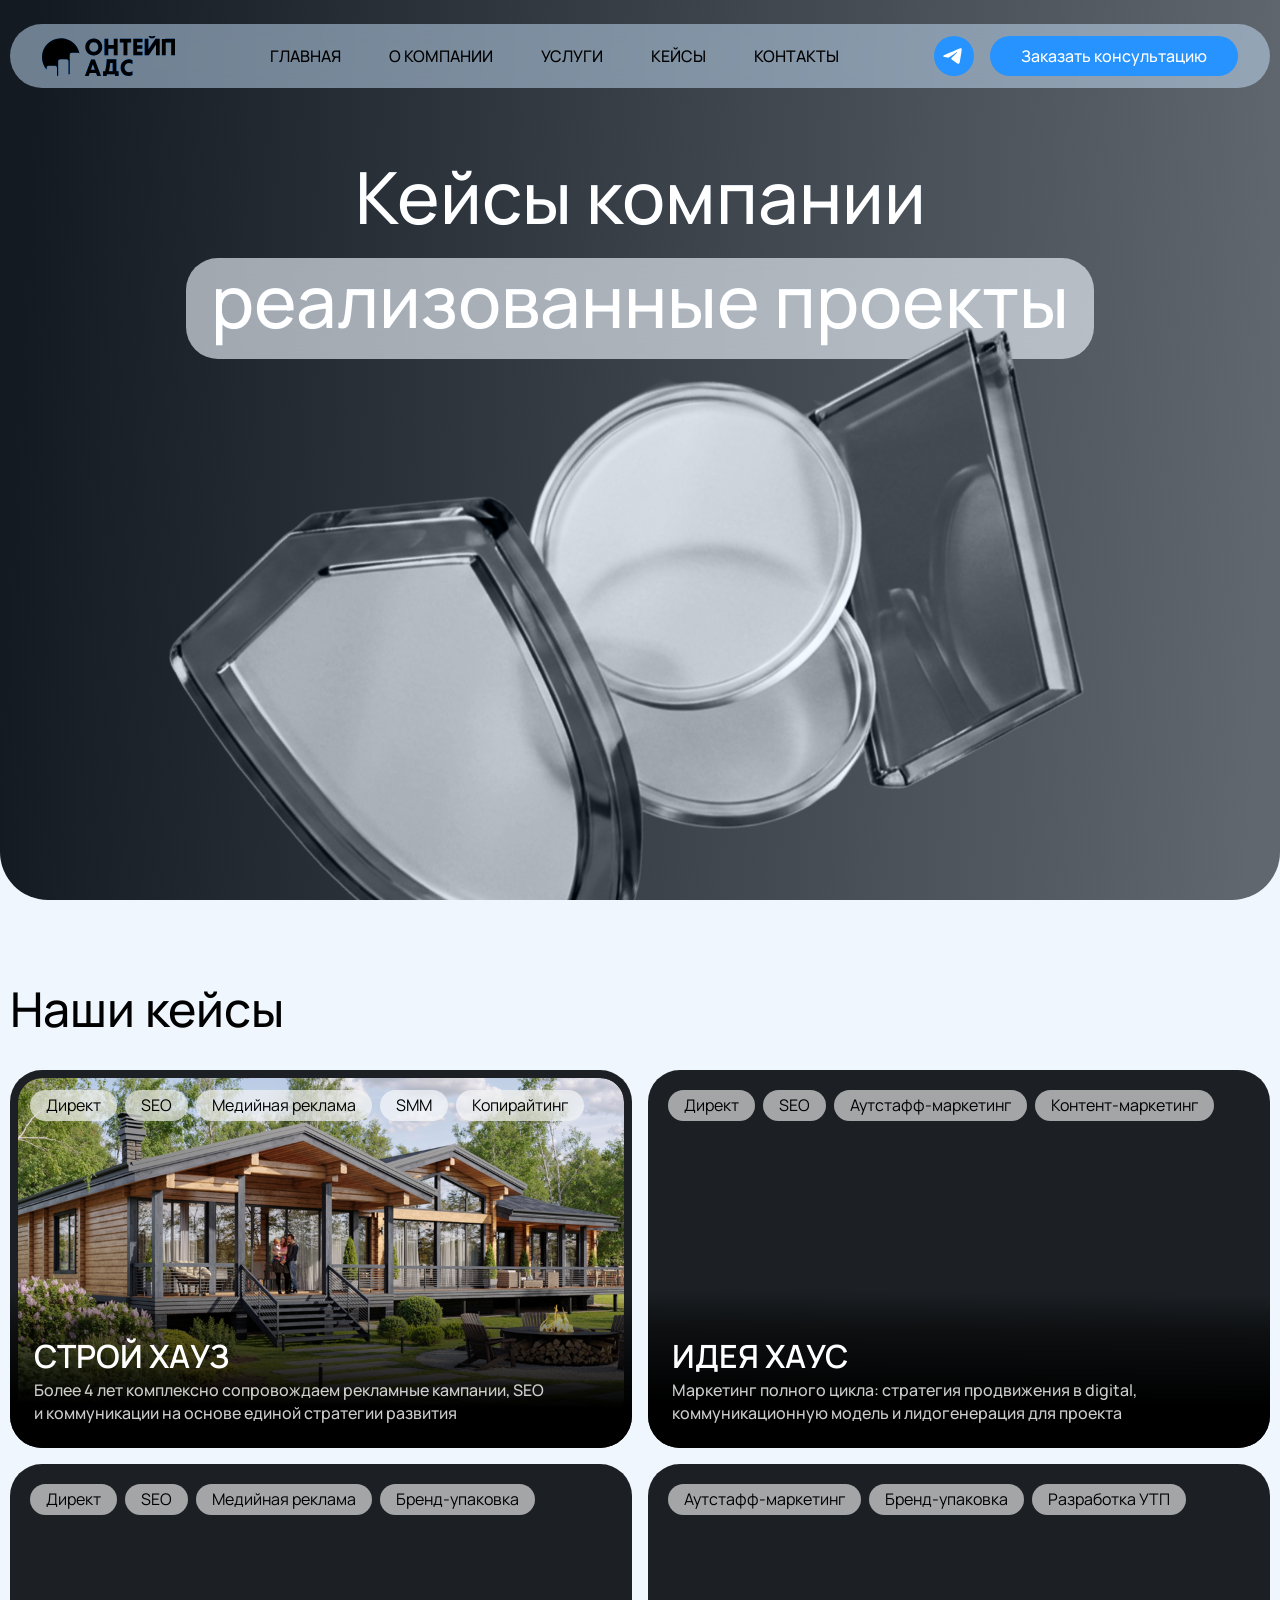
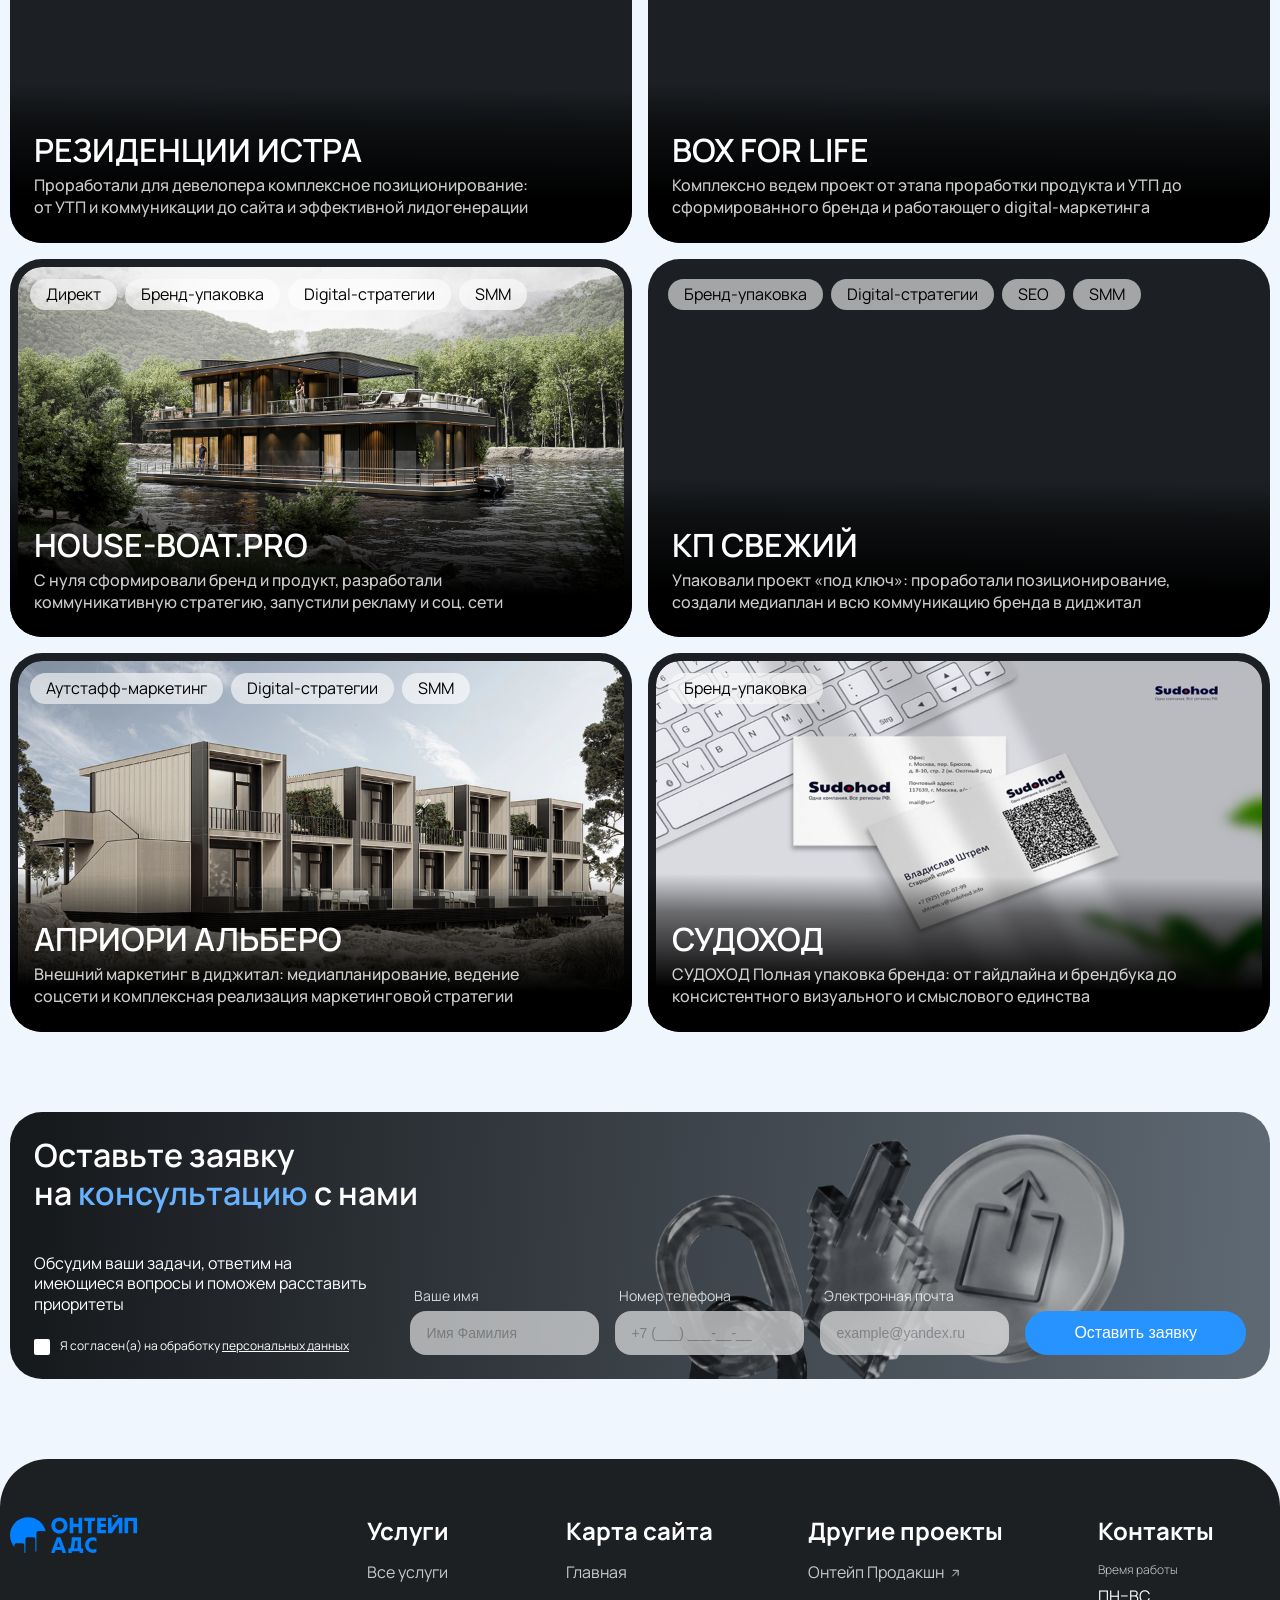
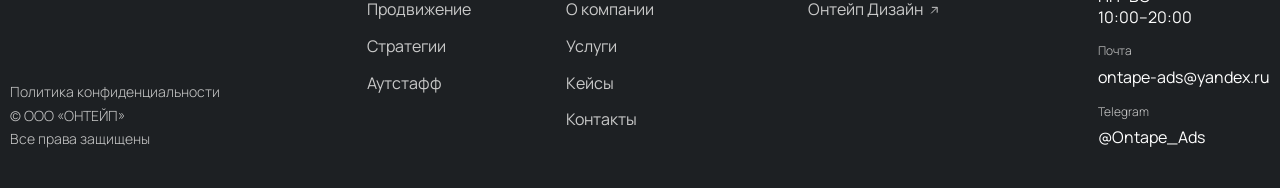
==== cases.html @ ca500adf "new commit" ====
<!DOCTYPE html>
<html lang="ru">

<head>
    <meta charset="UTF-8">
    <meta name="viewport" content="width=device-width, initial-scale=1.0">
    <title>Кейсы</title>
    <link rel="stylesheet" href="assets/css/style.css">
    <script src="./assets/scripts/script.js" defer></script>
    <link rel="stylesheet" href="https://cdn.jsdelivr.net/npm/swiper@11/swiper-bundle.min.css" />
</head>

<body>
    <div id="page" class="site">
        <!-- header -->
        <header class="header">
            <div class="container">
                <div class="header__inner ">
                    <div class="header__top">
                        <a class="logo" href="index.html">
                            <img src="./assets/images/logo/logo2.svg" alt="Логотип">
                        </a>

                        <nav aria-label="Основная навигация" class="desktop-nav">
                            <ul class="nav__list">
                                <li class="nav__item"><a class="nav__link" href="index.html">Главная</a></li>
                                <li class="nav__item"><a class="nav__link" href="company.html">О компании</a></li>
                                <li class="nav__item"><a class="nav__link" href="services.html">Услуги</a></li>
                                <li class="nav__item"><a class="nav__link" href="cases.html">кейсы</a></li>
                                <li class="nav__item"><a class="nav__link" href="contacts.html">Контакты</a></li>
                            </ul>
                        </nav>

                        <div class="header__right">
                            <div class="header__right_icon flex_row">
                                <a href="https://t.me/Ontape_Ads" target="_blank" class="icon-btn"
                                    aria-label="Telegram">
                                    <svg width="40" height="40" viewBox="0 0 40 40" fill="none"
                                        xmlns="http://www.w3.org/2000/svg">
                                        <rect width="40" height="40" rx="20" fill="#2793FF" />
                                        <path fill-rule="evenodd" clip-rule="evenodd"
                                            d="M10.5 18.9307C15.4558 16.7595 18.7603 15.3282 20.4138 14.6366C25.1348 12.6621 26.1157 12.3191 26.7551 12.3078C26.8958 12.3053 27.2102 12.3404 27.4139 12.5065C27.5858 12.6469 27.6332 12.8364 27.6558 12.9695C27.6784 13.1025 27.7066 13.4056 27.6842 13.6424C27.4284 16.3454 26.3214 22.9048 25.7583 25.9321C25.52 27.2131 25.0507 27.6426 24.5965 27.6847C23.6093 27.776 22.8597 27.0286 21.9035 26.3984C20.4073 25.4122 19.5621 24.7982 18.1098 23.8359C16.4314 22.7237 17.5194 22.1124 18.4759 21.1134C18.7262 20.852 23.0759 16.8737 23.16 16.5128C23.1706 16.4677 23.1803 16.2994 23.081 16.2106C22.9816 16.1218 22.8348 16.1521 22.729 16.1763C22.5789 16.2105 20.1887 17.7991 15.5585 20.9421C14.88 21.4105 14.2655 21.6388 13.7149 21.6268C13.108 21.6136 11.9404 21.2817 11.0724 20.998C10.0078 20.65 9.16169 20.4661 9.23537 19.8751C9.27374 19.5673 9.6953 19.2524 10.5 18.9307Z"
                                            fill="white" />
                                    </svg>

                                </a>
                            </div>
                            <a href="" class="header__right_btn main--btn js-open-modal">Заказать консультацию</a>

                            <button class="burger-btn burger__header_2" id="burgerBtn" type="button">
                                <span></span>
                                <span></span>
                                <span></span>
                            </button>
                        </div>
                    </div>

                    <div class="mobile-menu" id="mobileMenu">
                        <ul class="nav__list">
                            <li class="nav__item"><a class="nav__link" href="index.html">Главная</a></li>
                            <li class="nav__item"><a class="nav__link" href="company.html">О компании</a></li>
                            <li class="nav__item"><a class="nav__link" href="services.html">Услуги</a></li>
                            <li class="nav__item"><a class="nav__link" href="cases.html">кейсы</a></li>
                            <li class="nav__item"><a class="nav__link" href="contacts.html">Контакты</a></li>
                        </ul>

                        <div class="header__right mobile-only-right"
                            style="margin-top: 20px; display: flex; gap: 10px;">
                            <a href="" class="header__right_btn main--btn js-open-modal">Заказать консультацию</a>
                        </div>
                    </div>
                </div>
            </div>
        </header>
        <main id="primary" class="site-main">
            <!-- banner_main -->
            <section class="banner_main banner_main--cases" style="background: 
linear-gradient(93.17deg, #171A1D 3.12%, #5E6872 97.74%);
mix-blend-mode: luminosity;">
                <div class="banner_main__content container">
                    <div class="title-sub">
                        <h1>Кейсы компании
                        </h1>
                        <span class="banner-span"
                            style="padding: 0px 25px 15px 25px;color: rgba(255, 255, 255, 1);-webkit-backdrop-filter: blur(20px); background-color:rgba(255, 255, 255, 0.6); backdrop-filter: blur(20px); ">реализованные
                            проекты</span>
                    </div>
                </div>
                <div class="banner_img">
                    <img src="./assets/images/banner/banner4.png" alt="">
                </div>
            </section>

            <section class="section text_block__v3 container top_mar">
                <div class="text_block__v3-title flex_row">
                    <h2 class="title">Наши кейсы</h2>
                </div>
                <div class="text_block__v3--content flex_column">
                    <div class="text_block__v3_cards grid-2">
                        <div class="text_block__v3_card card">
                            <div class="text_block__v3_card_content">
                                <div class="text_block__v3_bg_wrap">
                                    <div class="text_block__v3_bg"><img src="./assets/images/cases/case1.png" alt="">
                                    </div>
                                </div>
                                <div class="text_block__v3_top flex_row">
                                    <p>Директ</p>
                                    <p>SEO</p>
                                    <p>Медийная реклама</p>
                                    <p>SMM</p>
                                    <p>Копирайтинг</p>
                                </div>
                                <div class="text_block__v3_bottom flex_column">
                                    <h3>Строй Хауз</h3>
                                    <p>Более 4 лет комплексно сопровождаем рекламные кампании,
                                        SEO и коммуникации на основе единой стратегии развития</p>
                                </div>
                            </div>
                        </div>
                        <div class="text_block__v3_card card">
                            <div class="text_block__v3_card_content">
                                <div class="text_block__v3_bg_wrap">
                                    <div class="text_block__v3_bg"><img src="./assets/images/cases/case2.png" alt="">
                                    </div>
                                </div>
                                <div class="text_block__v3_top flex_row">
                                    <p>Директ</p>
                                    <p>SEO</p>
                                    <p>Аутстафф-маркетинг</p>
                                    <p>Контент-маркетинг</p>
                                </div>
                                <div class="text_block__v3_bottom flex_column">
                                    <h3>Идея Хаус</h3>
                                    <p>Маркетинг полного цикла: стратегия продвижения в digital,
                                        коммуникационную модель и лидогенерация для проекта</p>
                                </div>
                            </div>
                        </div>
                        <div class="text_block__v3_card card">
                            <div class="text_block__v3_card_content">
                                <div class="text_block__v3_bg_wrap">
                                    <div class="text_block__v3_bg"><img src="./assets/images/cases/case3.png" alt="">
                                    </div>
                                </div>
                                <div class="text_block__v3_top flex_row">
                                    <p>Директ</p>
                                    <p>SEO</p>
                                    <p>Медийная реклама</p>
                                    <p>Бренд-упаковка</p>
                                </div>
                                <div class="text_block__v3_bottom flex_column">
                                    <h3>Резиденции Истра</h3>
                                    <p>Проработали для девелопера комплексное позиционирование:
                                        от УТП и коммуникации до сайта и эффективной лидогенерации</p>
                                </div>
                            </div>
                        </div>
                        <div class="text_block__v3_card card">
                            <div class="text_block__v3_card_content">
                                  <div class="text_block__v3_bg_wrap">
                                    <div class="text_block__v3_bg"><img src="./assets/images/cases/case4.png" alt="">
                                    </div>
                                </div>
                                <div class="text_block__v3_top flex_row">
                                    <p>Аутстафф-маркетинг</p>
                                    <p>Бренд-упаковка</p>
                                    <p>Разработка УТП</p>
                                </div>
                                <div class="text_block__v3_bottom flex_column">
                                    <h3>box for life</h3>
                                    <p>Комплексно ведем проект от этапа проработки продукта и УТП до
                                        сформированного бренда и работающего digital-маркетинга</p>
                                </div>
                            </div>
                        </div>
                        <div class="text_block__v3_card card">
                            <div class="text_block__v3_card_content">
                                  <div class="text_block__v3_bg_wrap">
                                    <div class="text_block__v3_bg"><img src="./assets/images/cases/case5.png" alt="">
                                    </div>
                                </div>
                                <div class="text_block__v3_top flex_row">
                                    <p>Директ</p>
                                    <p>Бренд-упаковка</p>
                                    <p>Digital-стратегии</p>
                                    <p>SMM</p>
                                </div>
                                <div class="text_block__v3_bottom flex_column">
                                    <h3>House-boat.pro</h3>
                                    <p>С нуля сформировали бренд и продукт, разработали
                                        коммуникативную стратегию, запустили рекламу и соц. сети</p>
                                </div>
                            </div>
                        </div>
                        <div class="text_block__v3_card card">
                            <div class="text_block__v3_card_content">
                                  <div class="text_block__v3_bg_wrap">
                                    <div class="text_block__v3_bg"><img src="./assets/images/cases/case6.png" alt="">
                                    </div>
                                </div>
                                <div class="text_block__v3_top flex_row">
                                    <p>Бренд-упаковка</p>
                                    <p>Digital-стратегии</p>
                                    <p>SEO</p>
                                    <p>SMM</p>
                                </div>
                                <div class="text_block__v3_bottom flex_column">
                                    <h3>КП Свежий</h3>
                                    <p>Упаковали проект «под ключ»: проработали позиционирование,
                                        создали медиаплан и всю коммуникацию бренда в диджитал</p>
                                </div>
                            </div>
                        </div>
                        <div class="text_block__v3_card card">
                            <div class="text_block__v3_card_content">
                                  <div class="text_block__v3_bg_wrap">
                                    <div class="text_block__v3_bg"><img src="./assets/images/cases/case7.png" alt="">
                                    </div>
                                </div>
                                <div class="text_block__v3_top flex_row">
                                    <p>Аутстафф-маркетинг</p>
                                    <p>Digital-стратегии</p>
                                    <p>SMM</p>
                                </div>
                                <div class="text_block__v3_bottom flex_column">
                                    <h3>Априори Альберо</h3>
                                    <p>Внешний маркетинг в диджитал: медиапланирование, ведение
                                        соцсети и комплексная реализация маркетинговой стратегии</p>
                                </div>
                            </div>
                        </div>
                        <div class="text_block__v3_card card">
                            <div class="text_block__v3_card_content">
                                  <div class="text_block__v3_bg_wrap">
                                    <div class="text_block__v3_bg"><img src="./assets/images/cases/case8.png" alt="">
                                    </div>
                                </div>
                                <div class="text_block__v3_top flex_row">
                                    <p>Бренд-упаковка</p>
                                </div>
                                <div class="text_block__v3_bottom flex_column">
                                    <h3>СУДОХОД</h3>
                                    <p>СУДОХОД
                                        Полная упаковка бренда: от гайдлайна и брендбука до
                                        консистентного визуального и смыслового единства</p>
                                </div>
                            </div>
                        </div>
                    </div>
                </div>
            </section>

            <div class="container top_mar">
                <section class="section text_block__v4 card">
                    <div class="text_block__v4--wrapper">
                        <h2 class="text_block__v4--title_v2">
                            Оставьте заявку<br>
                            на&nbsp;<span class="form-span">консультацию</span> с нами
                        </h2>

                        <div class="text_block__v4--left flex_row">
                            <div class="text_block__v4--title">
                                <p>Обсудим ваши задачи, ответим на имеющиеся вопросы и поможем расставить приоритеты</p>

                                <label class="form_checkbox">
                                    <input class="form_checkbox__input" type="checkbox" name="agreement" required>
                                    <span class="form-checkbox__text">Я согласен(а) на обработку
                                        <a class="uderline-span" href="policy.html">персональных данных</a>
                                    </span>
                                </label>
                            </div>

                            <form action="#" class="text_block__v4--form form_section">
                                <div class="form_section__fields">
                                    <div class="form_group">
                                        <label for="name" class="form_label">Ваше имя</label>
                                        <input type="text" class="form_input" name="name" placeholder="Имя Фамилия"
                                            required>
                                    </div>
                                    <div class="form_group">
                                        <label for="tel" class="form_label">Номер телефона</label>
                                        <input type="tel" class="form_input" name="tel" placeholder="+7 (___) ___-__-__"
                                            required>
                                    </div>
                                    <div class="form_group">
                                        <label for="email" class="form_label">Электронная почта</label>
                                        <input type="email" class="form_input" name="email"
                                            placeholder="example@yandex.ru" required>
                                    </div>
                                    <button class="form_section__btn main--btn">Оставить заявку</button>
                                    <p class="mobile_politic">Нажимая кнопку Вы соглашаетесь с правилами
                                        и Политикой конфиденциальностиресурса.</p>
                                </div>
                            </form>
                        </div>

                        <div class="form-bg-image form2"
                            style="background-image: url('./assets/images/form/form2.png');"></div>

                    </div>
                </section>
            </div>
            <footer>
                <div class="footer__inner container top_mar grid-2">
                    <div class="footer_left flex_column">
                        <div class="logo">
                            <img src="./assets/images/logo/logo.svg" alt="">
                        </div>
                        <div class="footer_policy flex_column">
                            <a href="policy.html">Политика
                                конфиденциальности</a>
                            <div class="footer_policy__right">
                                <p>© ООО «ОНТЕЙП»</p>
                                <p>Все права защищены</p>
                            </div>
                        </div>
                    </div>
                    <div class="footer_right grid-4">
                        <div class="footer_block1 flex_column">
                            <h3>Услуги</h3>
                            <a href="services.html">Все услуги</a>
                            <a href="services.html#promotion">Продвижение</a>
                            <a href="services.html#strategies">Стратегии</a>
                            <a href="services.html#outstaff">Аутстафф</a>
                        </div>
                        <div class="footer_block2 flex_column">
                            <h3>Карта сайта</h3>
                            <a href="services.html">Главная</a>
                            <a href="company.html">О компании</a>
                            <a href="services.html">Услуги</a>
                            <a href="cases.html">Кейсы</a>
                            <a href="contacts.html">Контакты</a>
                        </div>
                        <div class="footer_block3 flex_column">
                            <h3>Другие проекты</h3>
                            <div class="footer_block3__btn flex_row">
                                <a href="https://ontape-production.ru">Онтейп Продакшн</a>
                                <svg width="9" height="9" viewBox="0 0 11 12" fill="none"
                                    xmlns="http://www.w3.org/2000/svg">
                                    <path d="M0.530334 11L9.53033 2M1.53033 2H9.53033V10" stroke="#C9C9C9"
                                        stroke-width="1.5" />
                                </svg>
                            </div>
                            <div class="footer_block3__btn flex_row">
                                <a href="https://ontape-design.ru">Онтейп Дизайн</a>
                                <svg width="9" height="9" viewBox="0 0 11 12" fill="none"
                                    xmlns="http://www.w3.org/2000/svg">
                                    <path d="M0.530334 11L9.53033 2M1.53033 2H9.53033V10" stroke="#C9C9C9"
                                        stroke-width="1.5" />
                                </svg>
                            </div>
                        </div>
                        <div class="footer_block4 flex_column">
                            <h3>Контакты</h3>
                            <div class="footer_block4__group flex_column">
                                <p>Время работы</p>
                                <h4>ПН–ВС
                                    10:00–20:00</h4>
                            </div>
                            <div class="footer_block4__group flex_column">
                                <p>Почта</p>
                                <a href="mailto:ontape-ads@yandex.ru">ontape-ads@yandex.ru</a>
                            </div>
                            <div class="footer_block4__group flex_column">
                                <p>Telegram</p>
                                <a href="https://t.me/Ontape_Ads">@Ontape_Ads</a>
                            </div>
                        </div>
                    </div>
                </div>
            </footer>
            <div class="close-popup" id="popupModal">
                <div class="close-popup__form flex_column">
                    <h2>Оставить заявку</h2>
                    <div class="close-popup__form_clos" id="closePopupBtn"></div>
                    <form action="">
                        <div class="input-group">
                            <label for="">Ваше имя</label>
                            <input type="text" name="" id="" placeholder="Имя Фамилия">
                            <div class="input-error">Заполните это поле</div>
                        </div>
                        <div class="input-group">
                            <label for="">Телефон для связи</label>
                            <input type="text" name="" id="" placeholder="+7 (___) ___-__-__">
                            <div class="input-error">Заполните это поле</div>
                        </div>
                        <div class="input-group">
                            <label for="">Электронная почта</label>
                            <input type="text" name="" id="" placeholder="example@yandex.ru">
                            <div class="input-error">Заполните это поле</div>
                        </div>
                        <div class="popup_checkbox_wrapper">
                            <label class="fpopup_checkbox">
                                <input class="popup_checkbox__input" type="checkbox" name="agreement" id="" required>
                                <span class="popup-checkbox__text">Я согласен(а) на обработку
                                    <a class="uderline-span" href="policy.html">персональных данных</a></span>
                            </label>
                        </div>
                        <button type="submit">Оставить заявку</button>
                        <p class="close-popup__policy">Нажимая кнопку Вы соглашаетесь с правилами и <a
                                href="policy.html">Политикой конфиденциальности
                                ресурса.</a></p>
                    </form>
                </div>
            </div>

            <div class="popup-confirmed">
                <div class="popup-confirmed--content">
                    <h2>Заявка отправлена!</h2>
                    <p>Наши специалисты свяжутся с вами в ближайшее время по номеру <br>
                        +7 (927) 000-00-00</p>
                </div>
                <div class="popup-confirmed__icon">
                    <svg width="20" height="18" viewBox="0 0 20 18" fill="none" xmlns="http://www.w3.org/2000/svg">
                        <path d="M17.8182 1.50008L6.39545 16.5001L1.5 10.8751" stroke="#68B2FF" stroke-width="3"
                            stroke-linecap="round" stroke-linejoin="round" />
                    </svg>
                </div>
            </div>
        </main>
    </div>
</body>

</html>
---- assets/css/style.css ----
@font-face {
    font-family: 'Manrope';
    src: url('../fonts/Manrope-Bold.ttf');
    font-weight: 700;
}

@font-face {
    font-family: 'Manrope';
    src: url('../fonts/Manrope-SemiBold.ttf');
    font-weight: 600;
}

@font-face {
    font-family: 'Manrope';
    src: url('../fonts/Manrope-Medium.ttf');
    font-weight: 500;
}

@font-face {
    font-family: 'Manrope';
    src: url('../fonts/Manrope-Regular.ttf');
    font-weight: 400;
}

@font-face {
    font-family: 'Manrope';
    src: url('../fonts/Manrope-Light.ttf');
    font-weight: 300;
}

@font-face {
    font-family: 'Onder';
    src: url('../fonts/ONDER-REGULAR.TTF');
}


* {
    margin: 0;
    padding: 0;
    outline: none;
    scroll-behavior: smooth;
}

*,
*::before,
*::after {
    box-sizing: border-box;
}


button {
    background: none;
    border: none;
    outline: none;
    cursor: pointer;
}

button {
    border: none;
    display: block;
    border-radius: 16px;
    outline: none;
    transition: 0.5s ease-in;
    cursor: pointer;
}

.logo img {
    shape-rendering: geometricPrecision;
    image-rendering: -webkit-optimize-contrast;
}

img {
    object-fit: cover;
}

a {
    text-decoration: none;
    color: inherit;
}

ul {
    list-style-type: none;
}

img {
    max-width: 100%;
    display: block;
}

table {
    width: 100%;
    border-collapse: collapse;
}

:root {
    --container: 1260px;
    --pad: 16px;
    --pad-lg: 0px;

    --bg-pos-x: 50%;
    --bg-pos-y: 0%;

    --bg: #ffffff;
    --background: rgba(240, 246, 253, 1);
    --text: rgba(0, 0, 0, 1);
    --muted: rgba(14, 20, 34, 0.65);

    --white: #F8F8F8;
    --grey: #F5F5F5;
    --darkgrey: #f9f9f9;
    --dark: #0b1020;
    --dark-2: #1B1E18;
    --btn: #EF5345;

    --radius-lg: 28px;
    --radius-md: 14px;

    --space-8: 8px;
    --space-12: 12px;
    --space-16: 16px;
    --space-20: 20px;
    --space-24: 24px;
    --space-32: 32px;
    --space-40: 40px;
    --space-56: 56px;


    --fs-footer-logo: 24px;
    /* из Figma */
    --fs-footer-title: 14px;
    /* "Проекты", "Компания", "Адрес" */
    --fs-footer-soft-title: 16px;
    /* "Хаусботы и дома на воде" (если отличается) */
    --fs-footer-link: 18px;
    /* ссылки в колонках */
    --fs-footer-contact: 16px;
    /* телефон/email слева, если отличаются */
    --fs-footer-addr: 18px;
    /* адрес/время */
    --fs-footer-badge: 12px;
    /* “Разработано веб-студией” */

    --footer-bg: #191919;
    /* из svg макета */
    --footer-accent: #d1a06f;
    /* песочный */

    /* Production cards (from Figma) */
    --prod-w: 290px;
    --prod-h: 515px;
    --prod-img-h: 402px;
    --prod-label-w: 274px;
    --prod-label-h: 134px;
    --prod-overlap: 21px;
}

body {
    margin: 0;
    font-family: 'Manrope', system-ui, -apple-system, Segoe UI, Roboto, Arial,
        sans-serif;
    color: var(--text);
    background: var(--background);
    overflow-x: hidden;
    -webkit-font-smoothing: antialiased;
    -moz-osx-font-smoothing: grayscale;
    text-rendering: optimizeLegibility;
}

.dark-body {
    background: rgba(32, 32, 32, 1);
}

.container {
    max-width: var(--container);
    margin: 0 auto;
}


.section {
    display: flex;
    flex-direction: column;
    gap: 32px;
}

.flex_row {
    display: flex;
    flex-direction: row;
}

.flex_column {
    display: flex;
    flex-direction: column;
}

.grid-2 {
    display: grid;
    grid-template-columns: repeat(2, 1fr);
}

.grid-2_row {
    display: grid;
    grid-template-rows: repeat(2, 1fr);
}

.grid-3 {
    display: grid;
    grid-template-columns: repeat(3, 1fr);
}

.grid-4 {
    display: grid;
    grid-template-columns: repeat(4, 1fr);
}

.span-2 {
    grid-column: span 2;
}

.span-4 {
    grid-column: span 4;
}

.top_mar {
    margin-top: 80px;
}

.top_pad {
    padding-top: 80px;
}

.top_pad_62 {
    padding-top: 62px;
}

.top_mar_64 {
    margin-top: 64px;
}

.top_mar_68 {
    margin-top: 68px;
}

.top_mar_44 {
    margin-top: 48px;
}

.top_mar_24 {
    margin-top: 24px;
}

.btm_pad {
    padding-bottom: 80px;
}

.pad_20 {
    padding: var(--space-20);
}

.pad_24 {
    padding: var(--space-24);
}

.pad_16 {
    padding: var(--space-16);
}

.gap_8 {
    gap: var(--space-8);
}

.gap_12 {
    gap: var(--space-12);
}

.gap_16 {
    gap: var(--space-16);
}

.gap_24 {
    gap: var(--space-24);
}

.span-2 {
    grid-column: span 2;
    position: relative;
    overflow: hidden;
    border-radius: 24px;
}

a {
    cursor: pointer;
}

.light--btn {
    background: #fff;
    padding: 12px 24px;
    border-radius: 32px;
    backdrop-filter: blur(20px);
    -webkit-backdrop-filter: blur(20px);

    transition: 0.5s ease;
}

.light--btn:hover {
    background: #000;
    color: #fff;
    transition: 0.5s ease;

}

.main--btn {
    background: rgba(39, 147, 255, 1);
    border-radius: 32px;
    padding: 9px 22px;
    color: #fff;
    transition: 0.5s ease;
}

.main--btn:hover {
    background: rgb(145, 197, 253);
    transition: 0.5s ease;

}

.light-blue--btn {
    background: rgba(104, 178, 255, 1);
    border-radius: 32px;
    padding: 12px 49px;
    color: #fff;
    transition: 0.5s ease;

}

.light-blue--btn:hover {
    background: rgba(39, 147, 255, 1);
    transition: 0.5s ease;
}

.dark--btn {
    background-color: var(--text);
    color: var(--bg);
    border-radius: 24px;
}

/* card */
.card {
    background-color: var(--bg);
    border-radius: 32px;
    position: relative;
    overflow: hidden;
}

.card-2 {
    background-color: rgba(42, 42, 42, 1);
    border-radius: 24px;
    position: relative;
    overflow: hidden;
}

/* title */
.title_content {
    display: flex;
    flex-direction: column;
    gap: 8px;
}

.title {
    font-size: 48px;
    font-weight: 500;
    line-height: 120%;
    letter-spacing: -4%;
}

.title_header {
    justify-content: space-between;
    flex-wrap: wrap;
    align-items: flex-end;
}

.subtitle {
    font-size: 16px;
    text-transform: uppercase;
    font-weight: 400;
    line-height: 120%;
    opacity: 0.8;
    letter-spacing: 2%;
}


/* header */
.header {
    position: fixed;
    top: 0;
    left: 0;
    right: 0;
    z-index: 1000;
    padding-top: 24px;
}

.header__inner {
    display: flex;
    flex-direction: column;
    align-items: center;
    justify-content: space-between;
    padding: 12px 32px;
    border-radius: 32px;
    background: rgba(199, 227, 255, 0.5);
    /* #26262656 */
    backdrop-filter: blur(9px);
    -webkit-backdrop-filter: blur(9px);
    transition: all 0.5s ease;
}

.header__top {
    display: flex;
    align-items: center;
    justify-content: space-between;
    width: 100%;
    gap: 91.5px;
}

.logo img {
    width: 100%;
    max-width: 133px;
    height: auto;
    display: block;
}

.desktop-nav .nav__list {
    display: flex;
    align-items: center;
    gap: 48px;
    list-style: none;
    padding: 0;
    margin: 0;
}

.nav__link {
    font-size: 16px;
    color: #000000;
    text-transform: uppercase;
    line-height: 100%;
    letter-spacing: 0%;
    font-weight: 500;
    text-decoration: none;
    transition: opacity 0.3s ease;
}

.nav__link:hover {
    opacity: 0.7;
}

.header__right {
    display: flex;
    align-items: center;
    gap: 16px;
}

.icon-btn {
    display: inline-flex;
    align-items: center;
    justify-content: center;
    cursor: pointer;
}

.icon-btn__icon {
    width: 40px;
    height: 40px;
    display: block;
}

.header__right_btn {
    font-weight: 500;
    font-size: 16px;
    line-height: 100%;
    letter-spacing: 0%;
    padding: 9px 31px;
    height: 40px;
    display: flex;
    align-items: center;
}

.burger-btn {
    display: none;
    flex-direction: column;
    justify-content: space-between;
    width: 30px;
    height: 20px;
    background: transparent;
    border: none;
    cursor: pointer;
    padding: 0;
    z-index: 101;
    position: relative;
}

.burger-btn span {
    width: 100%;
    height: 2px;
    background: #0080FF;
    border-radius: 2px;
    transition: all 0.3s ease;
    display: block;
}

.burger-btn.burger__header_2 span{
    background: #000;
}

.burger-btn.active span:first-child {
    transform: rotate(45deg);
    position: absolute;
    top: 9px;
    left: 0;
}

.burger-btn.active span:nth-child(2) {
    opacity: 0;
}

.burger-btn.active span:last-child {
    transform: rotate(-45deg);
    position: absolute;
    top: 9px;
    left: 0;
}

.mobile-menu {
    width: 100%;
    max-height: 0;
    overflow: hidden;
    transition: max-height 0.4s ease, opacity 0.4s ease;
    opacity: 0;
    display: flex;
    flex-direction: column;
    align-items: center;
}

.mobile-menu.active {
    max-height: fit-content;
    opacity: 1;
}

.mobile-menu.active .header__right_btn {
    display: flex;
    margin-bottom: 14px;
    align-items: center;
}

.mobile-menu .nav__list {
    display: flex;
    flex-direction: column;
    align-items: center;
    gap: 16px;
    list-style: none;
    padding: 32px 0 0 0;
    margin: 0;
    width: 100%;
}

.mobile-menu .nav__link {
    font-size: 20px;
    color: #000;
    text-transform: uppercase;
    font-weight: 400;
}


/* banner */
.banner_main {
    position: relative;
    height: 100vh;
    display: flex;
    flex-direction: column;
    align-items: center;
    justify-content: flex-start;
    padding-top: 168px;
    padding-bottom: 0;
    overflow: hidden;
    border-radius: 0 0 48px 48px;
}

.banner_main__content {
    position: relative;
    z-index: 1;
    color: white;
    display: flex;
    flex-direction: column;
    justify-content: space-between;
    align-items: center;
    width: 100%;
    max-width: var(--container);
    padding: 0 16px;
    margin-top: 0;
    height: 100%;
    margin-bottom: 24px;
}

.title-sub {
    position: relative;
    display: flex;
    flex-direction: column;
    justify-content: center;
    align-items: center;
    max-width: 100%;
    width: 100%;
}

.title-sub h1 {
    font-weight: 500;
    font-size: 72px;
    line-height: 80%;
    letter-spacing: -4%;
    text-align: center;
    margin-bottom: 32px;
    max-width: 100%;
    word-wrap: break-word;
}

.banner-span {
    display: inline-block;
    padding: 0px 0 12px 0;
    color: rgba(39, 147, 255, 1);
    background-color: #fff;
    border-radius: 32px;
    font-weight: 500;
    font-size: 72px;
    line-height: 120%;
    letter-spacing: -4%;
    text-align: center;
    white-space: nowrap;
    width: 970px;
}


.banner_main__btn {
    position: relative;
    z-index: 3;
    align-items: center;
    gap: 10px;
    background: #004BC299;
    backdrop-filter: blur(20px);
    -webkit-backdrop-filter: blur(20px);
    padding: 16px 36px;
    border-radius: 32px;
}

.banner_main__btn a {
    font-weight: 500;
    font-size: 24px;
    line-height: 100%;
    letter-spacing: 0%;
    padding-bottom: 2px;
}

.banner_img {
    height: 100vh;
    max-width: 100vw;
    padding-top: 240px;
    width: 100vw;
    position: absolute;
    bottom: 0;
    left: 50%;
    transform: translateX(-50%);
    z-index: 2;
    pointer-events: none;
}

.banner_img img {
    width: 100%;
    height: 100%;
    object-fit: contain;
    object-position: bottom center;
    position: absolute;
    max-height: calc(100% - 123px);
}

.banner_main--company .banner_img {
    padding-top: 320px;
}

.banner_main--company .banner_img img {
    max-height: calc(100% - 320px);
}

.banner_main--services .banner_img {
    padding-top: 430px;
}

.banner_main--services .banner_img img {
    max-height: calc(100% - 320px);
    transform: scale(1.5);
}

.banner_main--company .banner_img {
    padding-top: 500px;
}

.banner_main--company .banner_img img {
    max-height: calc(100% - 330px);
    transform: scale(1.4);
}

.banner_main--cases .banner_img {
    padding-top: 278px;
}

.banner_main--cases .banner_img img {
    max-height: calc(100% - 50px);
    transform: scale(1.2);
    transform-origin: bottom center;
}

.banner_main--contacts .banner_img {
    padding-top: 630px;
}

.banner_main--contacts .banner_img img {
    max-height: calc(100% - 0px);
    transform: scale(1.5);
    transform-origin: bottom center;
}

.banner_main--contacts .banner_img img {
    mask-image: linear-gradient(0, transparent 10%, #ffffff 40%);
    -webkit-mask-image: linear-gradient(0, transparent 60%, #ffffff 76%);
}

.banner_main--company .banner-span,
.banner_main--cases .banner-span,
.banner_main--services .banner-span,
.banner_main--contacts .banner-span {
    width: fit-content;
}

/* text_block__v1 */
.text_block__v1--cards {
    gap: 16px;
}

.text_block__v1--card {
    padding: 24px 20px 24px 24px;
    max-height: 232px;
}

.text_block__v1--content {
    max-height: fit-content;
}

.text_block__v1_subtitle {
    font-weight: 400;
    font-size: 14px;
    line-height: 120%;
    letter-spacing: 0%;
    color: rgba(118, 160, 202, 1);
    margin-bottom: 8px;
}

.text_block__v1_title {
    font-weight: 600;
    font-size: 32px;
    line-height: 110.00000000000001%;
    letter-spacing: 0%;
    margin-bottom: 26px;
}

.card_cpan {
    color: rgba(39, 147, 255, 1);
}

.text_block__v1_text {
    font-weight: 400;
    font-size: 16px;
    line-height: 130%;
    letter-spacing: 0%;
    opacity: 0.6;
    white-space: pre-line;
}

.text_block__v1--content .card.span-2 {
    position: relative;
    overflow: hidden;
    border-radius: 24px;
    display: flex;
    flex-direction: column;
    justify-content: flex-start;
    padding: 0;
    background: linear-gradient(93.69deg, #2793FF 1.76%, #8EC6FF 98.43%);
    max-height: 232px;
}

.text_block__v1--content .card.span-2.card_v2 {
    position: relative;
    overflow: hidden;
    border-radius: 32px;
    display: flex;
    flex-direction: column;
    justify-content: flex-start;
    padding: 0;
    max-height: 232px;
    background: linear-gradient(93.69deg, #8EC6FF 1.76%, #2793FF 98.43%);
}

.text_block__v1--content .card.span-2.card_v2 img {
    position: absolute;
    left: 200px;
    bottom: 0;
    width: 50%;
    height: auto;
    max-height: 95%;
    object-fit: contain;
    object-position: right bottom;
    z-index: 1;
    opacity: 0.9;
    pointer-events: none;
}

.text_block__v1--content .card.span-2 img {
    position: absolute;
    right: -20px;
    bottom: -12px;
    width: 50%;
    height: auto;
    max-height: 95%;
    object-fit: contain;
    object-position: right bottom;
    z-index: 1;
    opacity: 0.9;
    pointer-events: none;
}

.text_block__v1__card_content {
    position: relative;
    z-index: 2;
    padding: 24px;
    display: flex;
    flex-direction: column;
    max-width: 70%;
    margin-top: 0;
}

.text_block__v1__card_content p {
    font-weight: 600;
    font-size: 32px;
    line-height: 110.00000000000001%;
    letter-spacing: 0%;
    color: #fff;
    margin-bottom: 39px;
}

.text_block__v1__card_content a {
    display: inline-flex;
    align-items: center;
    gap: 7px;
    padding: 9px 20px;
    background: rgba(255, 255, 255, 0.25);
    backdrop-filter: blur(20px);
    -webkit-backdrop-filter: blur(20px);
    border-radius: 24px;
    color: #fff;
    font-size: 16px;
    font-weight: 500;
    text-decoration: none;
    width: fit-content;
}

.text_block__v1__card_content a::after {
    content: '›';
    font-size: 20px;
    line-height: 1;
}

/* text_block__v2 */
.text_block__v2-title {
    justify-content: space-between;
    align-items: center;
}

.text_block__v2_filters {
    gap: 4px;
    background: rgba(255, 255, 255, 1);
    padding: 8px;
    border-radius: 24px;
}

.text_block__v2__cards {
    display: none;
    flex-direction: column;
}

.text_block__v2__cards.active {
    display: flex;
    gap: 32px;
}

.filter_tab {
    font-weight: 400;
    font-size: 16px;
    line-height: 122%;
    letter-spacing: 0%;
    text-align: center;
    padding: 10px 24px;
}

.filter_tab.active {
    background-color: rgba(29, 32, 35, 1);
    border-radius: 24px;
    color: #fff;
}

.text_block__v2--content {
    gap: 16px;
    grid-template-rows: 467px;
}

.card-bg-image {
    position: absolute;
    right: 0;
    bottom: 0;
    top: 30px;
    width: 400px;
    height: 100%;
    background-repeat: no-repeat;
    background-position: center;
    background-size: contain;
    z-index: 0;
    pointer-events: none;
    transition: transform 0.6s ease-out;
}

.services_card__content.card:hover .card-bg-image {
    transform: scale(1.05);

}

.services_card {
    gap: 8px;
    width: 100%;
}

.services_card__content {
    padding: 24px 8px 8px 8px;
    position: relative;
    border-radius: 32px;
    background-color: #fff;
    background-repeat: no-repeat;
    background-position: right center;
    background-size: 350px;
    overflow: hidden;
    display: flex;
    flex-direction: column;
    justify-content: space-between;
    height: 387px;
}

.services_card__top {
    padding-left: 16px;
}

.services_card__logo {
    gap: 12px;
    align-items: center;
    margin-bottom: 16px;
    position: relative;
    z-index: 4;
}

.services_card__logo p {
    font-weight: 600;
    font-size: 32px;
    line-height: 120%;
    letter-spacing: 0%;
}

.services_card__cheaps {
    gap: 8px;
}

.services_card__cheap {
    gap: 8px;
}

.services_card__cheap p {
    font-weight: 400;
    font-size: 16px;
    line-height: 120%;
    letter-spacing: 0%;
    background: rgba(222, 237, 255, 0.6);
    border-radius: 16px;
    backdrop-filter: blur(20px);
    -webkit-backdrop-filter: blur(20px);
    padding: 5px 15px;
}

.services_card__bottom {
    background: rgba(222, 237, 255, 0.6);
    border-radius: 24px;
    backdrop-filter: blur(20px);
    -webkit-backdrop-filter: blur(20px);
    gap: 4px;
}

.services_card__bottom h3 {
    opacity: 0.4;
    font-weight: 500;
    font-size: 14px;
    line-height: 120%;
    letter-spacing: 0%;
}

.services_card__bottom p {
    font-weight: 400;
    font-size: 16px;
    line-height: 140%;
    max-width: 436px;
}

.services_card__btn {
    display: block;
    padding: 20px;
    font-weight: 500;
    font-size: 24px;
    line-height: 122%;
    letter-spacing: 2%;
    text-align: center;
}

/* text_block__v3 */
.text_block__v3-title {
    justify-content: space-between;
    align-items: end;
}

.text_block__v3--content {
    gap: 24px;
    align-items: center;
}

.text_block__v3_cards {
    gap: 16px;
}

.text_block__v3__btn {
    font-size: 16px;
    border-radius: 24px;
    font-weight: 500;
}

.text_block__v3_card {
    background-color: rgba(28, 32, 36, 1);
    padding: 8px;
}


.text_block__v3_card_content {
    background-repeat: no-repeat;
    background-position: center;
    background-size: cover;

}

.text_block__v3_card_content::before {
    content: '';
    position: absolute;
    left: 0;
    right: 0;
    bottom: 0;
    height: 450px;
    background: linear-gradient(0.53deg, #000000 10%, rgba(0, 0, 0, 0.5) 26.57%, rgba(0, 0, 0, 0) 34.79%);
    z-index: 1;
    transition: height 0.5s ease, opacity 0.5s ease;
}

.text_block__v3_card.card:hover .text_block__v3_card_content::before {
    height: 500px;
    opacity: 1;
}

.text_block__v3_bg_wrap {
    position: absolute;
    top: 8px;
    right: 8px;
    bottom: 8px;
    left: 8px;
    overflow: hidden;
    border-radius: 24px;
    z-index: 0;
}

.text_block__v3_bg {
    width: 100%;
    height: 100%;
    transition: transform 0.6s ease-out;

}

.text_block__v3_card.card:hover .text_block__v3_bg {
    transform: scale(1.05);
}

.text_block__v3_bg img {
    border-radius: 24px;
}


.text_block__v3_top {
    gap: 8px;
    padding: 12px;
    flex-wrap: wrap;

}

.text_block__v3_top p {
    background-color: rgba(255, 255, 255, 0.6);
    backdrop-filter: blur(20px);
    -webkit-backdrop-filter: blur(20px);
    border-radius: 16px;
    font-weight: 400;
    font-size: 16px;
    line-height: 120%;
    letter-spacing: 0%;
    padding: 6px 16px;
}

.text_block__v3_bottom {
    gap: 10px;
    color: #fff;
    padding: 211px 80px 16px 16px;
}

.text_block__v3_bottom h3 {
    text-transform: uppercase;
    font-weight: 600;
    font-size: 32px;
    line-height: 80%;
    letter-spacing: 0%;
    z-index: 1;
}

.text_block__v3_bottom p {
    z-index: 1;
    font-weight: 500;
    font-size: 16px;
    line-height: 140%;
    letter-spacing: 0%;
    opacity: 0.8;
}

.text_block__v3_cards__btn {
    max-width: fit-content;
    padding: 13px 20px;
    border-radius: 24px;
}

/* text_block__v4 */
.text_block__v4 {
    position: relative;
    width: 100%;
    overflow: hidden;
}

.text_block__v4--wrapper {
    position: relative;
    padding: 24px;
    display: flex;
    flex-direction: column;
    gap: 40px;
    background: linear-gradient(93.17deg, #171A1D 3.12%, #5E6872 97.74%);
    z-index: 1;
}

.text_block__v4--title_v2 {
    font-size: 32px;
    font-weight: 600;
    color: #fff;
    line-height: 120%;
    margin: 0;
}

.text_block__v4--left {
    flex: 1;
    z-index: 2;
    display: flex;
    align-items: flex-end;
    justify-content: space-between;
    gap: 40px;
}

.text_block__v4--title {
    display: flex;
    flex-direction: column;
    gap: 24px;
    width: 338px;
}

.text_block__v4--title p {
    font-size: 16px;
    color: rgba(255, 255, 255, 1);
    margin: 0;
    max-width: 338px;
    white-space: pre-line;
    line-height: 130%;
}

.form-bg-image {
    position: absolute;
    height: 100%;
    background-repeat: no-repeat;
    background-position: center right;
    background-size: contain;
    z-index: 1;
    pointer-events: none;
}

.form-bg-image.form2 {
    right: 125px;
    bottom: 0;
    top: 15px;
    width: 636px;
    height: 345px;
}

.form-bg-image.form1 {
    right: 60px;
    bottom: 0;
    top: 15px;
    width: 619px;
    height: 355px;
}


.form-span {
    color: rgba(104, 178, 255, 1);
}

.form_checkbox {
    display: flex;
    align-items: flex-start;
    gap: 10px;
    cursor: pointer;
}

.form-checkbox__text {
    font-size: 12px;
    color: rgba(255, 255, 255, 1);
    line-height: 120%;
}



input[type="checkbox"] {
    width: 16px;
    height: 16px;
    background: var(--bg);
    -webkit-appearance: none;
    -moz-appearance: none;
    appearance: none;
    border: none;
    outline: none;
    position: relative;
    cursor: pointer;
    border-radius: 2px;
}

input[type="checkbox"]:checked {
    background: var(--bg);
    background-image: url("data:image/svg+xml,%3Csvg xmlns='http://www.w3.org/2000/svg' width='12' height='12' viewBox='0 0 24 24' fill='none' stroke='%239A9A9A' stroke-width='3' stroke-linecap='round' stroke-linejoin='round'%3E%3Cpolyline points='20 6 9 17 4 12'%3E%3C/polyline%3E%3C/svg%3E");
    background-position: center;
    background-repeat: no-repeat;
    background-size: 16px;
}

.uderline-span {
    color: rgba(255, 255, 255, 1);
    text-decoration: underline;
}

.form_section__fields {
    display: grid;
    grid-template-columns: repeat(3, 189px) auto;
    gap: 16px;
    align-items: end;
}

.form_group {
    display: flex;
    flex-direction: column;
    gap: 6px;
}

.form_label {
    font-size: 14px;
    color: rgba(255, 255, 255, 0.8);
    padding-left: 4px;
}

.form_input {
    padding: 12px 16px;
    background: rgba(255, 255, 255, 0.6);
    backdrop-filter: blur(20px);
    -webkit-backdrop-filter: blur(20px);
    color: black;
    font-size: 14px;
    outline: none;
    transition: 0.3s;
    letter-spacing: 2%;
    line-height: 20px;
    border: none;
    border-radius: 16px;
}

.form_input::placeholder {
    color: rgba(0, 0, 0, 0.4);
    opacity: 0.74;
}


.form_section__btn {
    border: none;
    font-weight: 500;
    cursor: pointer;
    transition: 0.3s;
    white-space: nowrap;
    font-size: 16px;
    height: 44px;
    line-height: 122%;
    padding: 12px 49px;
}

.mobile_politic {
    display: none;
}

/* text_block__v5 */
.text_block__v5--content {
    gap: 16px;
}

.text_block__v5--content_top {
    gap: 16px;
}

.text_block__v5_card {
    padding: 24px 8px 8px 8px;
    gap: 32px;
}

.text_block__v5_card_v2 {
    padding: 8px 8px 8px 24px;
    gap: 32px;
}

.text_block__v5_card__content {
    padding: 0 16px 0 16px;
    gap: 16px;

}

.text_block__v5_card_v2 .text_block__v5_card__content {
    padding: 16px 0px 16px 0;
    gap: 37px;
}

.text_block__v5_card__content h3 {
    font-weight: 600;
    font-size: 24px;
    line-height: 100%;
    letter-spacing: 0%;
}

.text_block__v5_card__content p {
    color: rgba(0, 0, 0, 0.7);
    font-weight: 400;
    font-size: 16px;
    line-height: 130%;
    letter-spacing: 0%;
    white-space: pre-line;
}

.text_block__v5_card__img {
    border-radius: 24px;
    position: relative;
    height: 231px;
}

.text_block__v5_card_v2 .text_block__v5_card__img {
    max-height: 181px;
    width: 100%;
    max-width: 308px;
}

.text_block__v5_card__img img {
    position: relative;
    bottom: 0;
    height: 100%;
}

/* text_block__v6 */
.text_block__v6 .title_content {
    color: var(--bg);
    justify-content: flex-start !important;
    align-items: flex-start !important;
    text-align: left !important;
    width: 100%;
    margin-bottom: 8px;
}

.text_block__v6.track_wh .title_content {
    color: var(--text);
    justify-content: flex-start !important;
    align-items: flex-start !important;
    text-align: left !important;
    width: 100%;
}

.partners_slider .swiper-wrapper {
    transition-timing-function: linear;
}

.text_block__v6 {
    width: 100%;
    display: flex;
    flex-direction: column;
}

.partners_content {
    display: flex;
    flex-direction: column;
    gap: 24px;
}

.partners_slider {
    width: 100%;
    height: 120px;
    overflow: hidden;
    mask-image: linear-gradient(90deg, transparent, #fff 10%, #fff 89%, transparent);
}

.partners_slide {

    height: 120px;
    flex-shrink: 0;
    display: flex;
    align-items: center;
    justify-content: center;
}

.partners_slide img {
    width: 100%;
    height: 100%;
    background-color: #2A2A2A;
    border-radius: 23px;
    object-fit: contain;
    padding: 24px;
    display: block;
}

.text_block__v6.track_wh .partners_slide img {
    background-color: #fff;
    border-radius: 20px;
}

.text_block__v6 .partners_slide img.track_wh__logo {
    background-color: #fff;
    background-image: radial-gradient(circle, #2A2A2A 65%, transparent 66%);
    background-repeat: no-repeat;
    background-position: center;
    background-size: 82px 82px;
    border-radius: 20px;
    padding: 32px;
}


/* text_block__v7 */
.text_block__v7--conetnt {
    display: flex;
    width: 100%;
    gap: 8px;
}

.questions_block__tabs {
    display: flex;
    flex-direction: column;
    max-width: 409px;
    gap: 8px;
    height: 464px;
    overflow-y: auto;
}

.questions_tab {
    background: rgba(255, 255, 255, 1);
    border-radius: 24px 0 0 24px;
    padding: 16px 24px;
    font-size: 16px;
    line-height: 120%;
    cursor: pointer;
    font-weight: 400px;
    height: 70px;
    display: flex;
    align-items: center;
    flex-shrink: 0;
}

.questions_tab:first-child {
    border-radius: 24px 24px 0 24px;
}

.questions_tab:last-child {
    border-radius: 24px 0 24px 24px;
}


.questions_tab.active {
    background: rgba(39, 147, 255, 1);
    color: rgba(255, 255, 255, 1);
    font-weight: 500;
}

.questions_block__right {
    background: rgba(255, 255, 255, 1);
    border-radius: 24px;
    padding: 32px;
    position: relative;
    width: 100%;
    max-height: 464px;
    height: 464px;
}

.question_content {
    display: none;
}

.question_content.active {
    display: flex;
    height: 100%;
}

.questions_title_title {
    font-weight: 500;
    font-size: 24px;
    line-height: 100%;
    letter-spacing: 0%;
    margin-bottom: 24px;
}

p.questions_text {
    font-weight: 500;
    font-size: 16px;
    line-height: 140%;
    letter-spacing: 0%;
    color: rgba(0, 0, 0, 0.7);
    max-width: 779px;
    opacity: 0.7;
    white-space: pre-line;
}

.text_span {
    color: #2793FF;
}

.questions_block__right--bottom {
    display: flex;
    gap: 16px;
    align-items: center;
    margin-top: auto;
}

.questions_block__right--bottom svg {
    cursor: pointer;
}

.questions_block__right--bottom p {
    font-weight: 500;
    font-size: 16px;
    line-height: 140%;
    letter-spacing: 0%;
    color: rgba(89, 89, 89, 1);
    white-space: pre-line;
}

/* text_block__v8 */
.text_block__v8--content {
    gap: 16px;
    grid-template-rows: repeat(2, 330px);
}

.text_block__v8_card,
.text_block__v8--card {
    padding: 24px;
    border-radius: 32px;
    height: 100%;
}

.text_block__v8_card.card.flex_row {
    display: flex;
    flex-direction: row;
    justify-content: space-between;
    align-items: stretch;
    gap: 16px;
    padding: 24px 16px 24px 24px;
}

.company_card__left {
    display: flex;
    flex-direction: column;
    justify-content: space-between;
    flex: 1;
    height: 100%;
}

.company_card__left img {
    height: 47px;
    width: auto;
    max-width: 100%;
    object-fit: contain;
    object-position: left;
    margin-bottom: 10px;
}

.compny_card__title {
    font-size: 16px;
    line-height: 130%;
    font-weight: 400;
    letter-spacing: 0.02em;
}

.company_card__content {
    display: flex;
    flex-direction: column;
    gap: 16px;
    margin-top: auto;
    width: 246px;
}

.company_card__text {
    font-size: 16px;
    font-weight: 500;
    line-height: 140%;
    margin: 0;
}

.company_card--btn {
    padding: 12px 24px;
    text-align: center;
    color: #F7F7F7;
    font-size: 16px;
    line-height: 122%;
    letter-spacing: 0.02em;
    font-weight: 500;
    display: block;
    transition: 0.5s ease;
    border-radius: 24px;
}

.prodaction--btn:hover {
    background-color: rgb(26, 163, 124) !important;
    transition: 0.5s ease;
}

.design--btn:hover {
    background-color: #b52619 !important;
    transition: 0.5s ease;
}

.ads--btn:hover {
    background-color: rgb(22, 103, 190) !important;
    transition: 0.5s ease;
}

.kit--btn:hover {
    background-color: rgb(49, 44, 159) !important;
    transition: 0.5s ease;

}

.company_card__right {
    gap: 12px;
    justify-content: flex-start;
}

.company_card__adv {
    padding: 15.5px 22px;
    background-color: #F6F6F6;
    border-radius: 24px;
    align-items: center;
    max-width: 102px;
    height: 86px;
}

.company_card__adv h3,
.company_card__adv h4 {
    font-weight: 500;
    font-size: 32px;
    letter-spacing: 0.02em;
    line-height: 120%;
    text-transform: uppercase;
}

.company_card__adv h4 {
    line-height: 100%;
}

.comp-span {
    font-size: 18px;
    font-weight: 700;
}

.company_card__adv p {
    font-size: 12px;
    line-height: 140%;
    font-weight: 500;
    opacity: 0.6;
}

.text_block__v8--card.card.flex_column {
    display: flex;
    flex-direction: column;
    justify-content: space-between;
}

.text_block__v8_subtitle {
    font-size: 16px;
    line-height: 120%;
    letter-spacing: 0.02em;
    padding-bottom: 8px;
    font-weight: 500;
}

.text_block__v8_title {
    font-size: 32px;
    line-height: 120%;
    font-weight: 600;
}

.card_cpan {
    color: rgba(39, 147, 255, 1);
}

.text_bottom__v8_bottom {
    gap: 16px;
}

.text_block__v8_text {
    font-size: 16px;
    line-height: 140%;
    font-weight: 500;
    white-space: pre-line;
}

.text_block__v8--btn {
    cursor: pointer;
    font-size: 16px;
    line-height: 122%;
    letter-spacing: 0.02em;
    padding: 12px 16px;
    width: 100%;
    font-weight: 500;
    text-align: center;
    display: block;
    transition: 0.5s ease;
}

.text_block__v8--btn:hover {
    transition: 0.5s ease;
    background-color: var(--background);
    color: black;
}

/* text_block__v9 */
.text_block__v9--content {
    gap: 16px;
}

.vacancy--card {
    padding: 24px;
    justify-content: space-between;
    border-radius: 32px;
}

.vacancy--card h3 {
    font-size: 24px;
    line-height: 120%;
    letter-spacing: 2%;
    font-weight: 650;
    margin-bottom: 6px;
}

.experiance {
    font-size: 16px;
    line-height: 120%;
    letter-spacing: 2%;
    font-weight: 400;
    margin-bottom: 12px;
    color: rgba(32, 32, 32, 1);
    opacity: 0.6;
}

.vacancy__description {
    font-size: 14px;
    line-height: 140%;
    letter-spacing: 2%;
    margin-bottom: 24px;
    font-weight: 400;
}

.vacancy_card__btm {
    justify-content: space-between;
}

.vacancy__skills_title {
    font-size: 14px;
    line-height: 120%;
    letter-spacing: 2%;
    margin-bottom: 8px;
    font-weight: 400;
}

.vacacy__skills {
    display: flex;
    flex-direction: column;
    gap: 8px;
}

.vacacy__skill {
    gap: 8px;
}

.vacacy__skill p {
    border-radius: 16px;
    background-color: #EAEAEA60;
    padding: 6px 12px;
    font-size: 14px;
    line-height: 140%;
    font-weight: 400;
}

.vacancy--btn {
    padding: 12px 24px;
    text-align: center;
    width: 100%;
    display: block;
    margin-top: 24px;
    letter-spacing: 2%;
    font-weight: 500;
    transition: 0.5s ease;
    font-size: 16px;
    line-height: 122%;
}

.vacancy--btn:hover {
    transition: 0.5s ease;
    background-color: var(--background);
    color: var(--text);
}

/* text_block__v10 */
.text_block__v10--content {
    gap: 16px;
}

.text_block__v10_about {
    gap: 16px;
    max-height: 246px;
}

.text_block_v10_card {
    padding: 24px;
    gap: 16px;
    width: 516px;
}

.text_block_v10_card h2 {
    font-weight: 600;
    font-size: 32px;
    line-height: 110.00000000000001%;
    letter-spacing: 0%;
}

.text_block_v10_card p {
    font-weight: 400;
    font-size: 16px;
    line-height: 130%;
    letter-spacing: 0%;
    vertical-align: bottom;
    opacity: 0.6;
}

.text_block__v10_img {
    background: linear-gradient(93.69deg, #8EC6FF 1.76%, #2793FF 98.43%);
    width: 728px;
}

.text_block__v10_img img {
    position: relative;
    width: 469px;
    height: 500px;
    left: 50%;
    transform: translateX(-50%);
    object-fit: contain;
    bottom: 25px;
}

.text_block__v10_adventages {
    gap: 16px;
    grid-template-rows: 192px;
}

.text_block__v10_adv_card {
    padding: 24px 32px 24px 24px;
    justify-content: space-between;
}

.text_block__v10_adv_card h3 {
    font-weight: 600;
    font-size: 32px;
    line-height: 100%;
    letter-spacing: 0%;
}

.text_block__v10_adv_card p {
    font-weight: 400;
    font-size: 16px;
    line-height: 130%;
    letter-spacing: 0%;
    opacity: 0.6;
}

/* text_block__v11 */
.text_block__v11--content {
    gap: 16px;
    /* grid-template-rows: repeat(2, 289px); */
}

.text_block__v11_card {
    padding: 24px;
    gap: 32px;
    justify-content: space-between;
}

.text_block__v11_card__content {
    gap: 24px;
}

.text_block__v11_card__content h3 {
    font-weight: 600;
    font-size: 24px;
    line-height: 100%;
    letter-spacing: 0%;
}

.text_block__v11_card__content p {
    font-weight: 400;
    font-size: 16px;
    line-height: 130%;
    letter-spacing: 0%;
    color: rgba(0, 0, 0, 0.7);
}

.stages_span {
    color: rgba(196, 225, 255, 1);
    font-weight: 600;
    font-size: 72px;
    line-height: 100%;
    letter-spacing: 0%;
}

/* text_block__v12 */
.text_block__v12 {
    position: relative;
    top: -80px;
}

.text_block__v12__info {
    border-radius: 32px;
    padding: 24px;
    gap: 106px;
    width: 100%;
    justify-content: flex-start;
}

.section.text_block__v12 {
    gap: 16px;
}

.text_block__v12__info.grid-3 {
    grid-template-columns: auto auto auto;
    z-index: 3;
}

.text_block__v12__info-block {
    gap: 6px;
    max-width: fit-content;
}

.text_block__v12__info-value {
    font-size: 24px;
    line-height: 130%;
    font-weight: 600;
    letter-spacing: 0%;
    color: #051A24;
}

.text_block__v12__subtitle {
    line-height: 120%;
    font-size: 16px;
    opacity: 0.4;
    font-weight: 500;
    color: #1E1E1E;
}

.contacts--content {
    gap: 16px;
    grid-template-columns: 516px 728px;
}

.contacts_card__left {
    gap: 16px;
    border-radius: 32px;
    padding: 24px 181px 24px 24px;
}

.contacts_card__left h4 {
    font-size: 24px;
    line-height: 130%;
    letter-spacing: 2%;
    color: #1E1E1E;
    margin-bottom: 12px;
    font-weight: 500;
    white-space: pre-line;
}

.contact_group {
    gap: 4px;
}

.contact_group p {
    color: #A3A3A3;
    font-size: 14px;
    font-weight: 300;
    line-height: 140%;
}

.contact_group h5 {
    font-size: 18px;
    line-height: 140%;
    font-weight: 500;
    color: #2E2E2E;
    white-space: pre-line;
}

p.contact_card__tel {
    color: #A3A3A3;
    font-size: 16px;
    line-height: 140%;
    font-weight: 400;
    margin-top: 4px;
}

p.contact_card__email {
    color: #A3A3A3;
    font-size: 16px;
    line-height: 140%;
    font-weight: 400;
}

.contacts_card__right {
    justify-content: space-between;
}

.contacts_card__right__top {
    border-radius: 32px;
    padding: 24px 188px 24px 24px;
    gap: 24px;
}

.contacts_card__right__top h4 {
    font-weight: 500;
    font-size: 24px;
    line-height: 130%;
    letter-spacing: 2%;

    white-space: pre-line;
}

.contacts_card__content {
    gap: 16px;
}

.contact_group__rigth_group {
    gap: 24px;
}

.contacts_card__content-left {
    gap: 16px;
    max-width: fit-content;
}

p.contact_group__left_tel {
    font-size: 16px;
    line-height: 140%;
    font-weight: 400;
    color: #A3A3A3;
}

.contacts_card__content-right {
    gap: 16px;
}

.contact_group p {
    color: #A3A3A3;
    font-size: 14px;
    font-weight: 300;
    line-height: 140%;
}

.contact_group a {
    font-size: 18px;
    line-height: 140%;
    font-weight: 500;
    color: #2E2E2E;
    white-space: pre-line;

}


.contact_group p {
    white-space: pre-line;
}

.contacts_card__right__bottom {
    padding: 24px 81px 24px 24px;
    border-radius: 32px;
    gap: 16px;
}

.contacts_card__right__bottom h4 {
    font-size: 24px;
    line-height: 110.00000000000001%;
    letter-spacing: 0%;
    font-weight: 600;
}

.contacts_card__right_btm {
    justify-content: space-between;
    align-items: start;
}

.contacts_card__right_btm p {
    font-size: 16px;
    line-height: 140%;
    color: rgba(46, 46, 46, 1);
    font-weight: 300;
    white-space: pre-line;
}

.contacts_card--btm {
    border-radius: 24px;
    font-size: 16px;
    line-height: 20px;
    font-weight: 500;
    padding: 12px 32px;
    margin-top: 42px;
    letter-spacing: 2%;
}

/* footer */
footer {
    background-color: rgba(29, 32, 35, 1);
    border-radius: 48px 48px 0 0;
    align-items: start;
}

.footer_left .logo img {
    max-width: 127px;
}

.footer__inner {
    padding: 56px 0 40px 0;
    gap: 95px;
}

.footer_left {
    justify-content: space-between;
    max-width: fit-content;
}

.footer_policy {
    gap: 7px;
    color: rgba(201, 201, 201, 1);
    font-weight: 300;
    font-size: 14px;
    line-height: 120%;
    letter-spacing: 0%;
    white-space: nowrap;
}

.footer_policy__right {
    display: flex;
    flex-direction: column;
    gap: 7px;
}

.footer_right {
    gap: 95px;
}

.footer_block1,
.footer_block2,
.footer_block3,
.footer_block4 {
    gap: 16px;
}

.footer_block3__btn {
    gap: 7px;
    align-items: center;
}

.footer_block3__btn svg {
    padding-top: 1px;
}

.footer_right h3 {
    font-weight: 700;
    font-size: 24px;
    line-height: 130%;
    letter-spacing: 2%;
    color: rgba(255, 255, 255, 1);
    white-space: nowrap;
}

.footer_right a {
    font-weight: 400;
    font-size: 16px;
    line-height: 130%;
    letter-spacing: 2%;
    color: rgba(201, 201, 201, 1);
}

.footer_block4__group {
    gap: 8px;
}

.footer_block4__group p {
    font-weight: 300;
    font-size: 12px;
    line-height: 130%;
    letter-spacing: 2%;
    color: rgba(201, 201, 201, 1);
}

.footer_block4__group h4 {
    white-space: pre-line;
    font-weight: 400;
    font-size: 16px;
    line-height: 130%;
    letter-spacing: 2%;
    color: rgba(255, 255, 255, 1);
}

.footer_block4__group a {
    font-weight: 400;
    font-size: 16px;
    line-height: 130%;
    letter-spacing: 2%;
    white-space: nowrap;
    color: rgba(255, 255, 255, 1);
}

/* close-popup */
.close-popup,
.close-popupKit,
.close-popupVacancy {
    position: fixed;
    top: 0;
    left: 0;
    right: 0;
    width: 100%;
    height: 100%;
    background: rgba(0, 0, 0, 0.4);
    display: flex;
    justify-content: center;
    align-items: center;
    z-index: 1000;
    display: none;
}


.close-popup.active,
.close-popupKit.active,
.close-popupVacancy.active {
    display: flex;
    opacity: 1;
    visibility: visible;
}

.close-popup__form {
    background: #131B1F66;
    border-radius: 24px;
    padding: 24px;
    width: 100%;
    max-width: 359px;
    position: relative;
    backdrop-filter: blur(30px);
    -webkit-backdrop-filter: blur(30px);
    border: 1px solid #F7F7F733;
    color: #fff;
}

.close-popup__form form {
    max-width: 311px;
    width: 311px;
}

.close-popup__form_clos {
    position: absolute;
    top: 20px;
    right: 20px;
    width: 12px;
    height: 12px;
    cursor: pointer;
}

.close-popup__form_clos::before,
.close-popup__form_clos::after {
    content: '';
    position: absolute;
    top: 50%;
    left: 50%;
    width: 20px;
    height: 2px;
    background: #fff;
    transform: translate(-50%, -50%) rotate(45deg);
}

.close-popup__form_clos::after {
    transform: translate(-50%, -50%) rotate(-45deg);
}

.close-popup__form_clos:hover {
    opacity: 1;
}

.close-popup__form h2 {
    font-size: 24px;
    font-weight: 400;
    margin-bottom: 16px;
    text-align: left;
    color: #fff;
    line-height: 120%;
}

.input-group {
    margin-bottom: 12px;
}

.input-group label {
    display: block;
    font-weight: 500;
    font-size: 12px;
    line-height: 140%;
    letter-spacing: 2%;
    margin-bottom: 4px;
}

.input-group input {
    width: 100%;
    padding: 12px 16px;
    border: 1px solid transparent;
    border-radius: 16px;
    background: #FFFFFF99;
    font-size: 16px;
    color: #00000066;
    outline: none;
    font-weight: 200;
    line-height: 24px;
}

.input-group input::placeholder {
    font-weight: 100;
    border-radius: 16px;
    line-height: 24px;
    color: #00000066;
}

.input-error {
    color: #D53B2F;
    font-size: 12px;
    margin-top: 4px;
    display: none;

    font-weight: 400;
    line-height: 140%;
    letter-spacing: 2%;

}

.input-group.error .input-error {
    display: block;
}

.input-group.error input {
    border: 1px solid #D53B2F;
}


.fpopup_checkbox {
    display: flex;
    align-items: center;
    gap: 8px;
    cursor: pointer;
    max-width: 318px;
    width: 318px;
    margin-top: 4px;
}

.fpopup_checkbox input[type="checkbox"] {
    width: 16px;
    height: 16px;
    background: var(--bg);
    -webkit-appearance: none;
    -moz-appearance: none;
    appearance: none;
    border: none;
    outline: none;
    position: relative;
    cursor: pointer;
    border-radius: 2px;
}

input[type="checkbox"]:checked {
    background: var(--bg);
    background-image: url("data:image/svg+xml,%3Csvg xmlns='http://www.w3.org/2000/svg' width='12' height='12' viewBox='0 0 24 24' fill='none' stroke='%239A9A9A' stroke-width='3' stroke-linecap='round' stroke-linejoin='round'%3E%3Cpolyline points='20 6 9 17 4 12'%3E%3C/polyline%3E%3C/svg%3E");
    background-position: center;
    background-repeat: no-repeat;
    background-size: 16px;
}

.popup-checkbox__text {
    font-size: 12px;
    line-height: 1.2;
    color: rgba(255, 255, 255, 1);
    font-weight: 400;
    white-space: nowrap;
}

.close-popup__form button {
    width: 100%;
    padding: 14px 84px;
    background: #2793FF;
    color: white;
    border: none;
    border-radius: 24px;
    font-size: 16px;
    font-weight: 400;
    cursor: pointer;
    transition: 0.5s ease;
    margin-top: 12px;
    line-height: 122%;
}

button[type="submit"]:hover {
    background: rgba(39, 147, 255, 1);
}

.close-popup__policy {
    font-size: 12px;
    text-align: center;
    margin-top: 12px;
    line-height: 120%;
    font-weight: 400;
}

.close-popup__policy a {
    color: var(--text-light-hover);
}


/* confirmed */
.popup-confirmed {
    position: relative;
    background: #131B1F66;
    border-radius: 24px;
    padding: 16px 24px;
    width: 100%;
    max-width: 359px;
    position: relative;
    backdrop-filter: blur(30px);
    -webkit-backdrop-filter: blur(30px);
    border: 1px solid #F7F7F733;
    color: #fff;
    z-index: 10001;
    display: none;
}


.popup-confirmed--content h2 {
    font-weight: 700;
    font-size: 16px;
    line-height: 120%;
    letter-spacing: 0%;
    margin-bottom: 8px;
}

.popup-confirmed--content p {
    font-weight: 400;
    font-size: 14px;
    line-height: 120%;
    letter-spacing: 0%;
    max-width: 245px;
    width: 245px;
}

.popup-confirmed__icon {
    position: absolute;
    top: 20px;
    right: 25px;
    width: 16px;
    height: 15px;
}

/* cookie */
.cookie-modal {
    position: fixed;
    left: 50%;
    right: 50%;
    bottom: 20px;
    background: #131B1F66;
    backdrop-filter: blur(30px);
    -webkit-backdrop-filter: blur(30px);
    border-radius: 24px;
    padding: 20px 26px 20px 16px;
    max-width: fit-content;
    width: 100%;
    z-index: 10002;
    opacity: 0;
    visibility: hidden;
    display: flex;
    align-items: center;
    justify-content: space-between;
    border: 1px solid #F7F7F733
}

.cookie__agree {
    display: flex;
    align-items: end;
    justify-content: space-between;
    gap: 15px;
}

.cookie-modal.active {
    opacity: 1;
    visibility: visible;
    transform: translateX(-50%) translateY(0);
    max-width: 1260px;
    width: 93%;
    left: 50%;
}

.cookie-modal__content {
    flex: 1;
    display: flex;
    flex-direction: column;
    gap: 8px;
}

.cookie-modal__title {
    font-weight: 700;
    font-size: 16px;
    line-height: 120%;
    letter-spacing: 0%;
    color: #fff;
}

.cookie-modal__text {
    font-weight: 400;
    font-size: 12px;
    line-height: 140%;
    letter-spacing: 0%;
    color: #FFFFFF;
}

.cookie-modal__link {
    color: #fff;
    text-decoration: underline;
    transition: 0.5s ease;
}

.cookie-modal__link:hover {
    color: var(--text-light-hover);
    transition: 0.5s ease;
}

.cookie-modal__btn {
    font-weight: 400;
    font-size: 16px;
    line-height: 120%;
    letter-spacing: 0%;
    background: rgba(104, 178, 255, 1);
    border-radius: 16px;
    padding: 12px;
    color: rgba(255, 255, 255, 1);
    transition: 0.5s ease;

}

.cookie-modal__btn:hover {
    background: rgba(104, 178, 255, 1);
    transition: 0.5s ease;
}

.cookie-modal__close {
    position: absolute;
    top: 20px;
    right: 24px;
    color: rgba(255, 255, 255, 1);
    width: 12px;
    height: 12px;
    cursor: pointer;
    line-height: 1;
    background: none;
    border: none;
    transition: color 0.3s ease;
    z-index: 2;
}

.cookie-modal__close:hover {
    color: #fff;
}


.policy_content {
    max-width: 900px;
    margin: 0 auto;
    font-size: 16px;
    line-height: 1.4;
    color: var(--text);
}

.policy_content p {
    margin-bottom: 20px;
    text-align: justify;
}

.policy_content h3 {
    margin-top: 40px;
    margin-bottom: 20px;
    font-size: 24px;
    font-weight: 600;
}

.policy_content a {
    color: var(--btn);
    text-decoration: underline;
    transition: color 0.3s ease, opacity 0.3s ease;
    text-decoration: none;
}

.mobile-filter-bar {
    display: none;
}

.filter-sheet {
    display: none;
}

@media (min-width:1900px) {

    .header__right_btn {
        padding: 9px 20px;
    }

    .desktop-nav .nav__list {
        gap: 38px;
    }

    .banner_img {
        max-width: 1500px;
    }

    .banner_main--contacts .banner_img {
        padding-top: 490px !important;
    }

    .banner_main--contacts .banner_img img {
        max-height: calc(100% - 100px) !important;
        transform: scale(1.2);
    }

    .banner_main--contacts .banner_img img {
        mask-image: linear-gradient(0, transparent 20%, #ffffff 40%);
        -webkit-mask-image: linear-gradient(0, transparent 20%, #ffffff 76%);
    }

    .banner_main--services .banner_img {
        padding-top: 500px !important;
    }

    .banner_main--services .banner_img img {
        max-height: calc(100% - 320px) !important;
        transform: scale(1.3) !important;
    }

    .banner_img {
        padding-top: 210px !important;
    }

    .banner_img img {
        max-height: calc(100% - 130px) !important;
    }

    .banner_main--company .banner_img {
        padding-top: 390px !important;
    }

    .banner_main--company .banner_img img {
        max-height: calc(100% - 290px) !important;
    }
}

@media (max-width:1400px) {
    .banner_main--contacts .banner_img {
        padding-top: 600px;
    }

    .banner_main--contacts .banner_img img {
        max-height: calc(100% - 0px);
        transform: scale(1.4);
        transform-origin: bottom center;
    }

    .banner_main--contacts .banner_img img {
        mask-image: linear-gradient(0, transparent 10%, #ffffff 40%);
        -webkit-mask-image: linear-gradient(0, transparent 60%, #ffffff 76%);
    }

    .banner_img {
        padding-top: 250px;
    }

    .banner_img img {
        max-height: calc(100% - 200px);
    }
}

@media (min-width:1500px) {

    /* banner */
    .banner_main--company .banner_img {
        padding-top: 330px;
    }

    .banner_main--company .banner_img img {
        max-height: calc(100% - 330px);
    }

    .banner_main--contacts .banner_img {
        padding-top: 650px;
    }

    .banner_main--contacts .banner_img img {
        max-height: calc(100% - 100px);
    }

    .banner_main--contacts .banner_img img {
        mask-image: linear-gradient(0, transparent 10%, #ffffff 40%);
        -webkit-mask-image: linear-gradient(0, transparent 60%, #ffffff 76%);
    }

    .banner_img {
        padding-top: 230px;
    }

    .banner_img img {
        max-height: calc(100% - 150px);
    }

    .banner_main--services .banner_img {
        padding-top: 465px;
    }

    .banner_main--services .banner_img img {
        max-height: calc(100% - 320px);
    }

    .banner_main--company .banner_img {
        padding-top: 390px;
    }

    .banner_main--company .banner_img img {
        max-height: calc(100% - 310px);
        transform: scale(1.4);
    }
}

@media (max-width:1024px) {
    .title {
        font-size: 44px;
    }

    .header {
        top: 16px;
        padding-top: 0;
    }

    .header__inner {
        padding: 17px 18px;
    }

    .mobile_header__inner {
        margin-right: 14px;
    }

    .logo img {
        max-width: 100px;
    }

    .desktop-nav {
        display: none;
    }

    .header__right_btn {
        display: none;
    }

    .header__right_icon {
        gap: 16px;
    }

    .header__right_icon svg {
        width: 30px;
        height: 30px;
    }


    .icon-btn__icon {
        width: 24px !important;
        height: 24px !important;
    }

    .burger-btn {
        display: flex;
        width: 27px;
        height: 22px;
    }

    .mobile-menu .nav__link {
        font-size: 16px;
        text-align: center;
    }

    .mobile-menu .nav__list {
        gap: 16px;
    }

    .container {
        margin-left: 16px;
        margin-right: 16px;
    }

    /* banner */
    .banner_img {
        padding-top: 270px;
    }

    .banner_img img {
        max-height: calc(100% - 270px);
    }

    .title-sub h1 {
        font-size: 50px;
    }

    .banner-span {
        font-size: 50px;
    }

    .banner_main--company .banner-span,
    .banner_main--cases .banner-span,
    .banner_main--services .banner-span,
    .banner_main--contacts .banner-span {
        font-size: 24px;
        padding: 6px 16px 10px 16px !important;
    }

    .banner_main--contacts .banner_img {
        padding-top: 100px;
    }

    .banner_main--contacts .banner_img img {
        max-height: calc(100% - 300px);
    }

    .banner_main--contacts .banner_img img {
        mask-image: linear-gradient(0, #ffffff 40%, transparent 100%);
        -webkit-mask-image: linear-gradient(0, transparent 10%, #ffffff 40%);
    }


    .banner_main--services .banner-span {
        max-width: 332px;
    }

    /* text_block__v1 */
    .text_block__v1--cards {
        gap: 16px;
    }

    .text_block__v1--content .card.span-2 {
        height: 390px;
        max-height: 390px;
    }

    .text_block__v1--content .card.span-2.card_v2 {
        height: 176px;
        max-height: 176px;
        order: -1;
    }


    .text_block__v1--content.grid-3 {
        display: flex;
        flex-direction: column;
    }


    .text_block__v1--content .card.span-2 img {
        width: 329px;
        left: auto;
        right: 0;
        bottom: 30px;
        max-height: 85%;
    }

    .text_block__v1--content .card.span-2.card_v2 img {
        width: 304px;
        left: auto;
        right: 0;
    }

    .text_block__v1__card_content {
        max-width: 100%;
        padding: 16px;
        justify-content: space-between;
        height: 100%;
    }



    /* text_block__v2 */
    .text_block__v2--content {
        display: flex;
        flex-direction: column;
        gap: 24px;
    }

    .text_block__v2__cards.active {
        gap: 24px;
    }


    /* text_block__v4 */
    .text_block__v4--wrapper {
        position: relative;
        gap: 10px;
    }


    .text_block__v4--left {
        flex-direction: column !important;
        align-items: start;
        gap: 104px;
    }

    .form_section__fields {
        grid-template-columns: 1fr;
    }

    .text_block__v4--form {
        width: 100%;
    }

    .text_block__v4--title p {
        font-size: 14px;
        margin-bottom: 0;
        max-width: 400px;
        white-space: normal;
    }

    .form_checkbox {
        position: absolute;
        white-space: nowrap;
        bottom: 135px;
    }

    .form_section__btn {
        margin-top: 44px;
        border-radius: 24px;
    }

    .mobile_politic {
        display: block;
        font-weight: 400;
        font-size: 12px;
        line-height: 120%;
        text-align: center;
        color: #FFFFFFB2;
        white-space: pre-line;
    }


    .form-bg-image.form2,
    .form-bg-image.form1 {
        width: 450px;
        right: 0;
        left: 50%;
        transform: translateX(-50%);
    }

    .form-bg-image.form1 {
        top: 180px;
    }

    .form-bg-image.form2 {
        top: 145px;
    }

    /* text_block__v3 */
    .text_block__v3_cards {
        gap: 16px;
        display: flex;
        flex-direction: column;
    }


    .text_block__v3_bg img {
        height: 346px;
        width: 100%;
    }

    .text_block__v3_cards__btn {
        max-width: 100%;
        width: 100%;
        padding: 10px;
        text-align: center;
    }

    /* text_block__v5 */
    .text_block__v5--content {
        gap: 10px;
        flex-direction: row;
        overflow-x: auto;
        scrollbar-width: none;
        -ms-overflow-style: none;
    }

    .text_block__v5--content_top {
        gap: 10px;
        display: flex;
        flex-shrink: 0;
    }

    .text_block__v5_card_v2 {
        padding: 24px 8px 8px 8px;
        gap: 24px;
        flex-direction: column;
    }

    .text_block__v5_card {
        gap: 24px;
        flex-shrink: 0;
    }

    .text_block__v5_card_v2 .text_block__v5_card__content {
        padding: 0 16px 0 16px;
        gap: 16px;
    }

    .text_block__v5_card__content p {
        font-size: 14px;
    }

    .text_block__v5_card__content h3 {
        max-width: 228px;
        line-height: 120%;
        white-space: pre-line;
    }

    .text_block__v5_card_v2 .text_block__v5_card__img {
        max-height: 231px;
        max-width: 393px;
    }

    /* text_block__v7 */
    .text_block__v7--conetnt {
        flex-direction: column;
        gap: 0;
    }

    .questions_block__tabs {
        max-width: 100%;
        overflow-y: hidden;
        height: 100%;
    }

    .questions_tab {
        border-radius: 24px !important;
        justify-content: space-between;
        height: auto;
        position: relative;
        z-index: 2;
        font-size: 14px;
        padding: 18px 24px 18px 16px;
        color: #00000066;

    }

    .questions_tab p {
        max-width: 268px;
    }

    .questions_tab::after {
        content: "";
        flex: 0 0 16px;
        width: 16px;
        height: 8px;
        margin-left: 12px;
        background-image: url("data:image/svg+xml,%3Csvg width='16' height='8' viewBox='0 0 16 8' fill='none' xmlns='http://www.w3.org/2000/svg'%3E%3Cpath d='M15 1L8 7L1 1' stroke='%23BBBBBB' stroke-width='2' stroke-linecap='round' stroke-linejoin='round'/%3E%3C/svg%3E");
        background-repeat: no-repeat;
        background-position: center;
        background-size: contain;
        transition: transform 0.3s ease;
    }

    .questions_tab.active::after {
        transform: rotate(180deg);
        background-image: url("data:image/svg+xml,%3Csvg width='16' height='8' viewBox='0 0 16 8' fill='none' xmlns='http://www.w3.org/2000/svg'%3E%3Cpath d='M15 1L8 7L1 1' stroke='%23FFFFFF' stroke-width='2' stroke-linecap='round' stroke-linejoin='round'/%3E%3C/svg%3E");
    }

    .questions_block__right {
        display: none !important;
    }

    .question_content {
        display: block;
        max-height: 0;
        opacity: 0;
        overflow: hidden;
        margin: -8px 0 0 0;
        padding: 0 24px;
        border: 1px solid transparent;
        border-radius: 0 0 24px 24px;
        transition: max-height 0.8s cubic-bezier(0, 1, 0, 1),
            opacity 0.5s ease 0.1s,
            padding 0.5s ease,
            margin 0.5s ease,
            border-color 0.5s ease;
        visibility: hidden;
    }

    .question_content.active {
        max-height: 800px;
        opacity: 1;
        padding: 24px;
        background-color: #FFFFFF;
        border-color: #2793FF;
        margin: 0 0 8px 0;
        visibility: visible;
        transition: max-height 0.8s ease-in-out,
            opacity 0.5s ease,
            padding 0.5s ease,
            margin 0.5s ease,
            border-color 0.5s ease;
        border-radius: 24px;
    }

    .question_content>* {
        transform: translateY(-10px);
        transition: transform 0.3s ease;
    }

    .question_content.active>* {
        transform: translateY(0);
    }

    .questions_title_title {
        font-size: 24px;
        margin-bottom: 16px;
        margin-top: 0;
    }

    p.questions_text {
        white-space: normal;
    }

    .questions_block__right--bottom {
        margin-top: 56px;
        justify-content: space-between;
    }

    .questions_block__right--bottom p {
        font-size: 14px;
        white-space: normal;
    }

    /* text_block__v8 */
    .text_block__v8--content {
        gap: 24px;
    }

    .text_block__v8--content.grid-3 {
        grid-template-columns: repeat(1, 1fr);
        grid-template-rows: auto;
    }

    .text_block__v8_card,
    .text_block__v8--card {
        height: 100%;
    }

    .text_block__v8_card.card.flex_row {
        gap: 36px;
        padding: 24px;
        flex-direction: column;
        position: relative;
        height: auto;
    }


    .company_card__left img {
        margin-bottom: 8px;
        height: 48px;
    }

    .compny_card__title {
        font-size: 14px;
    }

    .company_card__content {
        gap: 12px;
        margin-top: 102px;
        width: 100%;
    }


    .company_card--btn {
        padding: 12px;
        font-size: 16px;
    }

    .company_card__right {
        gap: 8px;
        flex-direction: row;
        align-items: center;
        justify-content: center;
        position: absolute;
        top: 116px;
        left: 24px;
        right: 24px;
    }

    .company_card__adv {
        padding: 13px 10px;
        border-radius: 16px;
        height: 70px;
        width: 100%;
        max-width: 100%;
    }

    .company_card__adv h3,
    .company_card__adv h4 {
        font-size: 24px;
    }

    .company_card__adv h4 {
        line-height: 110%;
        padding-top: 1px;
    }

    .comp-span {
        font-size: 14px;
    }

    .company_card__adv p {
        font-size: 10px;
    }

    .text_block__v8_subtitle {
        font-size: 14px;
    }

    .text_block__v8_title {
        font-size: 24px;
        white-space: pre-line;
        font-weight: 600;
    }

    .text_block__v8_text {
        font-size: 14px;
    }

    .text_bottom__v8_bottom {
        margin-top: 16px;
    }

    /* text_block__v9 */
    .text_block__v9--content {
        grid-template-columns: 1fr;
        gap: 23px;

    }

    /* text_block__v10 */
    .text_block__v10_about {
        flex-direction: column;
        max-height: 100%;
    }

    .text_block_v10_card {
        width: 100%;
    }

    .text_block__v10_img {
        width: 100%;
        height: 356px;
    }

    .text_block__v10_img img {
        height: 301px;
        bottom: 0;
    }

    .text_block__v10_adventages {
        gap: 12px;
        display: flex;
        flex-direction: row;
        overflow-x: auto;
        scrollbar-width: none;
        -ms-overflow-style: none;
    }

    .text_block__v10_adv_card {
        padding: 24px;
        max-width: 300px;
        display: flex;
        flex-shrink: 0;
        height: 192px;
    }

    /* text_block__v11 */
    .text_block__v11--content {
        display: flex;
        gap: 10px;
        overflow-x: auto;
        scrollbar-width: none;
        -ms-overflow-style: none;
    }

    .text_block__v11_card__content h3 {
        white-space: pre-line;
    }

    .text_block__v11_card {
        gap: 24px;
        flex-shrink: 0;
        max-width: 318px;
    }

    /* text_block__v12 */
    .banner_main--contacts .banner_img {
        padding-top: 300px;
    }

    .banner_main--contacts .banner_img img {
        max-height: calc(100% - 100px);
        transform: scale(1.0);
        transform-origin: bottom center;
    }

    .banner_main--contacts .banner_img img {
        mask-image: linear-gradient(0, transparent 10%, #ffffff 40%);
        -webkit-mask-image: linear-gradient(0, transparent 10%, #ffffff 76%);
    }

    .text_block__v12 {
        top: -55px;
    }

    .banner_main--contacts .banner-span {
        max-width: fit-content;
    }

    .text_block__v12__info {
        padding: 24px 55px 24px 24px;
        gap: 24px;
        display: flex;
        flex-direction: column;
    }

    .text_block__v12__info-value {
        font-size: 18px;
    }

    .text_block__v12__subtitle {
        font-size: 14px;
    }

    .contacts--content {
        display: flex;
        flex-direction: column;
    }

    .contacts_card__left {
        padding: 24px;
    }

    .contacts_card__left h4 {
        font-size: 18px;
    }

    .contacts_card__right__top h4 {
        font-size: 18px;
    }

    .contacts_card__right {
        gap: 16px;
    }

    .contacts_card__right__top {
        padding: 24px;
    }

    .contacts_card__right__bottom {
        padding: 24px;
    }

    .contacts_card__right_btm {
        justify-content: space-between;
        align-items: start;
    }

    .contacts_card__right_btm p {
        font-size: 14px;
        white-space: normal;
    }

    .contacts_card--btm {
        margin-top: 16px;
        width: 100%;
        text-align: center;
    }

    /* footer */
    footer {
        border-radius: 32px 32px 0 0;
    }

    .footer_left .logo img {
        max-width: 160px;
    }

    .footer__inner {
        grid-template-columns: auto auto;
    }

    .footer_right {
        grid-template-columns: repeat(2, 160px);
        gap: 32px 24px;
        justify-content: space-between;
        padding-right: 24px;
    }

    .btm_pad {
        padding-bottom: 0;
    }
}

@media (max-width:768px) {


    /* margins */
    .top_mar {
        margin-top: 48px;
    }

    .top_pad {
        padding-top: 48px;
    }

    .top_pad_62 {
        padding-top: 62px;
    }

    .top_mar_64 {
        margin-top: 48px;
    }

    .top_mar_68 {
        margin-top: 68px;
    }

    .top_mar_44 {
        margin-top: 44px;
    }

    .top_mar_24 {
        margin-top: 24px;
    }

    /* title */
    .title {
        font-size: 32px;
    }

    .section {
        gap: 16px;
    }

    /* banner */
    .banner_main {
        height: 85vh;
        padding-top: 119px;
        border-radius: 0 0 32px 32px;
    }

    .banner_main__content {
        margin-bottom: 16px;
    }

    .banner_main--cases .banner_img {
        padding-top: 180px;
        left: 70%;
    }

    .banner_main--cases .banner_img img {
        max-height: calc(100% - 180px);
        transform: scale(1.3) rotate(-10deg);
        transform-origin: bottom center;
    }

    .title-sub h1 {
        font-size: 44px;
        margin-bottom: 16px;
    }

    .banner-span {
        display: inline-block;
        padding: 7px 16px 10px 16px;
        border-radius: 16px;
        font-size: 24px;
        white-space: normal;
        max-width: 339px;
        line-height: 120%;
    }


    .banner_main__btn {
        gap: 6px;
        padding: 12px 24px;
        border-radius: 24px;
    }

    .banner_main__btn a {
        font-size: 16px;
    }

    .banner_main__btn svg {
        height: 12px;
        width: 12px;
    }

    .banner_img {
        padding-top: 130px;
    }

    .banner_img img {
        max-height: calc(100% - 110px);
    }

    .banner_main--services .banner_img {
        padding-top: 272px;
        left: 55%;
    }

    .banner_main--services .banner_img img {
        max-height: calc(100% - 320px);
        transform: scale(1.0);
    }

    .banner_main--company .banner_img {
        padding-top: 50px;
    }

    .banner_main--company .banner_img img {
        max-height: calc(100% - 85px);
        transform: scale(1.1);
    }


    .banner_main--contacts .banner_img {
        padding-top: 400px !important;
    }

    .banner_main--contacts .banner_img img {
        max-height: calc(100% - 350px) !important;
        transform: scale(1.0);
    }


    .banner_main--contacts .banner_img img {
        mask-image: linear-gradient(0, transparent 25%, #ffffff 50%);
        -webkit-mask-image: linear-gradient(0, transparent 25%, #ffffff 50%);
    }

    /* text_block__v1 */
    .text_block__v1_text {
        font-size: 14px;
    }

    .text_block__v1__card_content a {
        font-size: 16px;
        justify-content: center;
        width: 100%;
    }

    .text_block__v1_subtitle {
        font-size: 12px;
    }


    .text_block__v1__card_content p {
        font-size: 24px;
        max-width: 302px;
    }

    .text_block__v1_title {
        font-size: 24px;
        margin-bottom: 16px;
        white-space: pre-line;
    }

    /* text_block__v2 */
    .text_block__v2-title {
        flex-direction: column;
        align-items: start;
        gap: 8px;
    }
  .services_card__cheaps.pyramid-fixed {
        display: flex;
        flex-direction: column;
        align-items: flex-start;
        gap: 8px;
        max-width: 300px;
        width: 100%;
    }

    .services_card__cheaps.pyramid-fixed .services_card__cheap {
        display: flex;
        gap: 8px;
        width: fit-content;
    }

    .services_card__cheaps.pyramid-fixed .services_card__cheap p {
        white-space: nowrap;
    }

    .text_block__v2_filters {
        padding: 6px;
        width: 100%;
        justify-content: center;
    }

    .text_block__v2_filters.services_f {
        display: none;
    }

    .mobile-filter-bar {
        display: flex;
        align-items: center;
        padding: 6px;
        background-color: #fff;
        border-radius: 24px;
        width: 100%;
        gap: 4px;
        justify-content: center;
    }


    .mobile-filter-active {
        font-family: 'Manrope';

        padding: 11px 35px;
        background: rgba(29, 32, 35, 1);
        color: #fff;
        border-radius: 24px;
        font-size: 14px;
        font-weight: 500;
        border: none;
        cursor: pointer;
        white-space: nowrap;
        line-height: 120%;
        width: 100%;
    }

    .mobile-filter-toggle {
        font-family: 'Manrope';
        display: flex;
        align-items: center;
        gap: 8px;
        padding: 11px 35px;
        background: #fff;
        color: rgba(0, 0, 0, 1);
        font-size: 14px;
        font-weight: 500;
        cursor: pointer;
        width: 100%;
        justify-content: center;
        line-height: 120%;

    }

    .mobile-filter-toggle svg {
        width: 18px;
        height: 15px;
    }

    .filter-sheet {
        display: block;
        position: fixed;
        inset: 0;
        z-index: 1000;
        visibility: hidden;
        opacity: 0;
        transition: visibility 0.3s, opacity 0.3s;
    }

    .filter-sheet.open {
        visibility: visible;
        opacity: 1;
    }

    .filter-sheet__overlay {
        position: absolute;
        inset: 0;
        background: rgba(0, 0, 0, 0.4);
    }

    .filter-sheet__panel {
        position: absolute;
        bottom: 0;
        right: 8px;
        left: 8px;
        background: #fff;
        border-radius: 24px 24px 0 0;
        padding: 24px;
        transform: translateY(100%);
        transition: transform 0.35s cubic-bezier(0.32, 0.72, 0, 1);
    }

    .filter-sheet.open .filter-sheet__panel {
        transform: translateY(0);
    }

    .filter-sheet__header {
        display: flex;
        align-items: center;
        justify-content: space-between;
        margin-bottom: 24px;
    }

    .filter-sheet__body {
        display: flex;
        flex-direction: column;
        gap: 16px;
    }

    .filter-sheet__title {
        font-size: 16px;
        line-height: 120%;
        color: rgba(0, 0, 0, 0.5);
        font-weight: 500;
    }

    .filter-sheet__close {
        width: 12px;
        height: 12px;
        display: flex;
        align-items: center;
        justify-content: center;
        background: none;
        border: none;
        cursor: pointer;
        color: rgba(0, 0, 0, 0.5);
    }

    .filter-sheet__option {
        display: flex;
        align-items: center;
        justify-content: space-between;
        cursor: pointer;
    }

    .filter-sheet__option:last-child {
        border-bottom: none;
    }

    .filter-sheet__option input {
        position: absolute;
        opacity: 0;
        width: 0;
        height: 0;
    }

    .filter-sheet__name {
        font-size: 16px;
        font-weight: 500;
        color: #000;
    }


    .filter-sheet__check {
        width: 14px;
        height: 13px;
        display: flex;
        align-items: center;
        justify-content: center;
        opacity: 0;
        transform: scale(0.8);
    }

    .filter-sheet__option input:checked~.filter-sheet__check {
        opacity: 1;
        transform: scale(1);
    }

    .filter_tab {
        font-size: 14px;
        padding: 8px 11.5px;
        width: 100%;
    }

    .services_card {
        gap: 8px;
    }

    .card-bg-image {
        width: 343px;
        top: 56px;
    }

    .services_card__content {
        height: 407px;
    }

    .services_card__top {
        padding-left: 16px;
    }

    .services_card__logo {
        gap: 8px;
    }

    .services_card__logo img {
        width: 24px;
        height: 24px;
    }

    .services_card__logo p {
        font-size: 24px;
    }

    .services_card__cheap {
        flex-wrap: wrap;
    }

    .services_card__cheap p {
        font-size: 14px;
        padding: 6px 12px;
    }

    .services_card__bottom h3 {
        font-size: 12px;
    }

    .services_card__bottom p {
        font-weight: 400;
        font-size: 14px;
        line-height: 140%;
        max-width: 296px;
    }

    .services_card__btn {
        padding: 16px;
        font-size: 16px;
        border-radius: 24px;
    }

    /* text_block__v3 */
    .text_block__v3--content {
        gap: 16px;
    }

    .text_block__v3_cards {
        width: 100%;
    }

    .text_block__v3_card {
        height: 362px;
        padding: 0;
        width: 100%;
        min-width: 100%;
    }

    .text_block__v3_card_content {
        display: flex;
        flex-direction: column;
        height: 100%;
        position: relative;
        padding: 8px;
        width: 100%;
        box-sizing: border-box;
    }

    .text_block__v3-title {
        align-items: center;
    }

    .text_block__v3__btn {
        font-size: 14px;
        padding: 10px 24px;
    }

    .text_block__v3_top {
        padding: 8px;
        max-width: 330px;
        position: relative;
    }

    .text_block__v3_top p {
        font-size: 14px;
        padding: 4px 12px;
    }

    .text_block__v3_bottom {
        margin-top: auto;
        padding: 0 14px 16px 16px;
        position: relative;
        width: 100%;
        box-sizing: border-box;
    }

    .text_block__v3_bottom h3 {
        font-size: 24px;
    }

    .text_block__v3_bottom p {
        font-size: 14px;
        max-width: 297px;
    }

    /* text_block__v4 */
    .text_block__v4--wrapper {
        padding: 24px;
        height: 663px;
    }

    .form-bg-image {
        top: 155px;
        width: 100%;
        background-position: center top;
    }

    .text_block__v4--title p {
        max-width: 295px;
    }

    .text_block__v4--title h2 {
        font-size: 24px;
        line-height: 120%;
        margin-bottom: 10px;
    }

    .text_block__v4--title_v2 {
        font-size: 24px;
    }

    .form-span {
        color: rgba(104, 178, 255, 1);
    }


    .form_checkbox {
        gap: 6px;
        bottom: 130px;
    }

    .form_section__fields {
        gap: 8px;
        width: 100%;
        align-items: start;
    }

    .form_group {
        gap: 7px;
    }

    .form_label {
        font-size: 12px;
        padding-left: 0;
    }

    .form_input {
        width: 100%;
    }

    .form_input::placeholder {
        color: rgba(0, 0, 0, 0.4);
        opacity: 0.74;
    }

    .form_input:focus {
        background: rgba(255, 255, 255, 0.2);
        border-color: rgba(255, 255, 255, 0.3);
    }

    .form_section__btn {
        border: none;
        font-weight: 500;
        cursor: pointer;
        transition: 0.3s;
        white-space: nowrap;
        font-size: 16px;
        height: 44px;
    }

    .mobile_politic {
        margin-top: 12px;
    }

    /* text_block__v5 */
    .text_block__v5_card__img img {
        max-width: 302px;
    }

    /* text_block__v6 */
    .text_block__v6 .title_content {
        margin-bottom: 9px;
    }

    .text_block__v6 {
        gap: 15px !important;
    }

    .partners_slider {
        height: 79px;
    }

    .partners_slide {
        height: 79px;
    }

    .partners_content {
        gap: 15px;
    }

    .partners_slide img {
        border-radius: 15.82px;
        padding: 16px;
    }

    .text_block__v6 .partners_slide img.track_wh__logo {
        background-image: radial-gradient(circle, #2A2A2A 65%, transparent 66%);
        background-size: 50px 56px;
        padding: 21px;
    }

    .text_block__v6 .partners_slide img.track_wh__logo.partner3 {
        padding: 24px;
    }


    /* text_block__v8 */
    .company_card__text {
        font-size: 14px;
        max-width: 295px;
        white-space: pre-line;
    }

    /* text_block__v9 */
    .experiance {
        font-size: 14px;
    }

    .vacancy__description {
        margin-bottom: 16px;
        max-width: 295px;
    }

    .vacancy__skills_title {
        font-size: 12px;
    }

    .vacacy__skills {
        display: flex;
        flex-direction: row !important;
        flex-wrap: wrap;

        gap: 8px;
    }

    .vacacy__skill {
        flex-wrap: wrap;
    }


    .vacacy__skill p {
        padding: 4px 12px;
    }

    .vacancy--btn {
        margin-top: 16px;
    }

    /* text_block__v10 */
    .text_block_v10_card h2 {
        font-size: 24px;
    }

    .text_block_v10_card p {
        font-size: 14px;
    }

    .text_block__v10_img img {
        width: 370px;
        height: 370px;
        bottom: 0;
        top: 50%;
        transform: translateX(-50%) translateY(-50%);
    }

    .text_block__v10_adv_card {
        max-width: 263px;
        height: 160px;
    }

    .text_block__v10_adv_card h3 {
        font-size: 24px;
    }

    .text_block__v10_adv_card p {
        font-size: 14px;
    }

    /* text_block__v11 */

    .text_block__v11_card__content {
        gap: 16px;
    }

    .text_block__v11_card__content p {
        font-size: 14px;
        max-width: 370px;
    }

    /* text_block__v12 */
    .banner_main--contacts .banner_img {
        padding-top: 100px;
    }


    /* footer */
    footer {
        border-radius: 32px 32px 0 0;
    }

    .footer_left .logo img {
        max-width: 160px;
    }

    .footer__inner {
        display: flex;
        flex-direction: column;
        padding: 20px 0 98px 0;
        gap: 32px;
        position: relative;
    }

    .footer_policy {
        position: absolute;
        bottom: 28px;
        flex-direction: row;
        justify-content: space-between;
        right: 20px;
        left: 0;
    }

    .footer_policy a {
        white-space: pre-line;
    }

    .footer_right {
        grid-template-columns: repeat(2, 160px);
        gap: 32px 24px;
        justify-content: space-between;
        padding-right: 0;
    }

    .footer_right h3 {
        font-size: 20px;
    }

    .footer_right a {
        font-size: 14px;
    }

    .footer_block4__group {
        gap: 6px;
    }


    .footer_block4__group h4 {
        font-size: 14px;
    }

    .footer_block4__group a {
        font-size: 14px;
    }

    /* cookie */
    .cookie-modal.active {
        left: 46%;
    }

    .cookie__agree {
        flex-direction: column;
        align-items: start;
    }

    .cookie-modal__btn {
        width: 100%;
    }


}
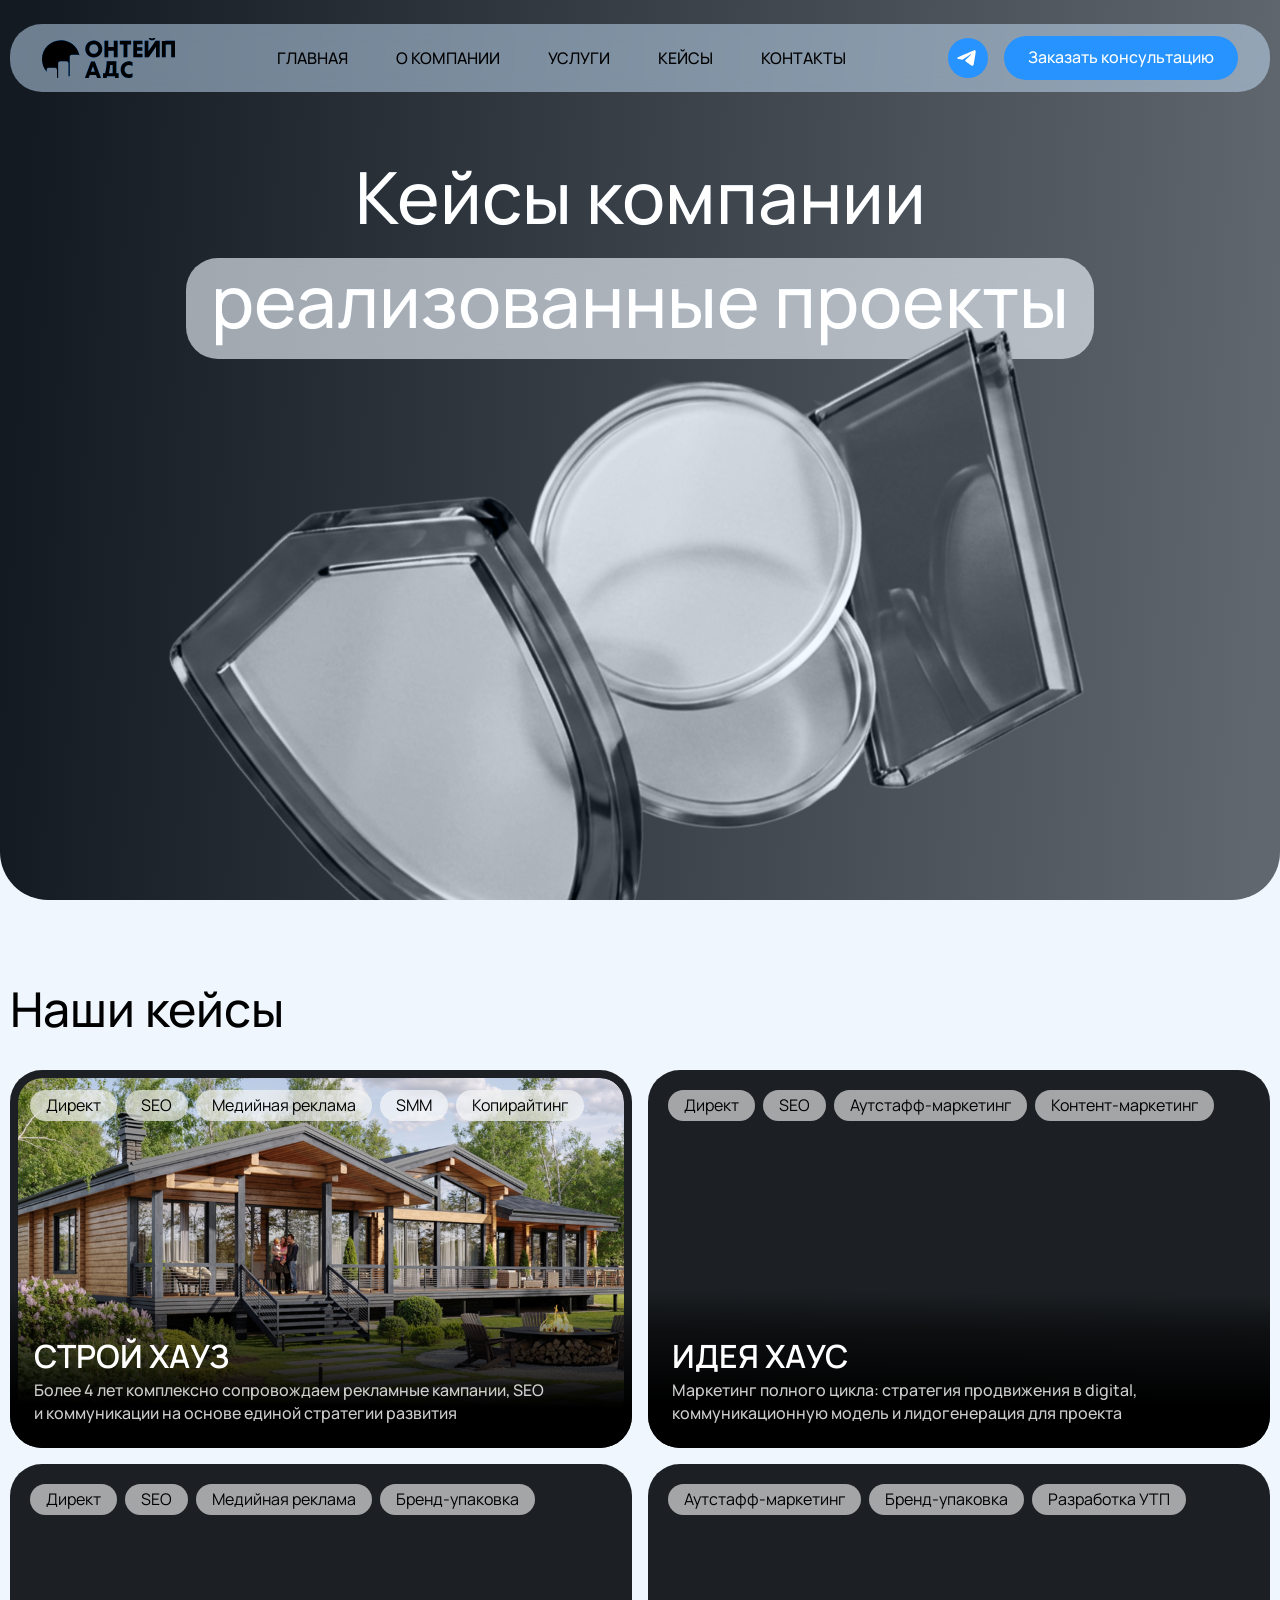
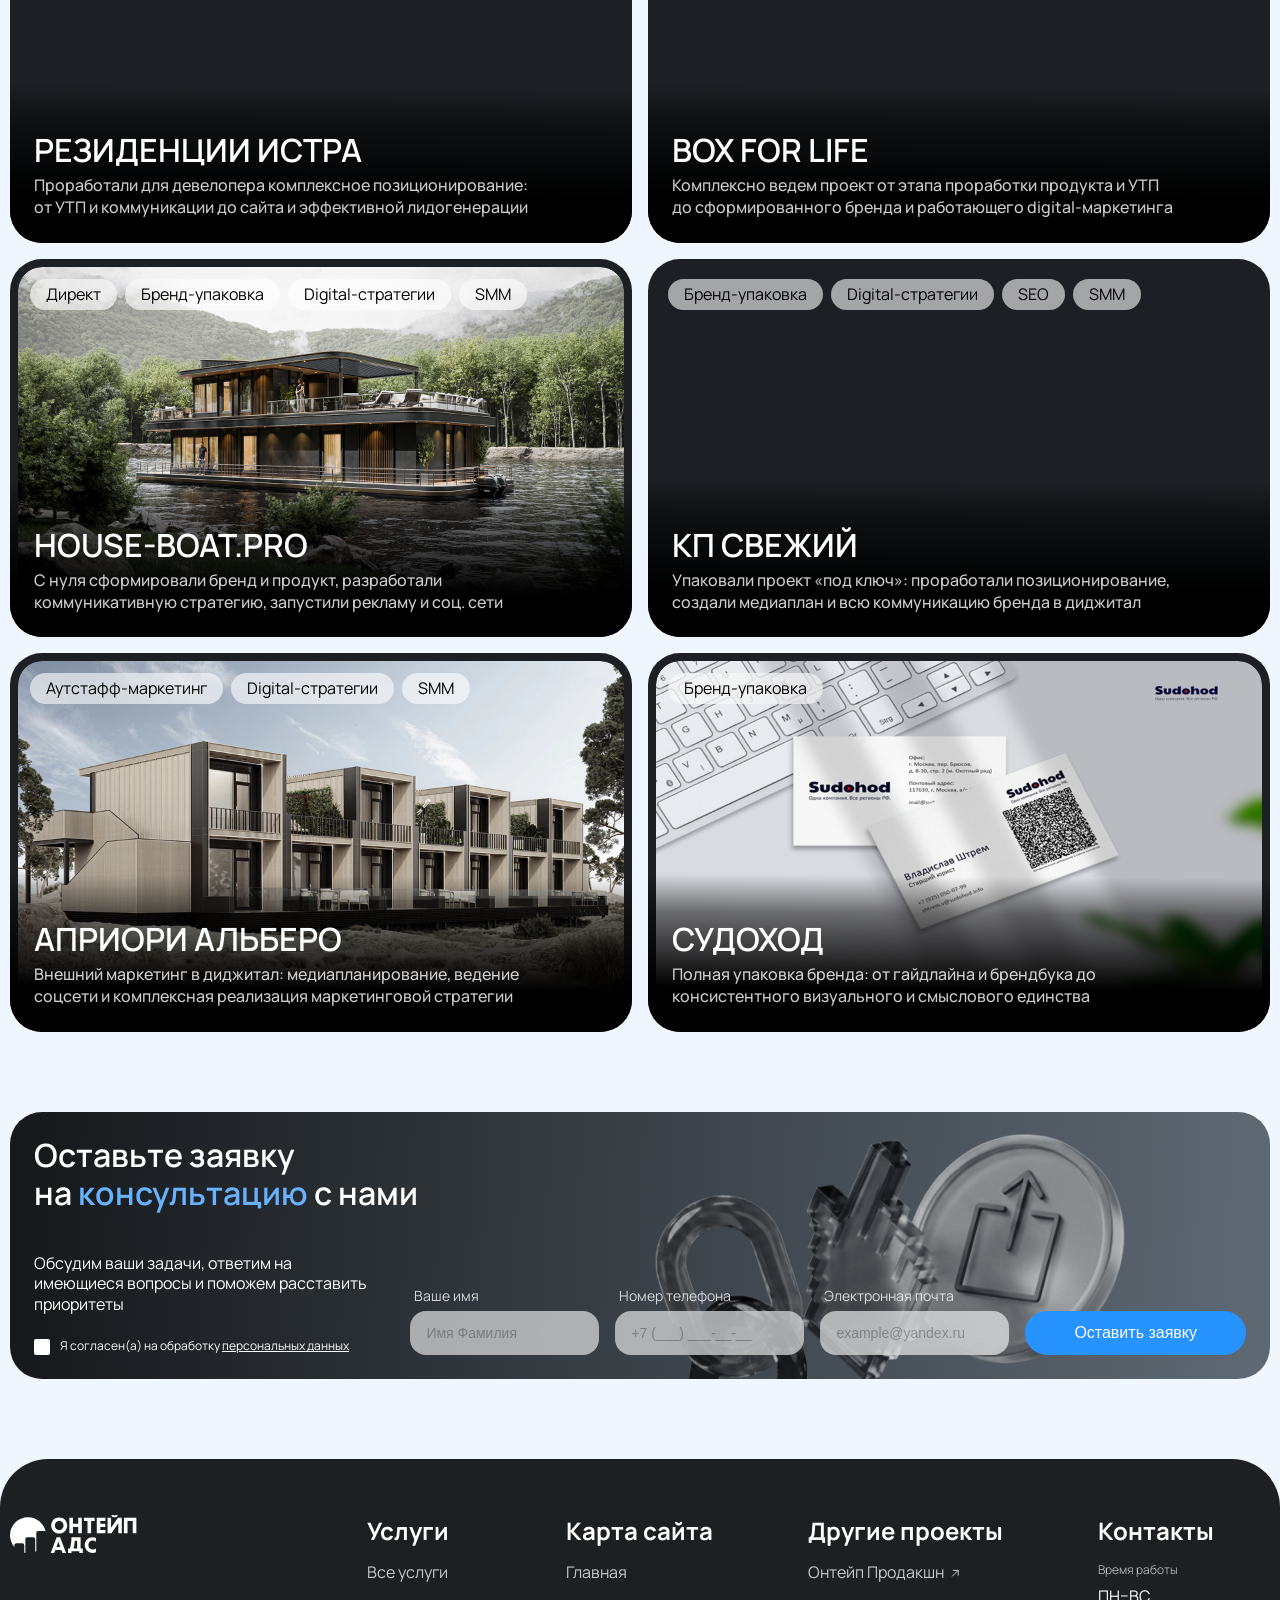
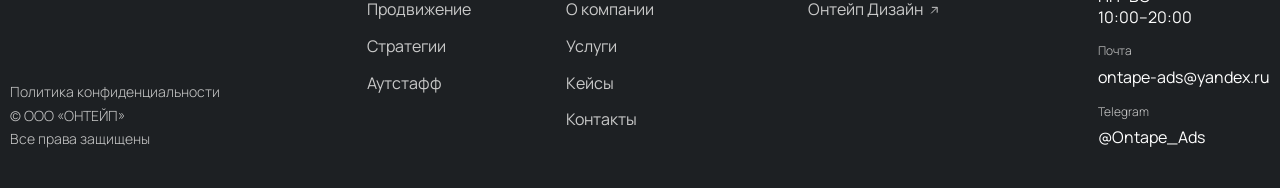
==== commit a6389173: "new commit" ====
--- a/cases.html
+++ b/cases.html
@@ -168,8 +168,8 @@
                                 </div>
                                 <div class="text_block__v3_bottom flex_column">
                                     <h3>box for life</h3>
-                                    <p>Комплексно ведем проект от этапа проработки продукта и УТП до
-                                        сформированного бренда и работающего digital-маркетинга</p>
+                                    <p>Комплексно ведем проект от этапа проработки продукта и УТП 
+                                        до&nbsp;сформированного бренда и&nbsp;работающего digital-маркетинга</p>
                                 </div>
                             </div>
                         </div>
@@ -207,7 +207,7 @@
                                 <div class="text_block__v3_bottom flex_column">
                                     <h3>КП Свежий</h3>
                                     <p>Упаковали проект «под ключ»: проработали позиционирование,
-                                        создали медиаплан и всю коммуникацию бренда в диджитал</p>
+                                        создали медиаплан и всю коммуникацию бренда в&nbsp;диджитал</p>
                                 </div>
                             </div>
                         </div>
@@ -225,7 +225,7 @@
                                 <div class="text_block__v3_bottom flex_column">
                                     <h3>Априори Альберо</h3>
                                     <p>Внешний маркетинг в диджитал: медиапланирование, ведение
-                                        соцсети и комплексная реализация маркетинговой стратегии</p>
+                                        соцсети и&nbsp;комплексная реализация маркетинговой стратегии</p>
                                 </div>
                             </div>
                         </div>
@@ -240,8 +240,7 @@
                                 </div>
                                 <div class="text_block__v3_bottom flex_column">
                                     <h3>СУДОХОД</h3>
-                                    <p>СУДОХОД
-                                        Полная упаковка бренда: от гайдлайна и брендбука до
+                                    <p>Полная упаковка бренда: от гайдлайна и&nbsp;брендбука до
                                         консистентного визуального и смыслового единства</p>
                                 </div>
                             </div>
@@ -304,7 +303,7 @@
                 <div class="footer__inner container top_mar grid-2">
                     <div class="footer_left flex_column">
                         <div class="logo">
-                            <img src="./assets/images/logo/logo.svg" alt="">
+                            <img src="./assets/images/logo/logofooter.svg" alt="">
                         </div>
                         <div class="footer_policy flex_column">
                             <a href="policy.html">Политика
--- a/assets/css/style.css
+++ b/assets/css/style.css
@@ -472,10 +472,10 @@
 .header__right_btn {
     font-weight: 500;
     font-size: 16px;
-    line-height: 100%;
+    line-height: 122%;
     letter-spacing: 0%;
-    padding: 9px 31px;
-    height: 40px;
+    padding: 12px 24px;
+    height: 44px;
     display: flex;
     align-items: center;
 }
@@ -503,7 +503,7 @@
     display: block;
 }
 
-.burger-btn.burger__header_2 span{
+.burger-btn.burger__header_2 span {
     background: #000;
 }
 
@@ -894,7 +894,7 @@
 }
 
 .filter_tab {
-    font-weight: 400;
+    font-weight: 500;
     font-size: 16px;
     line-height: 122%;
     letter-spacing: 0%;
@@ -903,9 +903,8 @@
 }
 
 .filter_tab.active {
-    background-color: rgba(29, 32, 35, 1);
+    background-color: #E3F1FF;
     border-radius: 24px;
-    color: #fff;
 }
 
 .text_block__v2--content {
@@ -1017,11 +1016,10 @@
 
 .services_card__btn {
     display: block;
-    padding: 20px;
+    padding: 16px;
     font-weight: 500;
     font-size: 24px;
     line-height: 122%;
-    letter-spacing: 2%;
     text-align: center;
 }
 
@@ -1645,7 +1643,6 @@
     color: #F7F7F7;
     font-size: 16px;
     line-height: 122%;
-    letter-spacing: 0.02em;
     font-weight: 500;
     display: block;
     transition: 0.5s ease;
@@ -1751,7 +1748,6 @@
     cursor: pointer;
     font-size: 16px;
     line-height: 122%;
-    letter-spacing: 0.02em;
     padding: 12px 16px;
     width: 100%;
     font-weight: 500;
@@ -2160,7 +2156,6 @@
     font-weight: 500;
     padding: 12px 32px;
     margin-top: 42px;
-    letter-spacing: 2%;
 }
 
 /* footer */
@@ -2730,8 +2725,8 @@
     }
 
     .banner_main--contacts .banner_img img {
-        mask-image: linear-gradient(0, transparent 10%, #ffffff 40%);
-        -webkit-mask-image: linear-gradient(0, transparent 60%, #ffffff 76%);
+        mask-image: linear-gradient(0, transparent 50%, #ffffff 76%);
+        -webkit-mask-image: linear-gradient(0, transparent 50%, #ffffff 76%);
     }
 
     .banner_img {
@@ -3226,6 +3221,10 @@
         height: auto;
     }
 
+    .company_card__content.company_est {
+        margin-top: 16px;
+    }
+
 
     .company_card__left img {
         margin-bottom: 8px;
@@ -3578,12 +3577,12 @@
     }
 
     .banner_main--services .banner_img {
-        padding-top: 272px;
+        padding-top: 282px;
         left: 55%;
     }
 
     .banner_main--services .banner_img img {
-        max-height: calc(100% - 320px);
+        max-height: calc(100% - 312px);
         transform: scale(1.0);
     }
 
@@ -3598,12 +3597,12 @@
 
 
     .banner_main--contacts .banner_img {
-        padding-top: 400px !important;
+        padding-top: 350px !important;
     }
 
     .banner_main--contacts .banner_img img {
-        max-height: calc(100% - 350px) !important;
-        transform: scale(1.0);
+        max-height: calc(100% - 320px) !important;
+        transform: scale(1.1);
     }
 
 
@@ -3645,7 +3644,8 @@
         align-items: start;
         gap: 8px;
     }
-  .services_card__cheaps.pyramid-fixed {
+
+    .services_card__cheaps.pyramid-fixed {
         display: flex;
         flex-direction: column;
         align-items: flex-start;
@@ -3682,7 +3682,16 @@
         border-radius: 24px;
         width: 100%;
         gap: 4px;
+
+    }
+
+    .filter__wrapper {
+        display: flex;
+        background: #E3F1FF;
         justify-content: center;
+        border-radius: 24px;
+        position: relative;
+        width: 100%;
     }
 
 
@@ -3690,8 +3699,7 @@
         font-family: 'Manrope';
 
         padding: 11px 35px;
-        background: rgba(29, 32, 35, 1);
-        color: #fff;
+
         border-radius: 24px;
         font-size: 14px;
         font-weight: 500;
@@ -3707,16 +3715,16 @@
         display: flex;
         align-items: center;
         gap: 8px;
-        padding: 11px 35px;
-        background: #fff;
+        padding: 12px 0;
         color: rgba(0, 0, 0, 1);
         font-size: 14px;
         font-weight: 500;
         cursor: pointer;
-        width: 100%;
-        justify-content: center;
+        width: auto;
+        justify-content: end;
         line-height: 120%;
-
+        position: absolute;
+        right: 24px;
     }
 
     .mobile-filter-toggle svg {
@@ -3858,7 +3866,9 @@
 
     .services_card__logo {
         gap: 8px;
-    }
+        margin-bottom: 12px;
+    }
+
 
     .services_card__logo img {
         width: 24px;
@@ -3875,7 +3885,7 @@
 
     .services_card__cheap p {
         font-size: 14px;
-        padding: 6px 12px;
+        padding: 6px 16px;
     }
 
     .services_card__bottom h3 {
@@ -3890,7 +3900,7 @@
     }
 
     .services_card__btn {
-        padding: 16px;
+        padding: 14px;
         font-size: 16px;
         border-radius: 24px;
     }
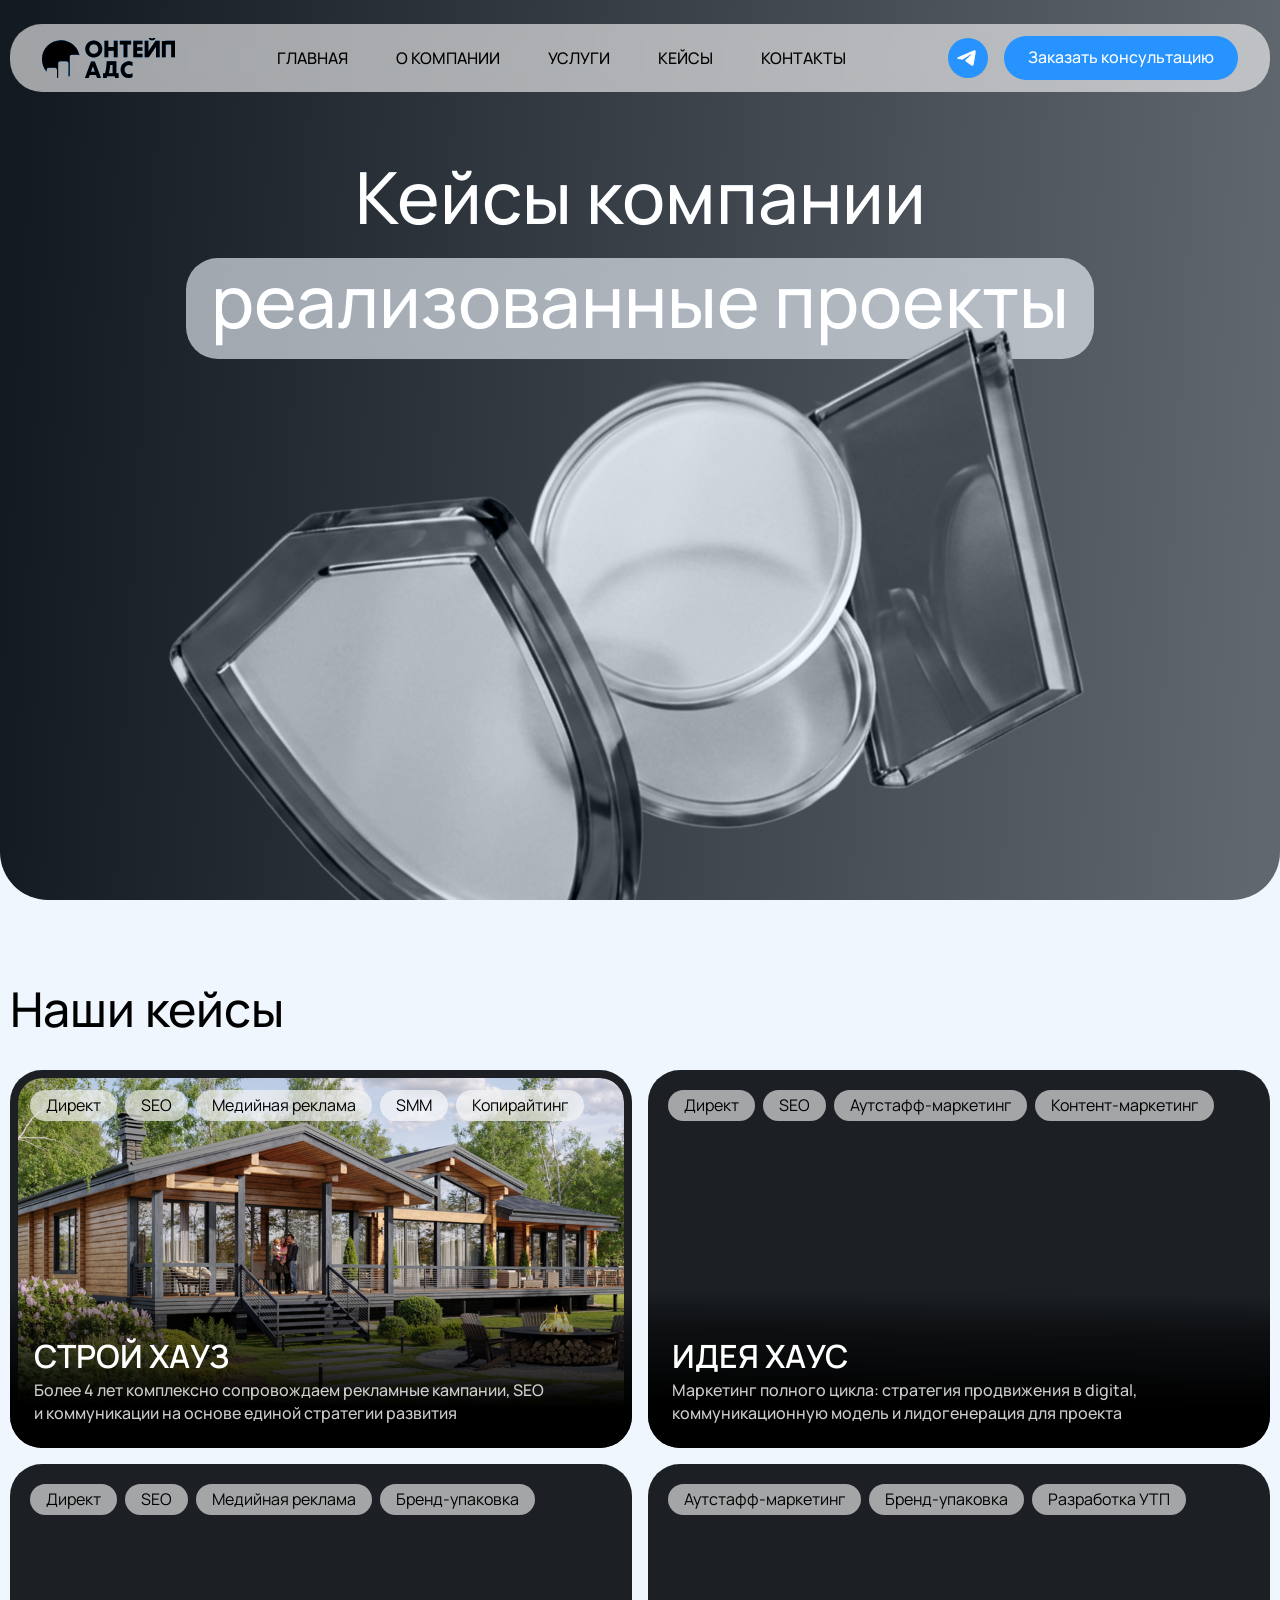
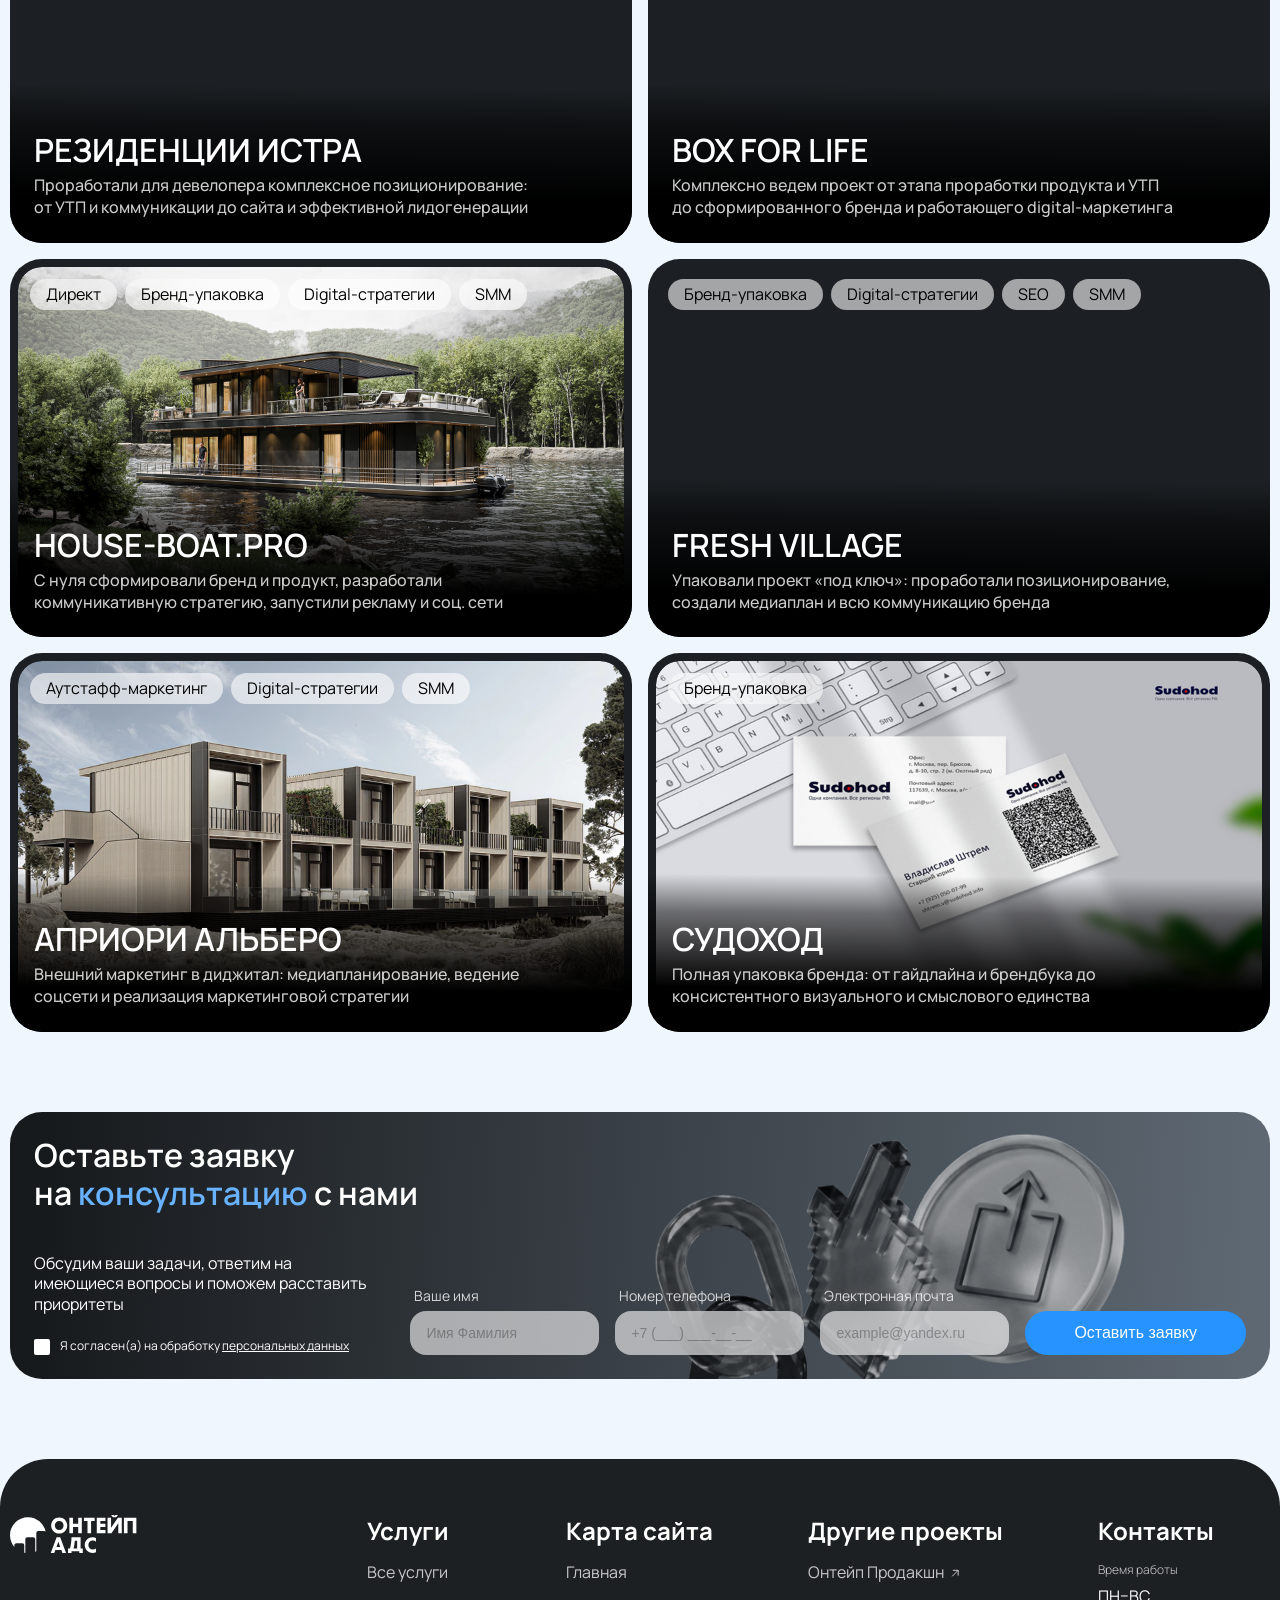
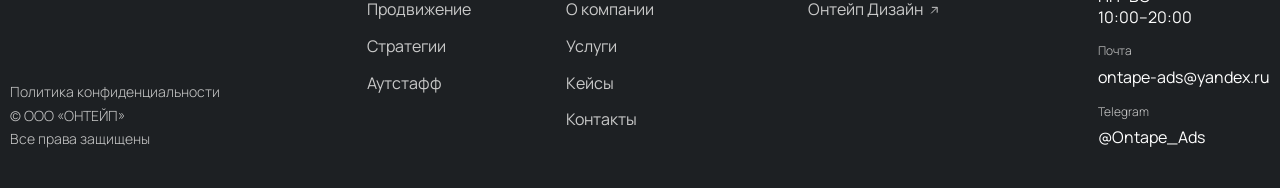
==== commit 6e1a5f60: "new commit" ====
--- a/cases.html
+++ b/cases.html
@@ -113,7 +113,7 @@
                                 <div class="text_block__v3_bottom flex_column">
                                     <h3>Строй Хауз</h3>
                                     <p>Более 4 лет комплексно сопровождаем рекламные кампании,
-                                        SEO и коммуникации на основе единой стратегии развития</p>
+                                        SEO и коммуникации на&nbsp;основе единой стратегии развития</p>
                                 </div>
                             </div>
                         </div>
@@ -151,7 +151,7 @@
                                 <div class="text_block__v3_bottom flex_column">
                                     <h3>Резиденции Истра</h3>
                                     <p>Проработали для девелопера комплексное позиционирование:
-                                        от УТП и коммуникации до сайта и эффективной лидогенерации</p>
+                                        от УТП и коммуникации до&nbsp;сайта и эффективной лидогенерации</p>
                                 </div>
                             </div>
                         </div>
@@ -205,9 +205,9 @@
                                     <p>SMM</p>
                                 </div>
                                 <div class="text_block__v3_bottom flex_column">
-                                    <h3>КП Свежий</h3>
+                                    <h3>Fresh Village</h3>
                                     <p>Упаковали проект «под ключ»: проработали позиционирование,
-                                        создали медиаплан и всю коммуникацию бренда в&nbsp;диджитал</p>
+                                        создали медиаплан и всю коммуникацию бренда</p>
                                 </div>
                             </div>
                         </div>
@@ -225,7 +225,7 @@
                                 <div class="text_block__v3_bottom flex_column">
                                     <h3>Априори Альберо</h3>
                                     <p>Внешний маркетинг в диджитал: медиапланирование, ведение
-                                        соцсети и&nbsp;комплексная реализация маркетинговой стратегии</p>
+                                        соцсети и&nbsp;реализация маркетинговой стратегии</p>
                                 </div>
                             </div>
                         </div>
@@ -241,7 +241,7 @@
                                 <div class="text_block__v3_bottom flex_column">
                                     <h3>СУДОХОД</h3>
                                     <p>Полная упаковка бренда: от гайдлайна и&nbsp;брендбука до
-                                        консистентного визуального и смыслового единства</p>
+                                        консистентного визуального и&nbsp;смыслового единства</p>
                                 </div>
                             </div>
                         </div>
@@ -288,7 +288,7 @@
                                     </div>
                                     <button class="form_section__btn main--btn">Оставить заявку</button>
                                     <p class="mobile_politic">Нажимая кнопку Вы соглашаетесь с правилами
-                                        и Политикой конфиденциальностиресурса.</p>
+                                        и Политикой конфиденциальности ресурса.</p>
                                 </div>
                             </form>
                         </div>
--- a/assets/css/style.css
+++ b/assets/css/style.css
@@ -297,7 +297,7 @@
     border-radius: 32px;
     backdrop-filter: blur(20px);
     -webkit-backdrop-filter: blur(20px);
-
+    letter-spacing: 2%;
     transition: 0.5s ease;
 }
 
@@ -314,6 +314,8 @@
     padding: 9px 22px;
     color: #fff;
     transition: 0.5s ease;
+    letter-spacing: 2%;
+
 }
 
 .main--btn:hover {
@@ -328,6 +330,8 @@
     padding: 12px 49px;
     color: #fff;
     transition: 0.5s ease;
+    letter-spacing: 2%;
+
 
 }
 
@@ -340,6 +344,8 @@
     background-color: var(--text);
     color: var(--bg);
     border-radius: 24px;
+    letter-spacing: 2%;
+
 }
 
 /* card */
@@ -404,7 +410,7 @@
     justify-content: space-between;
     padding: 12px 32px;
     border-radius: 32px;
-    background: rgba(199, 227, 255, 0.5);
+    background: rgba(255, 255, 255, 0.6);
     /* #26262656 */
     backdrop-filter: blur(9px);
     -webkit-backdrop-filter: blur(9px);
@@ -543,7 +549,6 @@
 
 .mobile-menu.active .header__right_btn {
     display: flex;
-    margin-bottom: 14px;
     align-items: center;
 }
 
@@ -617,6 +622,10 @@
     word-wrap: break-word;
 }
 
+.banner_main--home .title-sub h1 {
+    line-height: 110%;
+}
+
 .banner-span {
     display: inline-block;
     padding: 0px 0 12px 0;
@@ -649,7 +658,7 @@
     font-weight: 500;
     font-size: 24px;
     line-height: 100%;
-    letter-spacing: 0%;
+    letter-spacing: 2%;
     padding-bottom: 2px;
 }
 
@@ -722,8 +731,8 @@
 }
 
 .banner_main--contacts .banner_img img {
-    mask-image: linear-gradient(0, transparent 10%, #ffffff 40%);
-    -webkit-mask-image: linear-gradient(0, transparent 60%, #ffffff 76%);
+    mask-image: linear-gradient(0, transparent 50%, #ffffff 76%);
+    -webkit-mask-image: linear-gradient(0, transparent 50%, #ffffff 76%);
 }
 
 .banner_main--company .banner-span,
@@ -803,7 +812,7 @@
 
 .text_block__v1--content .card.span-2.card_v2 img {
     position: absolute;
-    left: 200px;
+    left: 50%;
     bottom: 0;
     width: 50%;
     height: auto;
@@ -813,6 +822,7 @@
     z-index: 1;
     opacity: 0.9;
     pointer-events: none;
+    transform: translateX(-50%);
 }
 
 .text_block__v1--content .card.span-2 img {
@@ -862,6 +872,7 @@
     font-weight: 500;
     text-decoration: none;
     width: fit-content;
+    letter-spacing: 2%;
 }
 
 .text_block__v1__card_content a::after {
@@ -1018,7 +1029,7 @@
     display: block;
     padding: 16px;
     font-weight: 500;
-    font-size: 24px;
+    font-size: 18px;
     line-height: 122%;
     text-align: center;
 }
@@ -1836,7 +1847,6 @@
     width: 100%;
     display: block;
     margin-top: 24px;
-    letter-spacing: 2%;
     font-weight: 500;
     transition: 0.5s ease;
     font-size: 16px;
@@ -2730,11 +2740,11 @@
     }
 
     .banner_img {
-        padding-top: 250px;
+        padding-top: 255px;
     }
 
     .banner_img img {
-        max-height: calc(100% - 200px);
+        max-height: calc(100% - 185px);
     }
 }
 
@@ -2758,8 +2768,8 @@
     }
 
     .banner_main--contacts .banner_img img {
-        mask-image: linear-gradient(0, transparent 10%, #ffffff 40%);
-        -webkit-mask-image: linear-gradient(0, transparent 60%, #ffffff 76%);
+        mask-image: linear-gradient(0, transparent 50%, #ffffff 76%);
+        -webkit-mask-image: linear-gradient(0, transparent 50%, #ffffff 76%);
     }
 
     .banner_img {
@@ -2799,8 +2809,9 @@
     }
 
     .header__inner {
-        padding: 17px 18px;
-    }
+        padding: 16px 24px;
+    }
+
 
     .mobile_header__inner {
         margin-right: 14px;
@@ -2929,7 +2940,6 @@
 
     .text_block__v1--content .card.span-2.card_v2 img {
         width: 304px;
-        left: auto;
         right: 0;
     }
 
@@ -3213,21 +3223,40 @@
         height: 100%;
     }
 
-    .text_block__v8_card.card.flex_row {
+    .text_block__v8_card.card.flex_row{
         gap: 36px;
-        padding: 24px;
+        padding: 24px 16px 16px 16px;
         flex-direction: column;
         position: relative;
         height: auto;
     }
 
+    .text_block__v8--card.card.flex_column {
+        padding: 24px 16px 16px 16px;
+    }
+
+    .company_card__text,
+    .text_block__v8_text,
+    .text_block__v8_title{
+        padding: 0 8px;
+    }
+
+    .text_block__v8_subtitle{
+        padding-left: 8px;
+        padding-right: 8px;
+    }
+
+    .company_card__logo {
+        padding: 0 8px;
+    }
+
     .company_card__content.company_est {
         margin-top: 16px;
     }
 
 
     .company_card__left img {
-        margin-bottom: 8px;
+        margin-bottom: 10px;
         height: 48px;
     }
 
@@ -3302,6 +3331,26 @@
         margin-top: 16px;
     }
 
+    /* vacancy */
+    .vacancy--card {
+                padding: 24px 16px 16px 16px;
+    }
+
+    .vacacy__skills{
+        padding: 0 8px;
+    }
+
+    .vacancy__skills_title{
+         padding: 0 8px;
+       
+    }
+
+    .vacancy__description,
+    .experiance,
+    .vacancy--card h3{
+         padding: 0 8px;
+    }
+
     /* text_block__v9 */
     .text_block__v9--content {
         grid-template-columns: 1fr;
@@ -3517,7 +3566,7 @@
 
     /* banner */
     .banner_main {
-        height: 85vh;
+        height: 600px;
         padding-top: 119px;
         border-radius: 0 0 32px 32px;
     }
@@ -3527,13 +3576,13 @@
     }
 
     .banner_main--cases .banner_img {
-        padding-top: 180px;
-        left: 70%;
+        padding-top: 185px;
+        left: 67%;
     }
 
     .banner_main--cases .banner_img img {
         max-height: calc(100% - 180px);
-        transform: scale(1.3) rotate(-10deg);
+        transform: scale(1.36) rotate(-10deg);
         transform-origin: bottom center;
     }
 
@@ -3583,7 +3632,7 @@
 
     .banner_main--services .banner_img img {
         max-height: calc(100% - 312px);
-        transform: scale(1.0);
+        transform: scale(1.1);
     }
 
     .banner_main--company .banner_img {
@@ -3598,18 +3647,19 @@
 
     .banner_main--contacts .banner_img {
         padding-top: 350px !important;
+
+        left: 80%;
     }
 
     .banner_main--contacts .banner_img img {
         max-height: calc(100% - 320px) !important;
-        transform: scale(1.1);
-    }
-
-
-    .banner_main--contacts .banner_img img {
-        mask-image: linear-gradient(0, transparent 25%, #ffffff 50%);
-        -webkit-mask-image: linear-gradient(0, transparent 25%, #ffffff 50%);
-    }
+        transform: scale(1.1) rotate(-30deg);
+
+        mask-image: linear-gradient(26deg, transparent 33%, #ffffff 53%);
+        -webkit-mask-image: linear-gradient(26deg, transparent 33%, #ffffff 53%);
+    }
+
+
 
     /* text_block__v1 */
     .text_block__v1_text {
@@ -3645,24 +3695,206 @@
         gap: 8px;
     }
 
-    .services_card__cheaps.pyramid-fixed {
+
+    .services_card__cheaps {
         display: flex;
-        flex-direction: column;
+        flex-direction: row;
+        flex-wrap: wrap;
         align-items: flex-start;
         gap: 8px;
-        max-width: 300px;
-        width: 100%;
-    }
-
-    .services_card__cheaps.pyramid-fixed .services_card__cheap {
-        display: flex;
+        max-width: 295px;
+    }
+
+    .services_card__cheap {
+        display: contents;
         gap: 8px;
         width: fit-content;
     }
 
-    .services_card__cheaps.pyramid-fixed .services_card__cheap p {
+    .services_card__cheap p {
         white-space: nowrap;
     }
+
+    .service-direct .chip-1 {
+        order: 1;
+    }
+
+    .service-direct .chip-2 {
+        order: 3;
+    }
+
+    .service-direct .chip-3 {
+        order: 4;
+    }
+
+    .service-direct .chip-4 {
+        order: 2;
+    }
+
+    .service-seo .chip-1 {
+        order: 1;
+    }
+
+    .service-seo .chip-2 {
+        order: 2;
+    }
+
+    .service-seo .chip-3 {
+        order: 4;
+    }
+
+    .service-seo .chip-4 {
+        order: 3;
+    }
+
+    .service-smm .chip-1 {
+        order: 1;
+    }
+
+    .service-smm .chip-3 {
+        order: 2;
+    }
+
+    .service-smm .chip-2 {
+        order: 3;
+    }
+
+    .service-media .chip-2 {
+        order: 1;
+    }
+
+    .service-media .chip-3 {
+        order: 2;
+    }
+
+    .service-media .chip-1 {
+        order: 3;
+    }
+
+    .service-media .chip-4 {
+        display: none;
+    }
+
+    .service-digital .chip-1 {
+        order: 1;
+    }
+
+    .service-digital .chip-2 {
+        order: 3;
+    }
+
+    .service-digital .chip-3 {
+        order: 2;
+    }
+
+    .service-digital .chip-4 {
+        order: 4;
+    }
+
+    .service-brand .chip-1 {
+        order: 1;
+    }
+
+    .service-brand .chip-2 {
+        order: 4;
+    }
+
+    .service-brand .chip-3 {
+        order: 3;
+    }
+
+    .service-brand .chip-4 {
+        order: 2;
+    }
+
+    .service-utp .chip-3 {
+        order: 1;
+    }
+
+    .service-utp .chip-1 {
+        order: 2;
+    }
+
+    .service-utp .chip-2 {
+        order: 3;
+    }
+
+    .service-content .chip-1 {
+        order: 1;
+    }
+
+    .service-content .chip-2 {
+        order: 3;
+    }
+
+    .service-content .chip-3 {
+        order: 2;
+    }
+
+    .service-content .chip-4 {
+        order: 4;
+    }
+
+    .service-outstaff .chip-4 {
+        order: 1;
+    }
+
+    .service-outstaff .chip-1 {
+        order: 2;
+    }
+
+    .service-outstaff .chip-2 {
+        order: 3;
+    }
+
+    .service-outstaff .chip-3 {
+        display: none;
+    }
+
+    .service-mediaplan .chip-1 {
+        order: 1;
+    }
+
+    .service-mediaplan .chip-2 {
+        order: 2;
+    }
+
+    .service-mediaplan .chip-3 {
+        order: 3;
+    }
+
+    .service-site .chip-1 {
+        order: 1;
+    }
+
+    .service-site .chip-2 {
+        order: 2;
+    }
+
+    .service-site .chip-3 {
+        order: 3;
+    }
+
+    .service-site .chip-4 {
+        order: 4;
+    }
+
+    .service-analytics .chip-1 {
+        order: 1;
+    }
+
+    .service-analytics .chip-2 {
+        order: 2;
+    }
+
+    .service-analytics .chip-3 {
+        order: 3;
+    }
+
+    .service-analytics .chip-4 {
+        order: 4;
+    }
+
 
     .text_block__v2_filters {
         padding: 6px;
@@ -3708,6 +3940,7 @@
         white-space: nowrap;
         line-height: 120%;
         width: 100%;
+        color: #000000;
     }
 
     .mobile-filter-toggle {
@@ -3940,15 +4173,17 @@
         padding: 10px 24px;
     }
 
+    .text_block__v3_cards__btn{
+        font-size: 14px;
+    }
+
     .text_block__v3_top {
         padding: 8px;
-        max-width: 330px;
         position: relative;
     }
 
     .text_block__v3_top p {
         font-size: 14px;
-        padding: 4px 12px;
     }
 
     .text_block__v3_bottom {
@@ -3965,7 +4200,7 @@
 
     .text_block__v3_bottom p {
         font-size: 14px;
-        max-width: 297px;
+        max-width: 322px;
     }
 
     /* text_block__v4 */
@@ -3978,6 +4213,11 @@
         top: 155px;
         width: 100%;
         background-position: center top;
+    }
+
+    .form-bg-image.form2,
+    .form-bg-image.form1 {
+        width: 350px;
     }
 
     .text_block__v4--title p {
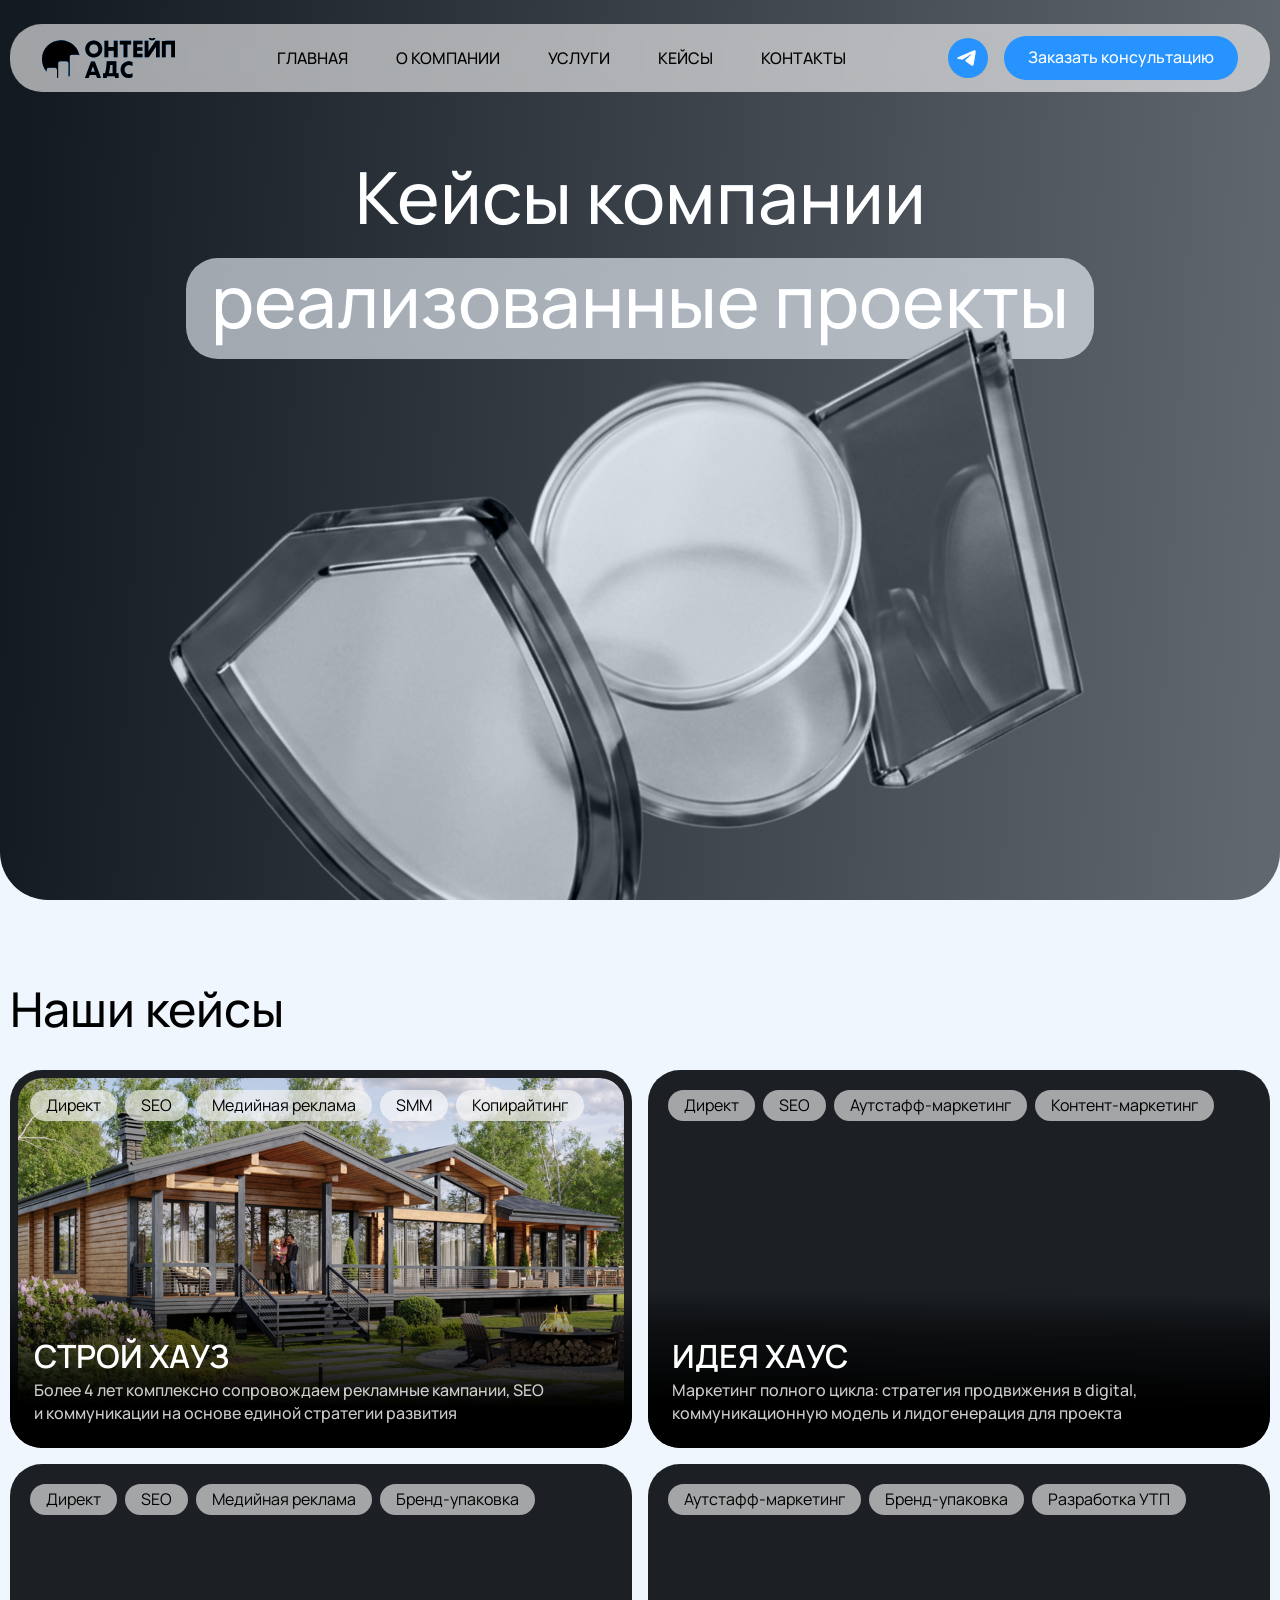
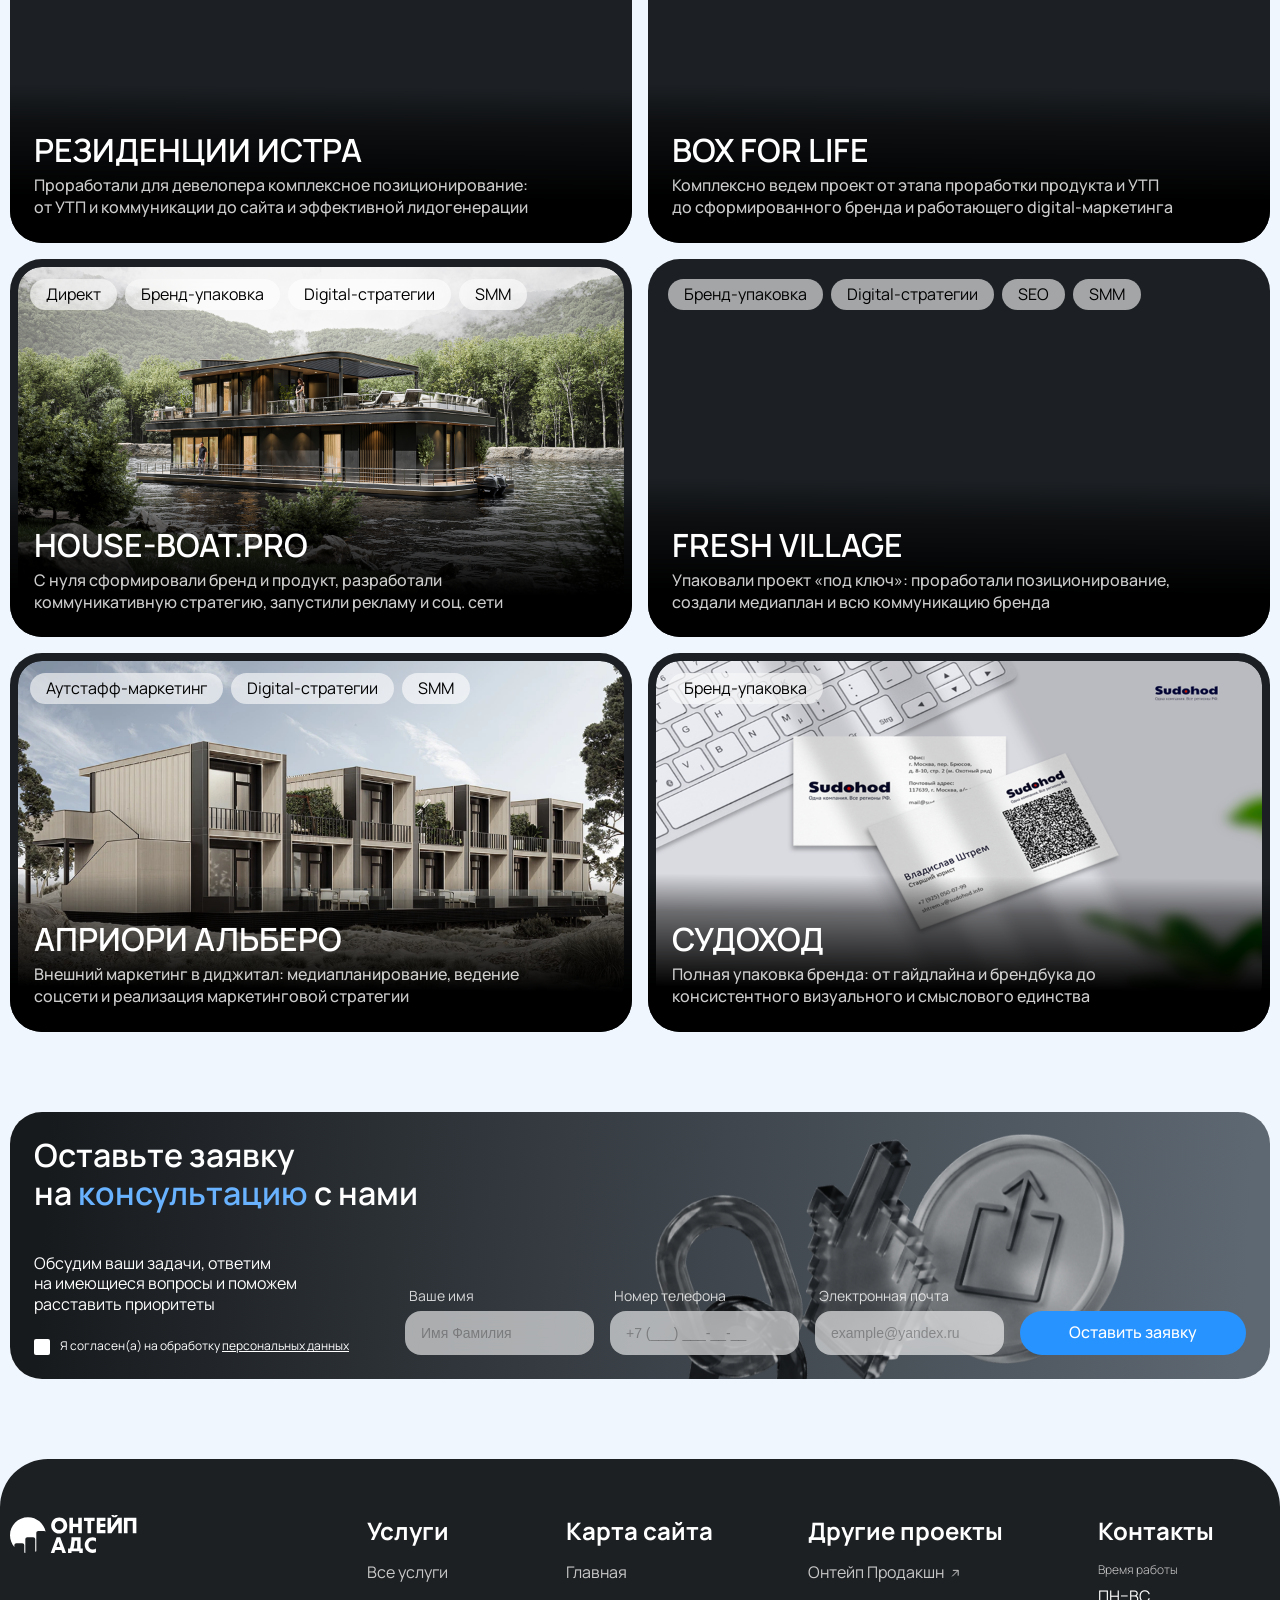
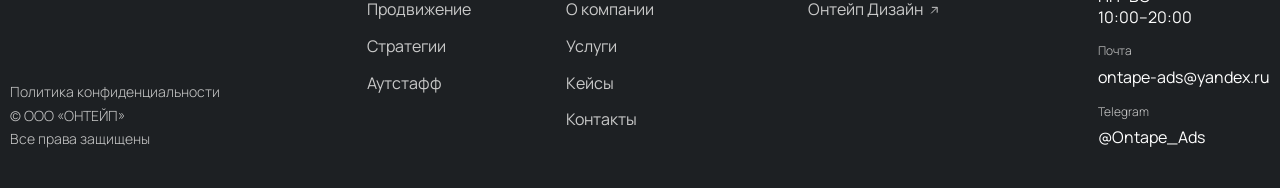
==== commit 7def8742: "new commit" ====
--- a/cases.html
+++ b/cases.html
@@ -259,7 +259,7 @@
 
                         <div class="text_block__v4--left flex_row">
                             <div class="text_block__v4--title">
-                                <p>Обсудим ваши задачи, ответим на имеющиеся вопросы и поможем расставить приоритеты</p>
+                                <p>Обсудим ваши задачи, ответим на&nbsp;имеющиеся вопросы и поможем расставить приоритеты</p>
 
                                 <label class="form_checkbox">
                                     <input class="form_checkbox__input" type="checkbox" name="agreement" required>
--- a/assets/css/style.css
+++ b/assets/css/style.css
@@ -622,9 +622,7 @@
     word-wrap: break-word;
 }
 
-.banner_main--home .title-sub h1 {
-    line-height: 110%;
-}
+
 
 .banner-span {
     display: inline-block;
@@ -920,7 +918,7 @@
 
 .text_block__v2--content {
     gap: 16px;
-    grid-template-rows: 467px;
+    grid-template-rows: 475px;
 }
 
 .card-bg-image {
@@ -960,7 +958,7 @@
     display: flex;
     flex-direction: column;
     justify-content: space-between;
-    height: 387px;
+    height: 413px;
 }
 
 .services_card__top {
@@ -1334,6 +1332,7 @@
     height: 44px;
     line-height: 122%;
     padding: 12px 49px;
+    font-family: 'Manrope';
 }
 
 .mobile_politic {
@@ -2155,7 +2154,7 @@
     font-size: 16px;
     line-height: 140%;
     color: rgba(46, 46, 46, 1);
-    font-weight: 300;
+    font-weight: 400;
     white-space: pre-line;
 }
 
@@ -3134,7 +3133,7 @@
         background-repeat: no-repeat;
         background-position: center;
         background-size: contain;
-        transition: transform 0.3s ease;
+        transition: all transform 0.3s ease-in-out;
     }
 
     .questions_tab.active::after {
@@ -3149,17 +3148,17 @@
     .question_content {
         display: block;
         max-height: 0;
-        opacity: 0;
+        
         overflow: hidden;
         margin: -8px 0 0 0;
         padding: 0 24px;
         border: 1px solid transparent;
         border-radius: 0 0 24px 24px;
         transition: max-height 0.8s cubic-bezier(0, 1, 0, 1),
-            opacity 0.5s ease 0.1s,
-            padding 0.5s ease,
-            margin 0.5s ease,
-            border-color 0.5s ease;
+            opacity 0.8s ease 0.1s,
+            padding 0.8s ease,
+            margin 0.8s ease,
+            border-color 0.8s ease;
         visibility: hidden;
     }
 
@@ -3223,7 +3222,7 @@
         height: 100%;
     }
 
-    .text_block__v8_card.card.flex_row{
+    .text_block__v8_card.card.flex_row {
         gap: 36px;
         padding: 24px 16px 16px 16px;
         flex-direction: column;
@@ -3237,11 +3236,11 @@
 
     .company_card__text,
     .text_block__v8_text,
-    .text_block__v8_title{
+    .text_block__v8_title {
         padding: 0 8px;
     }
 
-    .text_block__v8_subtitle{
+    .text_block__v8_subtitle {
         padding-left: 8px;
         padding-right: 8px;
     }
@@ -3333,22 +3332,22 @@
 
     /* vacancy */
     .vacancy--card {
-                padding: 24px 16px 16px 16px;
-    }
-
-    .vacacy__skills{
+        padding: 24px 16px 16px 16px;
+    }
+
+    .vacacy__skills {
         padding: 0 8px;
     }
 
-    .vacancy__skills_title{
-         padding: 0 8px;
-       
+    .vacancy__skills_title {
+        padding: 0 8px;
+
     }
 
     .vacancy__description,
     .experiance,
-    .vacancy--card h3{
-         padding: 0 8px;
+    .vacancy--card h3 {
+        padding: 0 8px;
     }
 
     /* text_block__v9 */
@@ -3565,6 +3564,10 @@
     }
 
     /* banner */
+    .banner_main--home .title-sub h1 {
+        line-height: 110%;
+    }
+
     .banner_main {
         height: 600px;
         padding-top: 119px;
@@ -3577,12 +3580,12 @@
 
     .banner_main--cases .banner_img {
         padding-top: 185px;
-        left: 67%;
+        left: 69%;
     }
 
     .banner_main--cases .banner_img img {
         max-height: calc(100% - 180px);
-        transform: scale(1.36) rotate(-10deg);
+        transform: scale(1.4) rotate(-10deg);
         transform-origin: bottom center;
     }
 
@@ -3636,12 +3639,12 @@
     }
 
     .banner_main--company .banner_img {
-        padding-top: 50px;
+        padding-top: 55px;
     }
 
     .banner_main--company .banner_img img {
         max-height: calc(100% - 85px);
-        transform: scale(1.1);
+        transform: scale(1.12);
     }
 
 
@@ -3701,8 +3704,7 @@
         flex-direction: row;
         flex-wrap: wrap;
         align-items: flex-start;
-        gap: 8px;
-        max-width: 295px;
+        gap: 6px;
     }
 
     .services_card__cheap {
@@ -3736,11 +3738,11 @@
     }
 
     .service-seo .chip-2 {
+        order: 4;
+    }
+
+    .service-seo .chip-3 {
         order: 2;
-    }
-
-    .service-seo .chip-3 {
-        order: 4;
     }
 
     .service-seo .chip-4 {
@@ -3784,11 +3786,11 @@
     }
 
     .service-digital .chip-3 {
+        order: 4;
+    }
+
+    .service-digital .chip-4 {
         order: 2;
-    }
-
-    .service-digital .chip-4 {
-        order: 4;
     }
 
     .service-brand .chip-1 {
@@ -3796,7 +3798,7 @@
     }
 
     .service-brand .chip-2 {
-        order: 4;
+        order: 2;
     }
 
     .service-brand .chip-3 {
@@ -3804,7 +3806,7 @@
     }
 
     .service-brand .chip-4 {
-        order: 2;
+        order: 4;
     }
 
     .service-utp .chip-3 {
@@ -3820,15 +3822,15 @@
     }
 
     .service-content .chip-1 {
+        order: 2;
+    }
+
+    .service-content .chip-2 {
         order: 1;
     }
 
-    .service-content .chip-2 {
+    .service-content .chip-3 {
         order: 3;
-    }
-
-    .service-content .chip-3 {
-        order: 2;
     }
 
     .service-content .chip-4 {
@@ -3836,7 +3838,7 @@
     }
 
     .service-outstaff .chip-4 {
-        order: 1;
+        order: 3;
     }
 
     .service-outstaff .chip-1 {
@@ -4117,8 +4119,8 @@
     }
 
     .services_card__cheap p {
-        font-size: 14px;
-        padding: 6px 16px;
+        font-size: 13.8px;
+        padding: 6px 14px;
     }
 
     .services_card__bottom h3 {
@@ -4173,13 +4175,17 @@
         padding: 10px 24px;
     }
 
-    .text_block__v3_cards__btn{
+    .text_block__v3_cards__btn {
         font-size: 14px;
     }
 
     .text_block__v3_top {
         padding: 8px;
         position: relative;
+    }
+
+    .text_block__v3_top {
+        gap: 6px;
     }
 
     .text_block__v3_top p {
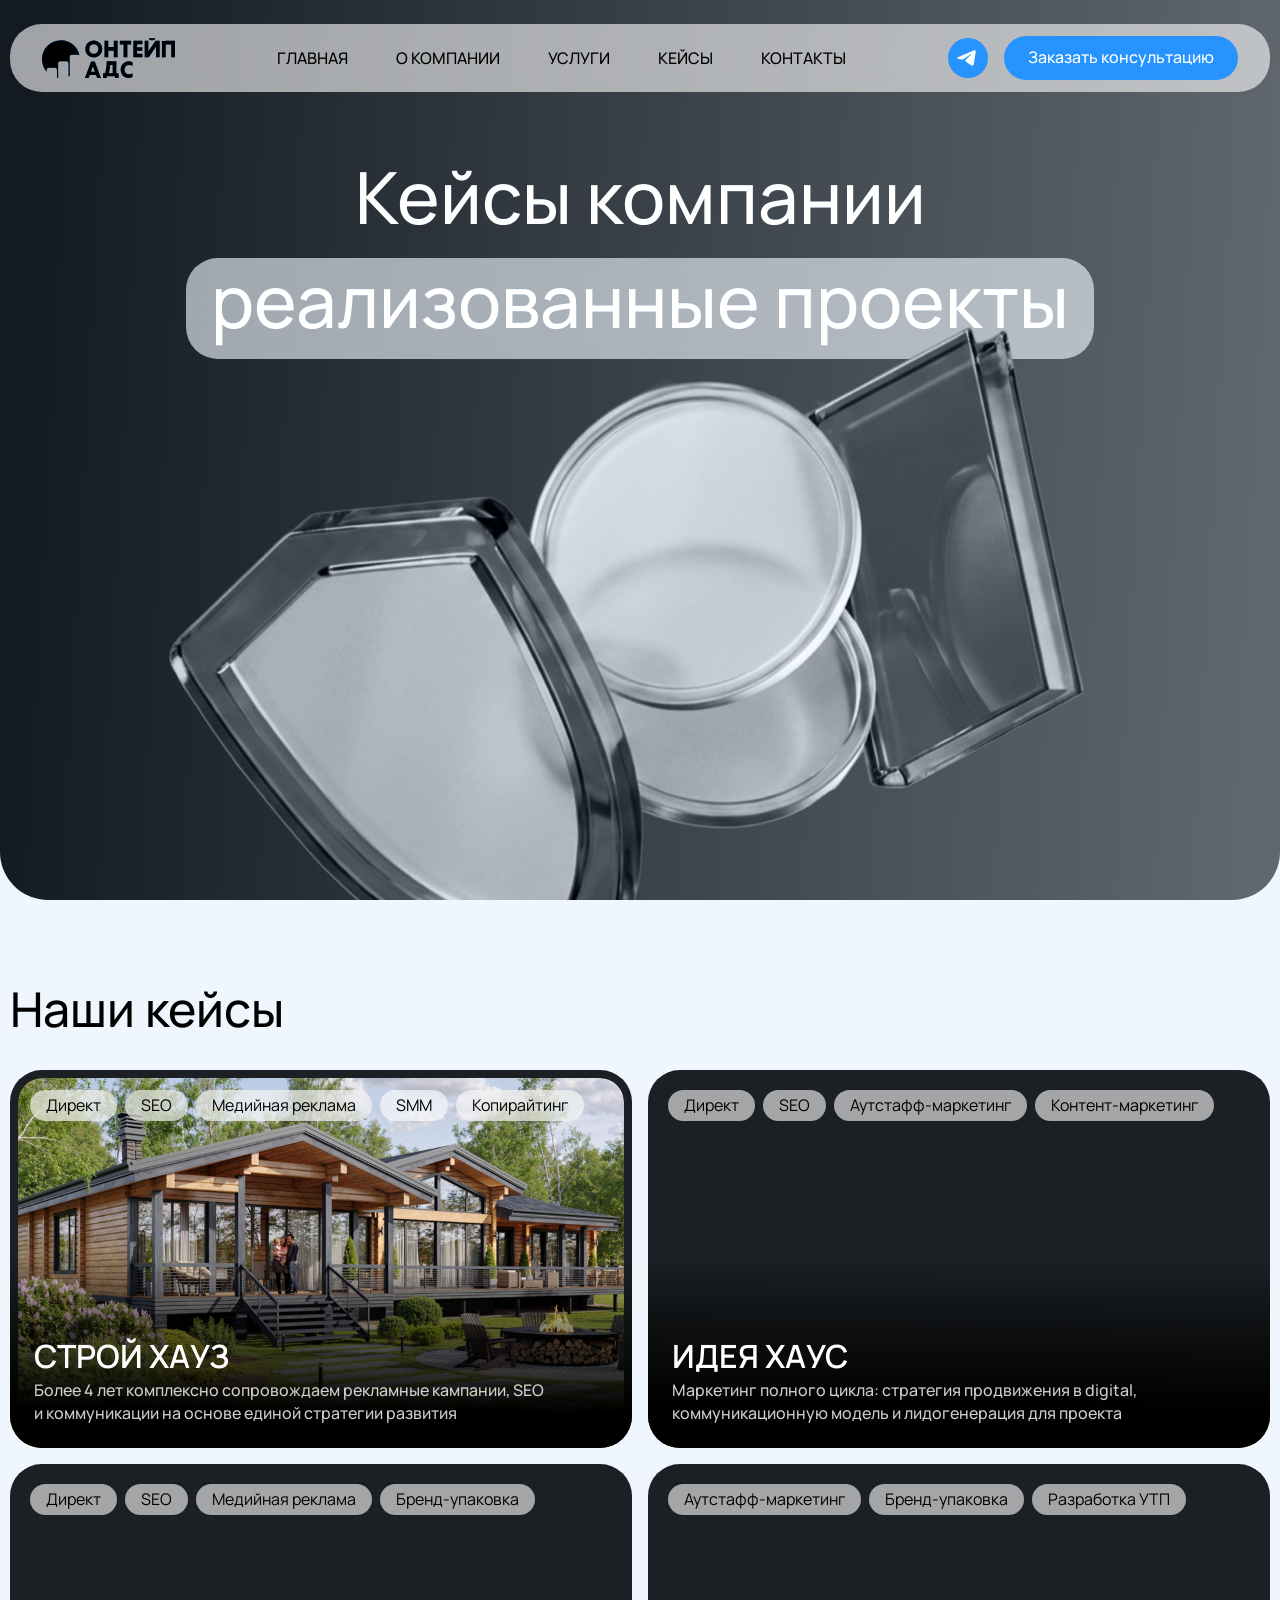
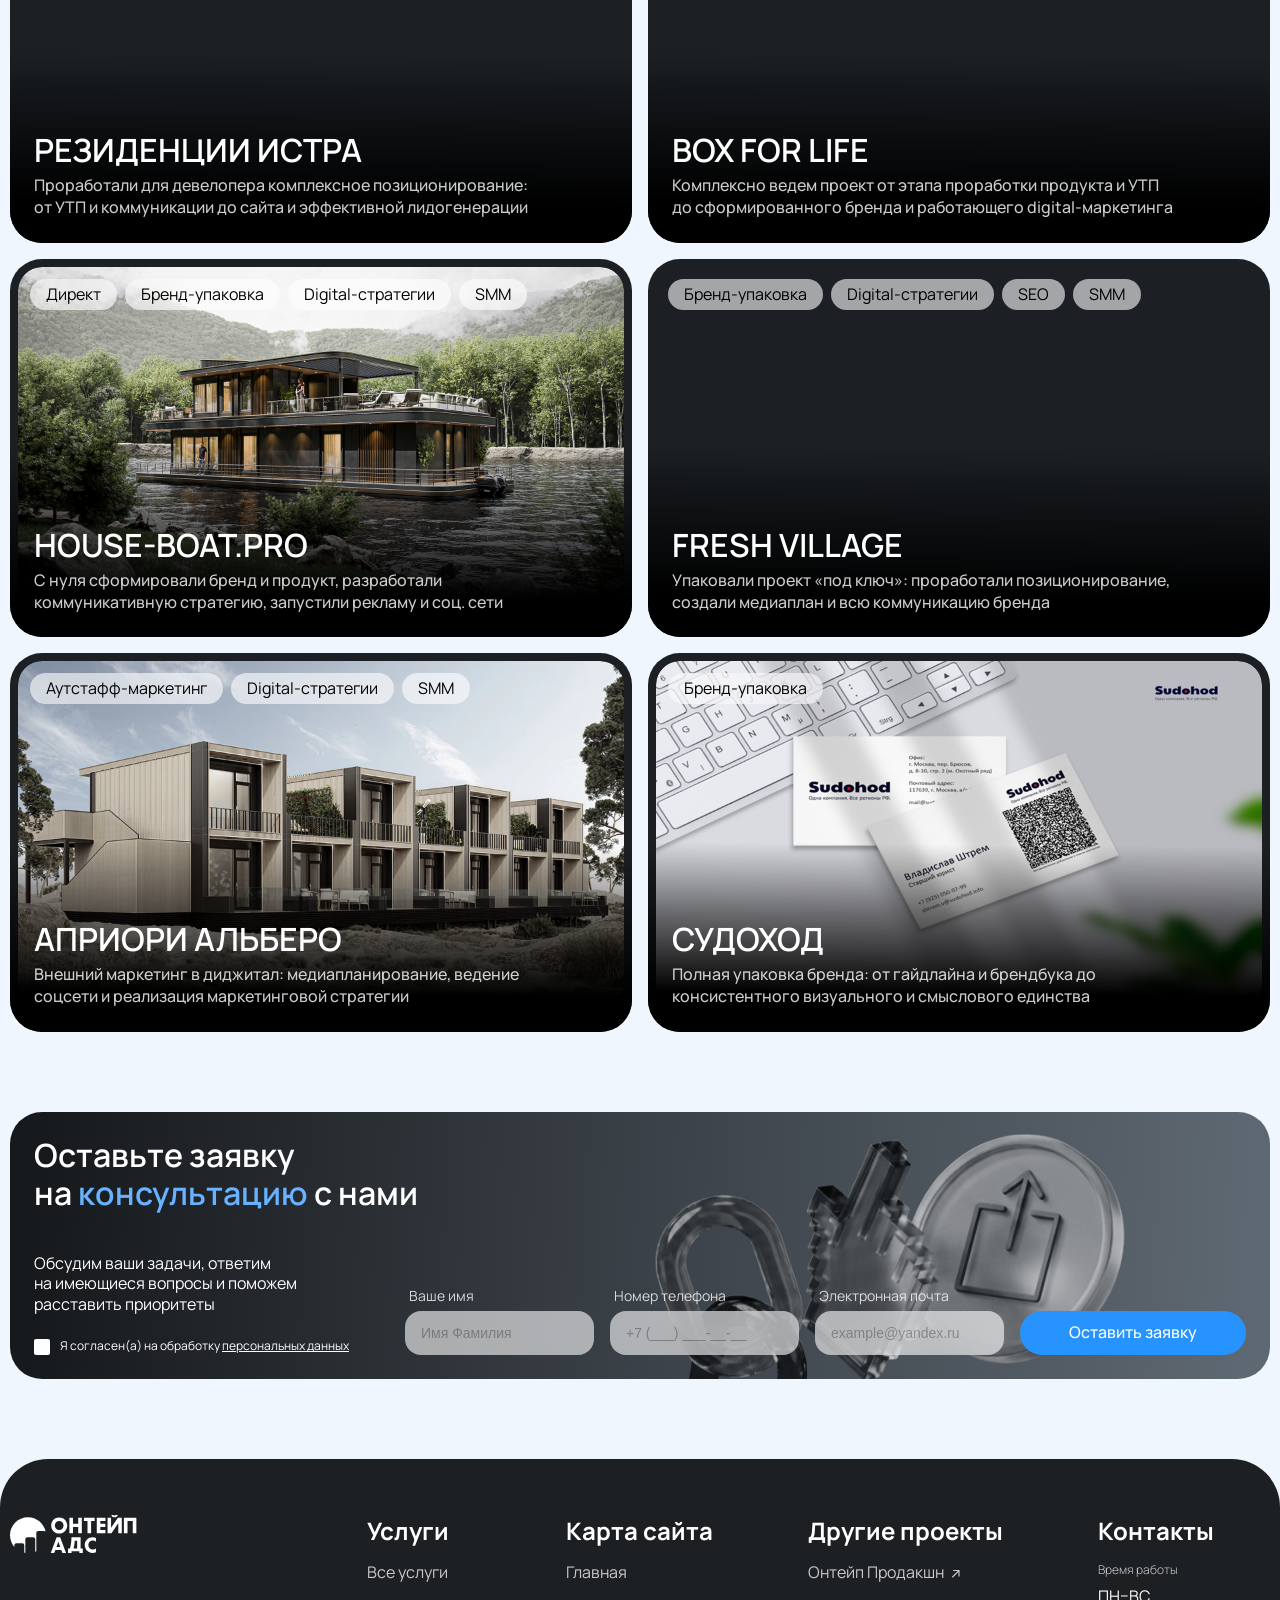
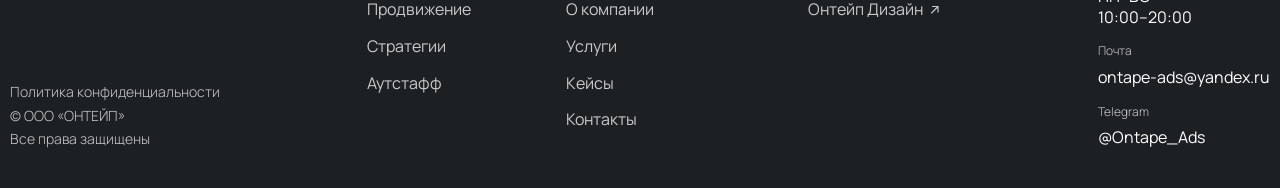
==== commit 1387455b: "new commit" ====
--- a/cases.html
+++ b/cases.html
@@ -334,7 +334,7 @@
                             <h3>Другие проекты</h3>
                             <div class="footer_block3__btn flex_row">
                                 <a href="https://ontape-production.ru">Онтейп Продакшн</a>
-                                <svg width="9" height="9" viewBox="0 0 11 12" fill="none"
+                                <svg width="10" height="10" viewBox="0 0 11 12" fill="none"
                                     xmlns="http://www.w3.org/2000/svg">
                                     <path d="M0.530334 11L9.53033 2M1.53033 2H9.53033V10" stroke="#C9C9C9"
                                         stroke-width="1.5" />
@@ -342,7 +342,7 @@
                             </div>
                             <div class="footer_block3__btn flex_row">
                                 <a href="https://ontape-design.ru">Онтейп Дизайн</a>
-                                <svg width="9" height="9" viewBox="0 0 11 12" fill="none"
+                                <svg width="10" height="10" viewBox="0 0 11 12" fill="none"
                                     xmlns="http://www.w3.org/2000/svg">
                                     <path d="M0.530334 11L9.53033 2M1.53033 2H9.53033V10" stroke="#C9C9C9"
                                         stroke-width="1.5" />
--- a/assets/css/style.css
+++ b/assets/css/style.css
@@ -696,7 +696,7 @@
 
 .banner_main--services .banner_img img {
     max-height: calc(100% - 320px);
-    transform: scale(1.5);
+    transform: scale(1.45);
 }
 
 .banner_main--company .banner_img {
@@ -860,7 +860,7 @@
     display: inline-flex;
     align-items: center;
     gap: 7px;
-    padding: 9px 20px;
+    padding: 12px 20px;
     background: rgba(255, 255, 255, 0.25);
     backdrop-filter: blur(20px);
     -webkit-backdrop-filter: blur(20px);
@@ -1073,7 +1073,7 @@
     right: 0;
     bottom: 0;
     height: 450px;
-    background: linear-gradient(0.53deg, #000000 10%, rgba(0, 0, 0, 0.5) 26.57%, rgba(0, 0, 0, 0) 34.79%);
+    background: linear-gradient(0.53deg, #000000 9%, rgba(0, 0, 0, 0.5) 26.57%, rgba(0, 0, 0, 0) 41.79%);
     z-index: 1;
     transition: height 0.5s ease, opacity 0.5s ease;
 }
@@ -1155,7 +1155,7 @@
 
 .text_block__v3_cards__btn {
     max-width: fit-content;
-    padding: 13px 20px;
+    padding: 12px 20px;
     border-radius: 24px;
 }
 
@@ -1802,9 +1802,8 @@
 }
 
 .vacancy__description {
-    font-size: 14px;
+    font-size: 16px;
     line-height: 140%;
-    letter-spacing: 2%;
     margin-bottom: 24px;
     font-weight: 400;
 }
@@ -3114,7 +3113,7 @@
         position: relative;
         z-index: 2;
         font-size: 14px;
-        padding: 18px 24px 18px 16px;
+        padding: 18px 24px;
         color: #00000066;
 
     }
@@ -3148,17 +3147,20 @@
     .question_content {
         display: block;
         max-height: 0;
-        
+        opacity: 0;
         overflow: hidden;
         margin: -8px 0 0 0;
         padding: 0 24px;
         border: 1px solid transparent;
-        border-radius: 0 0 24px 24px;
-        transition: max-height 0.8s cubic-bezier(0, 1, 0, 1),
-            opacity 0.8s ease 0.1s,
-            padding 0.8s ease,
-            margin 0.8s ease,
-            border-color 0.8s ease;
+        background-color: transparent;
+        border-radius: 24px;
+        transition: max-height 0.5s ease-in-out,
+            opacity 0.5s ease-in-out,
+            padding 0.5s ease-in-out,
+            margin 0.5s ease-in-out,
+            background-color 0.6s ease-in-out,
+            border-color 0.5s ease-in-out,
+            visibility 0s linear 0.5s;
         visibility: hidden;
     }
 
@@ -3170,21 +3172,26 @@
         border-color: #2793FF;
         margin: 0 0 8px 0;
         visibility: visible;
-        transition: max-height 0.8s ease-in-out,
-            opacity 0.5s ease,
-            padding 0.5s ease,
-            margin 0.5s ease,
-            border-color 0.5s ease;
+        transition: max-height 0.5s ease-in-out,
+            opacity 0.5s ease-in-out,
+            padding 0.5s ease-in-out,
+            margin 0.5s ease-in-out,
+            border-color 0.5s ease-in-out,
+            background-color 0.5s ease-in-out,
+            visibility 0s linear 0s;
         border-radius: 24px;
     }
 
     .question_content>* {
         transform: translateY(-10px);
-        transition: transform 0.3s ease;
+        opacity: 0;
+        transition: transform 0.4s ease, opacity 0.4s ease;
     }
 
     .question_content.active>* {
         transform: translateY(0);
+        opacity: 1;
+        transition-delay: 0.1s;
     }
 
     .questions_title_title {
@@ -3350,6 +3357,10 @@
         padding: 0 8px;
     }
 
+    .vacancy__description {
+        font-size: 14px;
+    }
+
     /* text_block__v9 */
     .text_block__v9--content {
         grid-template-columns: 1fr;
@@ -3478,7 +3489,15 @@
     }
 
     .contacts_card__right__bottom {
-        padding: 24px;
+        padding: 24px 16px 16px 16px;
+    }
+
+    .contacts_card__right__bottom h4{
+        padding: 0 8px;
+    }
+
+    .contacts_card__right_btm p{
+        padding: 0 8px;
     }
 
     .contacts_card__right_btm {
@@ -3579,8 +3598,8 @@
     }
 
     .banner_main--cases .banner_img {
-        padding-top: 185px;
-        left: 69%;
+        padding-top: 200px;
+        left: 62%;
     }
 
     .banner_main--cases .banner_img img {
@@ -3607,7 +3626,7 @@
 
     .banner_main__btn {
         gap: 6px;
-        padding: 12px 24px;
+        padding: 14px 24px;
         border-radius: 24px;
     }
 
@@ -3649,14 +3668,14 @@
 
 
     .banner_main--contacts .banner_img {
-        padding-top: 350px !important;
+        padding-top: 370px !important;
 
         left: 80%;
     }
 
     .banner_main--contacts .banner_img img {
         max-height: calc(100% - 320px) !important;
-        transform: scale(1.1) rotate(-30deg);
+        transform: scale(1.05) rotate(-30deg);
 
         mask-image: linear-gradient(26deg, transparent 33%, #ffffff 53%);
         -webkit-mask-image: linear-gradient(26deg, transparent 33%, #ffffff 53%);
@@ -3673,6 +3692,7 @@
         font-size: 16px;
         justify-content: center;
         width: 100%;
+        padding: 14px;
     }
 
     .text_block__v1_subtitle {
@@ -3683,6 +3703,7 @@
     .text_block__v1__card_content p {
         font-size: 24px;
         max-width: 302px;
+        padding: 8px 8px 0 8px;
     }
 
     .text_block__v1_title {
@@ -3911,7 +3932,7 @@
     .mobile-filter-bar {
         display: flex;
         align-items: center;
-        padding: 6px;
+        padding: 8px;
         background-color: #fff;
         border-radius: 24px;
         width: 100%;
@@ -3932,7 +3953,7 @@
     .mobile-filter-active {
         font-family: 'Manrope';
 
-        padding: 11px 35px;
+        padding: 12px 35px;
 
         border-radius: 24px;
         font-size: 14px;
@@ -3960,6 +3981,7 @@
         line-height: 120%;
         position: absolute;
         right: 24px;
+        top: 1px;
     }
 
     .mobile-filter-toggle svg {
@@ -4172,11 +4194,12 @@
 
     .text_block__v3__btn {
         font-size: 14px;
-        padding: 10px 24px;
+        padding: 12px 24px;
     }
 
     .text_block__v3_cards__btn {
         font-size: 14px;
+                padding: 14px;
     }
 
     .text_block__v3_top {
@@ -4221,9 +4244,20 @@
         background-position: center top;
     }
 
-    .form-bg-image.form2,
+    .form-bg-image.form2 {
+        width: 350px;
+    }
+
     .form-bg-image.form1 {
-        width: 350px;
+        width: 311px;
+    }
+
+    .form-bg-image.form1 {
+        top: 167px;
+    }
+
+    .form-bg-image.form1 {
+        left: 46%;
     }
 
     .text_block__v4--title p {
@@ -4247,7 +4281,7 @@
 
     .form_checkbox {
         gap: 6px;
-        bottom: 130px;
+        bottom: 134px;
     }
 
     .form_section__fields {
@@ -4286,11 +4320,12 @@
         transition: 0.3s;
         white-space: nowrap;
         font-size: 16px;
-        height: 44px;
+        height: 48px;
+        padding: 14px;
     }
 
     .mobile_politic {
-        margin-top: 12px;
+        margin-top: 10px;
     }
 
     /* text_block__v5 */
@@ -4452,6 +4487,7 @@
 
     .footer_policy a {
         white-space: pre-line;
+        padding-top: 7px;
     }
 
     .footer_right {
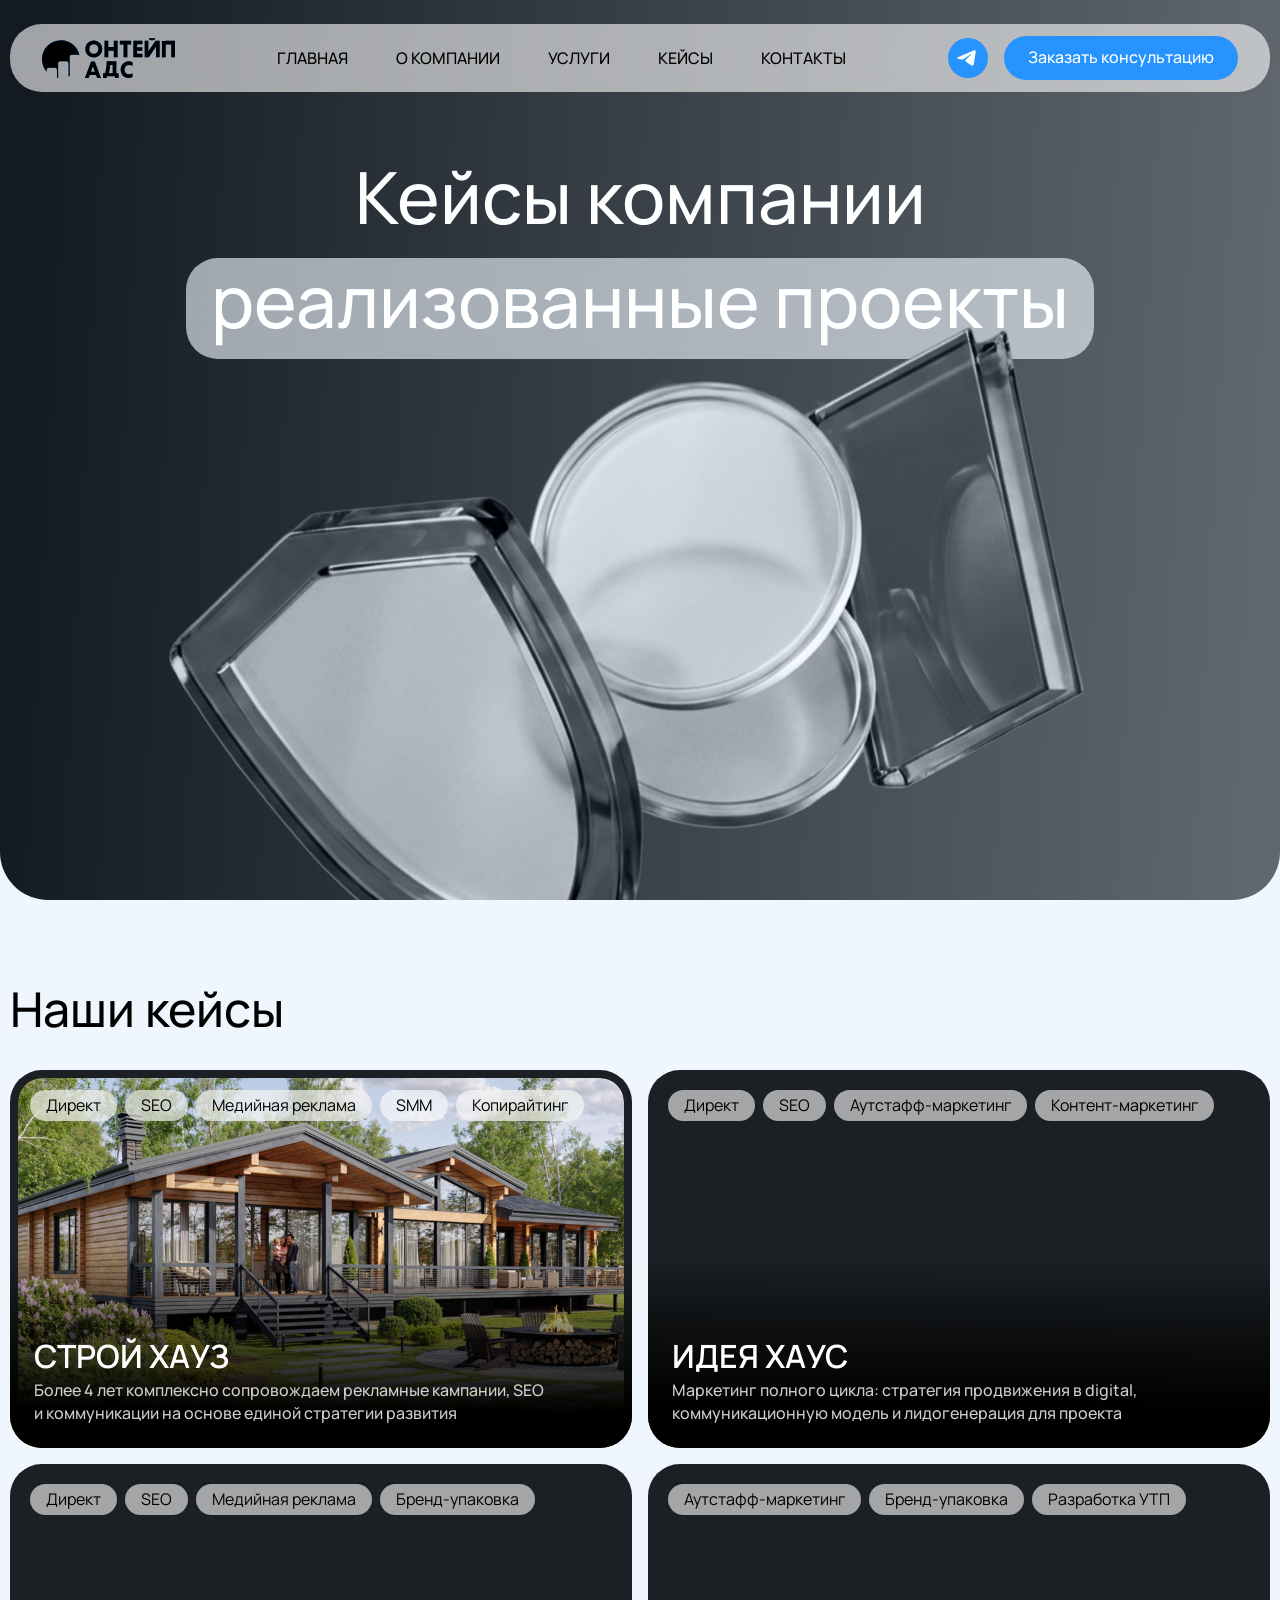
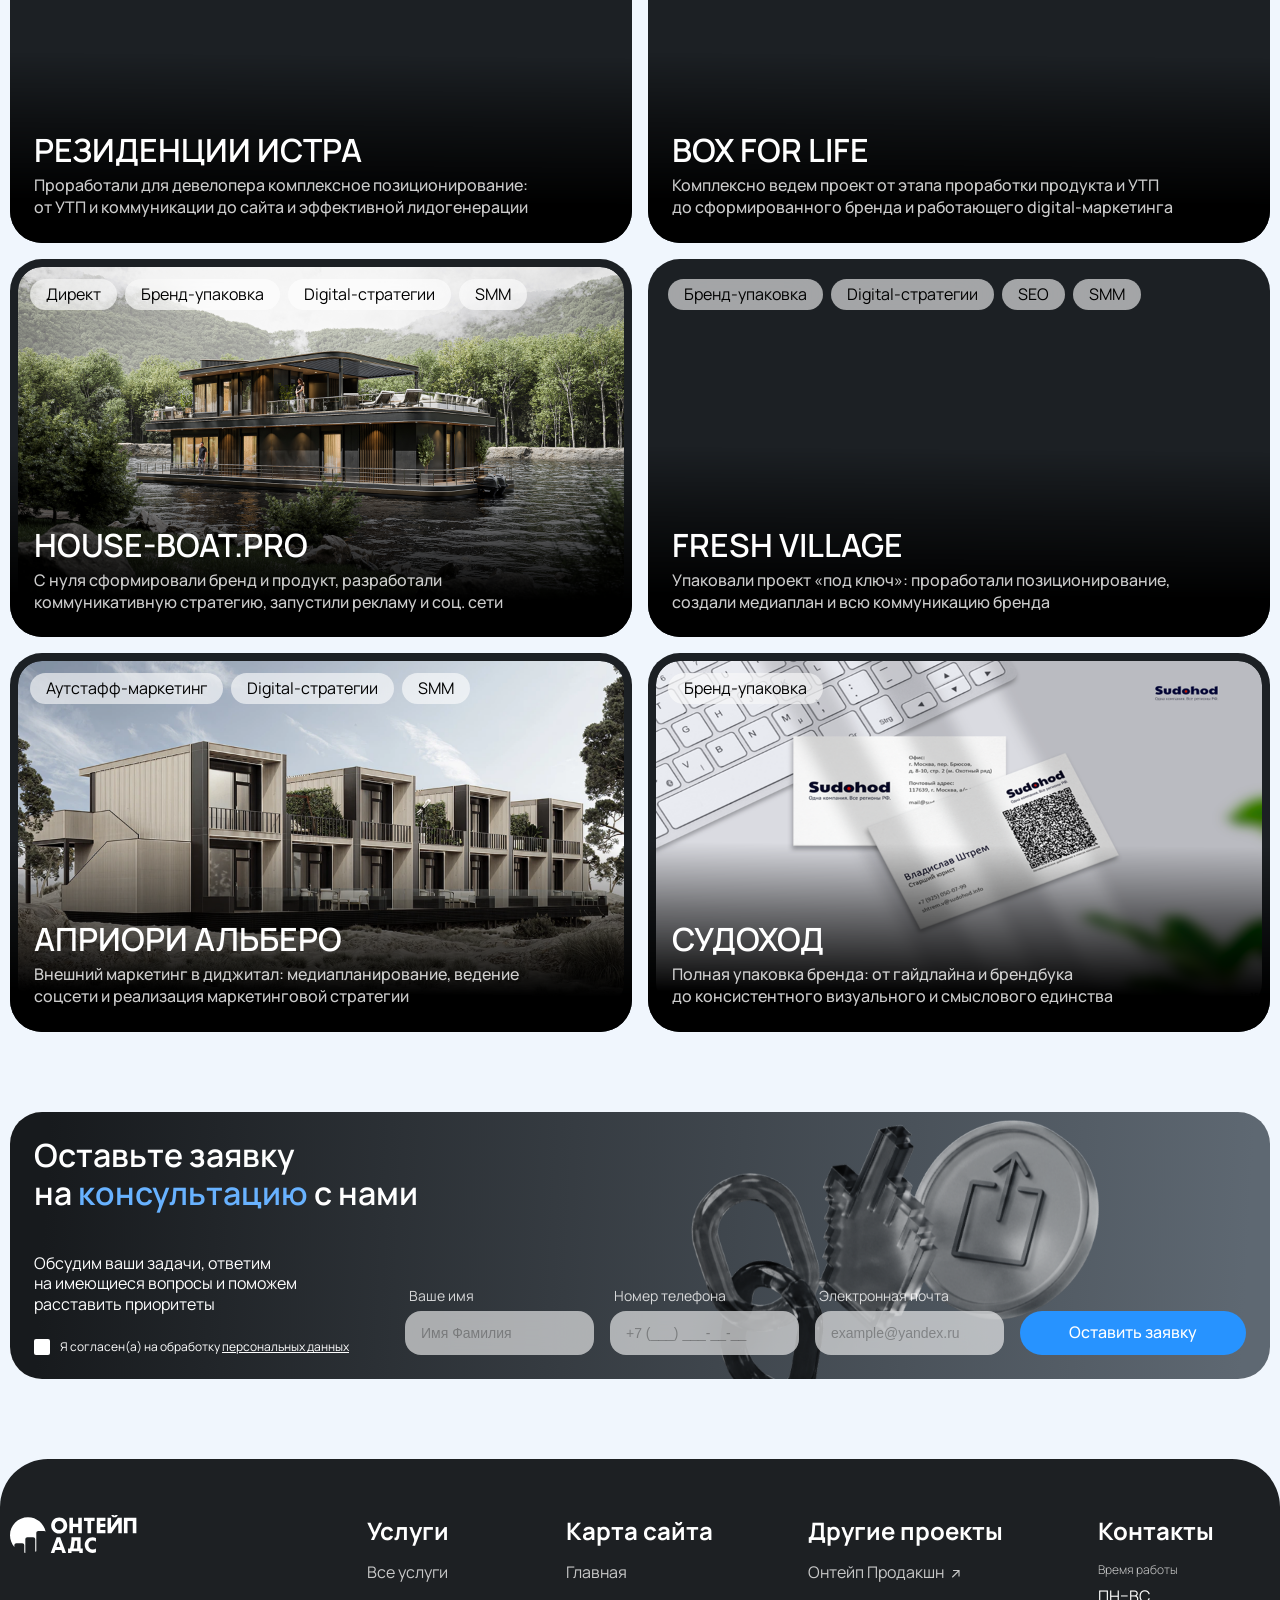
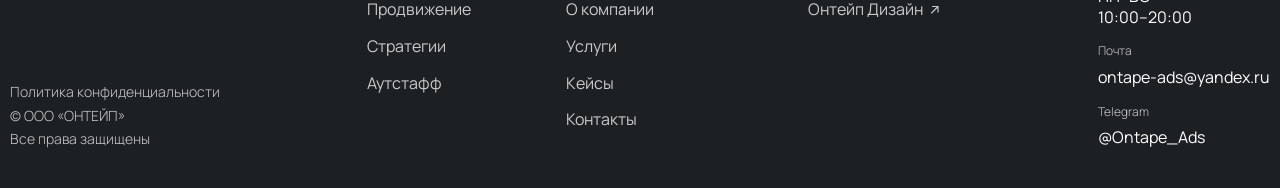
==== commit daecfbea: "new commit" ====
--- a/cases.html
+++ b/cases.html
@@ -240,8 +240,8 @@
                                 </div>
                                 <div class="text_block__v3_bottom flex_column">
                                     <h3>СУДОХОД</h3>
-                                    <p>Полная упаковка бренда: от гайдлайна и&nbsp;брендбука до
-                                        консистентного визуального и&nbsp;смыслового единства</p>
+                                    <p>Полная упаковка бренда: от гайдлайна и&nbsp;брендбука 
+                                        до&nbsp;консистентного визуального и&nbsp;смыслового единства</p>
                                 </div>
                             </div>
                         </div>
--- a/assets/css/style.css
+++ b/assets/css/style.css
@@ -216,6 +216,10 @@
     grid-column: span 2;
 }
 
+.span-3 {
+    grid-column: span 3;
+}
+
 .span-4 {
     grid-column: span 4;
 }
@@ -719,7 +723,7 @@
 }
 
 .banner_main--contacts .banner_img {
-    padding-top: 630px;
+    padding-top: 655px;
 }
 
 .banner_main--contacts .banner_img img {
@@ -787,7 +791,7 @@
 .text_block__v1--content .card.span-2 {
     position: relative;
     overflow: hidden;
-    border-radius: 24px;
+    border-radius: 32px;
     display: flex;
     flex-direction: column;
     justify-content: flex-start;
@@ -1155,8 +1159,9 @@
 
 .text_block__v3_cards__btn {
     max-width: fit-content;
-    padding: 12px 20px;
+    padding: 12px 24px;
     border-radius: 24px;
+    font-weight: 500;
 }
 
 /* text_block__v4 */
@@ -1220,19 +1225,20 @@
 }
 
 .form-bg-image.form2 {
-    right: 125px;
+    right: 153px;
     bottom: 0;
-    top: 15px;
-    width: 636px;
+    top: -20px;
+    width: 458px;
     height: 345px;
 }
 
 .form-bg-image.form1 {
-    right: 60px;
+    right: 82px;
     bottom: 0;
-    top: 15px;
-    width: 619px;
+    top: -19px;
+    width: 478px;
     height: 355px;
+    transform: rotate(-6deg);
 }
 
 
@@ -1251,6 +1257,7 @@
     font-size: 12px;
     color: rgba(255, 255, 255, 1);
     line-height: 120%;
+    padding-top: 1px;
 }
 
 
@@ -1344,6 +1351,48 @@
     gap: 16px;
 }
 
+@media (min-width:768px) {
+    .text_block__v5--content .swiper-wrapper {
+        display: grid;
+        grid-template-columns: repeat(6, 1fr);
+        gap: 16px;
+    }
+
+    .text_block__v11--content .swiper-wrapper {
+        display: grid;
+        grid-template-columns: repeat(3, 1fr);
+        grid-template-rows: repeat(2, 289px);
+        gap: 16px;
+    }
+
+    .text_block__v5_card_v2.swiper-slide,
+    .text_block__v5_card.swiper-slide {
+        display: flex;
+    }
+
+    .text_block__v11_card.swiper-slide {
+        padding: 24px;
+        gap: 32px;
+        display: flex;
+        flex-direction: column;
+        justify-content: space-between;
+    }
+
+    .text_block__v10_adventages .swiper-wrapper {
+        display: grid;
+        grid-template-columns: repeat(4, 1fr);
+        grid-template-rows: repeat(1, 192px);
+        gap: 16px;
+    }
+
+    .text_block__v10_adv_card.swiper-slide {
+        display: flex;
+        height: 192px;
+
+    }
+}
+
+
 .text_block__v5--content_top {
     gap: 16px;
 }
@@ -1502,11 +1551,16 @@
     font-size: 16px;
     line-height: 120%;
     cursor: pointer;
-    font-weight: 400px;
+    font-weight: 400;
     height: 70px;
     display: flex;
     align-items: center;
     flex-shrink: 0;
+    width: 341px;
+    /* ← фиксируем ширину */
+    max-width: 341px;
+    /* ← и максимальную */
+    box-sizing: border-box;
 }
 
 .questions_tab:first-child {
@@ -1521,7 +1575,7 @@
 .questions_tab.active {
     background: rgba(39, 147, 255, 1);
     color: rgba(255, 255, 255, 1);
-    font-weight: 500;
+    font-weight: 600;
 }
 
 .questions_block__right {
@@ -1529,7 +1583,7 @@
     border-radius: 24px;
     padding: 32px;
     position: relative;
-    width: 100%;
+    width: 910px;
     max-height: 464px;
     height: 464px;
 }
@@ -1541,6 +1595,14 @@
 .question_content.active {
     display: flex;
     height: 100%;
+}
+
+.question_content__text {
+    height: 100%;
+}
+
+.questions_title {
+    flex: 1;
 }
 
 .questions_title_title {
@@ -1642,7 +1704,7 @@
 
 .company_card__text {
     font-size: 16px;
-    font-weight: 500;
+    font-weight: 400;
     line-height: 140%;
     margin: 0;
 }
@@ -1932,7 +1994,6 @@
 /* text_block__v11 */
 .text_block__v11--content {
     gap: 16px;
-    /* grid-template-rows: repeat(2, 289px); */
 }
 
 .text_block__v11_card {
@@ -2346,7 +2407,7 @@
 
 .close-popup__form h2 {
     font-size: 24px;
-    font-weight: 400;
+    font-weight: 600;
     margin-bottom: 16px;
     text-align: left;
     color: #fff;
@@ -2590,7 +2651,7 @@
 }
 
 .cookie-modal__link:hover {
-    color: var(--text-light-hover);
+    color: #0080FF;
     transition: 0.5s ease;
 }
 
@@ -2599,16 +2660,17 @@
     font-size: 16px;
     line-height: 120%;
     letter-spacing: 0%;
-    background: rgba(104, 178, 255, 1);
-    border-radius: 16px;
-    padding: 12px;
+    background: #2793FF;
+    border-radius: 24px;
+    padding: 14px;
     color: rgba(255, 255, 255, 1);
     transition: 0.5s ease;
 
 }
 
 .cookie-modal__btn:hover {
-    background: rgba(104, 178, 255, 1);
+    background: rgb(145, 197, 253);
+    ;
     transition: 0.5s ease;
 }
 
@@ -2631,6 +2693,9 @@
     color: #fff;
 }
 
+.production {
+    margin-top: 100px;
+}
 
 .policy_content {
     max-width: 900px;
@@ -2638,6 +2703,7 @@
     font-size: 16px;
     line-height: 1.4;
     color: var(--text);
+
 }
 
 .policy_content p {
@@ -2704,6 +2770,14 @@
         transform: scale(1.3) !important;
     }
 
+    .banner_main--cases .banner_img {
+        padding-top: 290px !important;
+    }
+
+    .banner_main--cases .banner_img img {
+        max-height: calc(100% - 290px) !important;
+    }
+
     .banner_img {
         padding-top: 210px !important;
     }
@@ -2758,11 +2832,11 @@
     }
 
     .banner_main--contacts .banner_img {
-        padding-top: 650px;
+        padding-top: 694px;
     }
 
     .banner_main--contacts .banner_img img {
-        max-height: calc(100% - 100px);
+        max-height: calc(100% - 295px);
     }
 
     .banner_main--contacts .banner_img img {
@@ -2797,6 +2871,10 @@
 }
 
 @media (max-width:1024px) {
+    .policy_content h3 {
+        font-size: 20px;
+    }
+
     .title {
         font-size: 44px;
     }
@@ -3051,10 +3129,10 @@
     /* text_block__v5 */
     .text_block__v5--content {
         gap: 10px;
-        flex-direction: row;
-        overflow-x: auto;
-        scrollbar-width: none;
-        -ms-overflow-style: none;
+        width: 100vw;
+        position: relative;
+        left: -16px;
+        padding-left: 16px !important;
     }
 
     .text_block__v5--content_top {
@@ -3069,9 +3147,12 @@
         flex-direction: column;
     }
 
-    .text_block__v5_card {
+    .text_block__v5_card.swiper-slide,
+    .text_block__v5_card_v2.swiper-slide {
         gap: 24px;
         flex-shrink: 0;
+        display: flex;
+        flex-direction: column;
     }
 
     .text_block__v5_card_v2 .text_block__v5_card__content {
@@ -3079,8 +3160,10 @@
         gap: 16px;
     }
 
-    .text_block__v5_card__content p {
+    .text_block__v5_card.swiper-slide .text_block__v5_card__content p,
+    .text_block__v5_card_v2.swiper-slide .text_block__v5_card__content p {
         font-size: 14px;
+        white-space: pre-line;
     }
 
     .text_block__v5_card__content h3 {
@@ -3104,6 +3187,7 @@
         max-width: 100%;
         overflow-y: hidden;
         height: 100%;
+        gap: 0;
     }
 
     .questions_tab {
@@ -3115,7 +3199,9 @@
         font-size: 14px;
         padding: 18px 24px;
         color: #00000066;
-
+        margin-bottom: 8px;
+        max-width: none;
+        width: 100%;
     }
 
     .questions_tab p {
@@ -3147,51 +3233,24 @@
     .question_content {
         display: block;
         max-height: 0;
-        opacity: 0;
         overflow: hidden;
-        margin: -8px 0 0 0;
-        padding: 0 24px;
-        border: 1px solid transparent;
         background-color: transparent;
         border-radius: 24px;
-        transition: max-height 0.5s ease-in-out,
-            opacity 0.5s ease-in-out,
-            padding 0.5s ease-in-out,
-            margin 0.5s ease-in-out,
-            background-color 0.6s ease-in-out,
-            border-color 0.5s ease-in-out,
-            visibility 0s linear 0.5s;
-        visibility: hidden;
+        transition: all 0.5s ease-in-out;
+    }
+
+    .question_content__text {
+        padding: 24px;
+        margin: 0 0 8px 0;
+        border-radius: 24px;
+        background-color: #FFFFFF;
+        border: 1px solid #2793FF;
+        gap: 54px;
     }
 
     .question_content.active {
         max-height: 800px;
-        opacity: 1;
-        padding: 24px;
-        background-color: #FFFFFF;
-        border-color: #2793FF;
-        margin: 0 0 8px 0;
-        visibility: visible;
-        transition: max-height 0.5s ease-in-out,
-            opacity 0.5s ease-in-out,
-            padding 0.5s ease-in-out,
-            margin 0.5s ease-in-out,
-            border-color 0.5s ease-in-out,
-            background-color 0.5s ease-in-out,
-            visibility 0s linear 0s;
-        border-radius: 24px;
-    }
-
-    .question_content>* {
-        transform: translateY(-10px);
-        opacity: 0;
-        transition: transform 0.4s ease, opacity 0.4s ease;
-    }
-
-    .question_content.active>* {
-        transform: translateY(0);
-        opacity: 1;
-        transition-delay: 0.1s;
+        transition: all 0.5s ease-in-out;
     }
 
     .questions_title_title {
@@ -3205,7 +3264,6 @@
     }
 
     .questions_block__right--bottom {
-        margin-top: 56px;
         justify-content: space-between;
     }
 
@@ -3278,8 +3336,12 @@
 
 
     .company_card--btn {
-        padding: 12px;
+        padding: 14px;
         font-size: 16px;
+    }
+
+    .text_block__v8--btn {
+        padding: 14px;
     }
 
     .company_card__right {
@@ -3343,7 +3405,12 @@
     }
 
     .vacacy__skills {
-        padding: 0 8px;
+        padding: 0 0 0 8px;
+    }
+
+
+    .vacacy__skill {
+        gap: 6px;
     }
 
     .vacancy__skills_title {
@@ -3390,38 +3457,44 @@
 
     .text_block__v10_adventages {
         gap: 12px;
-        display: flex;
-        flex-direction: row;
-        overflow-x: auto;
-        scrollbar-width: none;
-        -ms-overflow-style: none;
-    }
-
-    .text_block__v10_adv_card {
+        width: 100vw;
+        position: relative;
+        left: -16px;
+        padding-left: 16px !important;
+    }
+
+    .text_block__v10_adv_card.swiper-slide {
         padding: 24px;
-        max-width: 300px;
         display: flex;
         flex-shrink: 0;
-        height: 192px;
+        height: 160px;
+        white-space: pre-line;
     }
 
     /* text_block__v11 */
     .text_block__v11--content {
-        display: flex;
+
         gap: 10px;
-        overflow-x: auto;
-        scrollbar-width: none;
-        -ms-overflow-style: none;
+        width: 100vw;
+        position: relative;
+        left: -16px;
+        padding-left: 16px !important;
     }
 
     .text_block__v11_card__content h3 {
         white-space: pre-line;
     }
 
-    .text_block__v11_card {
-        gap: 24px;
+    .text_block__v11_card.swiper-slide {
+        gap: 16px;
+        display: flex;
+        flex-direction: column;
         flex-shrink: 0;
-        max-width: 318px;
+        height: 300px;
+    }
+
+    .text_block__v11_card__content p {
+        max-width: 271px;
     }
 
     /* text_block__v12 */
@@ -3492,11 +3565,11 @@
         padding: 24px 16px 16px 16px;
     }
 
-    .contacts_card__right__bottom h4{
+    .contacts_card__right__bottom h4 {
         padding: 0 8px;
     }
 
-    .contacts_card__right_btm p{
+    .contacts_card__right_btm p {
         padding: 0 8px;
     }
 
@@ -3668,17 +3741,17 @@
 
 
     .banner_main--contacts .banner_img {
-        padding-top: 370px !important;
-
-        left: 80%;
+        padding-top: 0 !important;
+        bottom: -145px;
+        left: 81%;
     }
 
     .banner_main--contacts .banner_img img {
-        max-height: calc(100% - 320px) !important;
+        max-height: calc(100% - 100px) !important;
         transform: scale(1.05) rotate(-30deg);
 
-        mask-image: linear-gradient(26deg, transparent 33%, #ffffff 53%);
-        -webkit-mask-image: linear-gradient(26deg, transparent 33%, #ffffff 53%);
+        mask-image: linear-gradient(26deg, transparent 20%, #ffffff 53%);
+        -webkit-mask-image: linear-gradient(26deg, transparent 20%, #ffffff 53%);
     }
 
 
@@ -3859,19 +3932,19 @@
     }
 
     .service-outstaff .chip-4 {
+        display: none;
+    }
+
+    .service-outstaff .chip-1 {
         order: 3;
     }
 
-    .service-outstaff .chip-1 {
+    .service-outstaff .chip-2 {
         order: 2;
     }
 
-    .service-outstaff .chip-2 {
-        order: 3;
-    }
-
     .service-outstaff .chip-3 {
-        display: none;
+        order: 1;
     }
 
     .service-mediaplan .chip-1 {
@@ -3953,7 +4026,7 @@
     .mobile-filter-active {
         font-family: 'Manrope';
 
-        padding: 12px 35px;
+        padding: 14px 35px;
 
         border-radius: 24px;
         font-size: 14px;
@@ -4017,7 +4090,7 @@
         left: 8px;
         background: #fff;
         border-radius: 24px 24px 0 0;
-        padding: 24px;
+        padding: 24px 24px 32px 24px;
         transform: translateY(100%);
         transition: transform 0.35s cubic-bezier(0.32, 0.72, 0, 1);
     }
@@ -4077,6 +4150,9 @@
     }
 
     .filter-sheet__name {
+        display: flex;
+        gap: 16px;
+        align-items: center;
         font-size: 16px;
         font-weight: 500;
         color: #000;
@@ -4199,7 +4275,7 @@
 
     .text_block__v3_cards__btn {
         font-size: 14px;
-                padding: 14px;
+        padding: 14px;
     }
 
     .text_block__v3_top {
@@ -4253,11 +4329,12 @@
     }
 
     .form-bg-image.form1 {
-        top: 167px;
+        top: 169px;
     }
 
     .form-bg-image.form1 {
-        left: 46%;
+        left: 50%;
+        transform: translateX(-50%) rotate(-6deg);
     }
 
     .text_block__v4--title p {
@@ -4329,9 +4406,7 @@
     }
 
     /* text_block__v5 */
-    .text_block__v5_card__img img {
-        max-width: 302px;
-    }
+
 
     /* text_block__v6 */
     .text_block__v6 .title_content {
@@ -4396,7 +4471,7 @@
         flex-direction: row !important;
         flex-wrap: wrap;
 
-        gap: 8px;
+        gap: 6px;
     }
 
     .vacacy__skill {
@@ -4405,11 +4480,12 @@
 
 
     .vacacy__skill p {
-        padding: 4px 12px;
+        padding: 6px 12px;
+        font-size: 13.8px;
     }
 
     .vacancy--btn {
-        margin-top: 16px;
+        margin-top: 24px;
     }
 
     /* text_block__v10 */
@@ -4430,7 +4506,6 @@
     }
 
     .text_block__v10_adv_card {
-        max-width: 263px;
         height: 160px;
     }
 
@@ -4450,13 +4525,9 @@
 
     .text_block__v11_card__content p {
         font-size: 14px;
-        max-width: 370px;
     }
 
     /* text_block__v12 */
-    .banner_main--contacts .banner_img {
-        padding-top: 100px;
-    }
 
 
     /* footer */
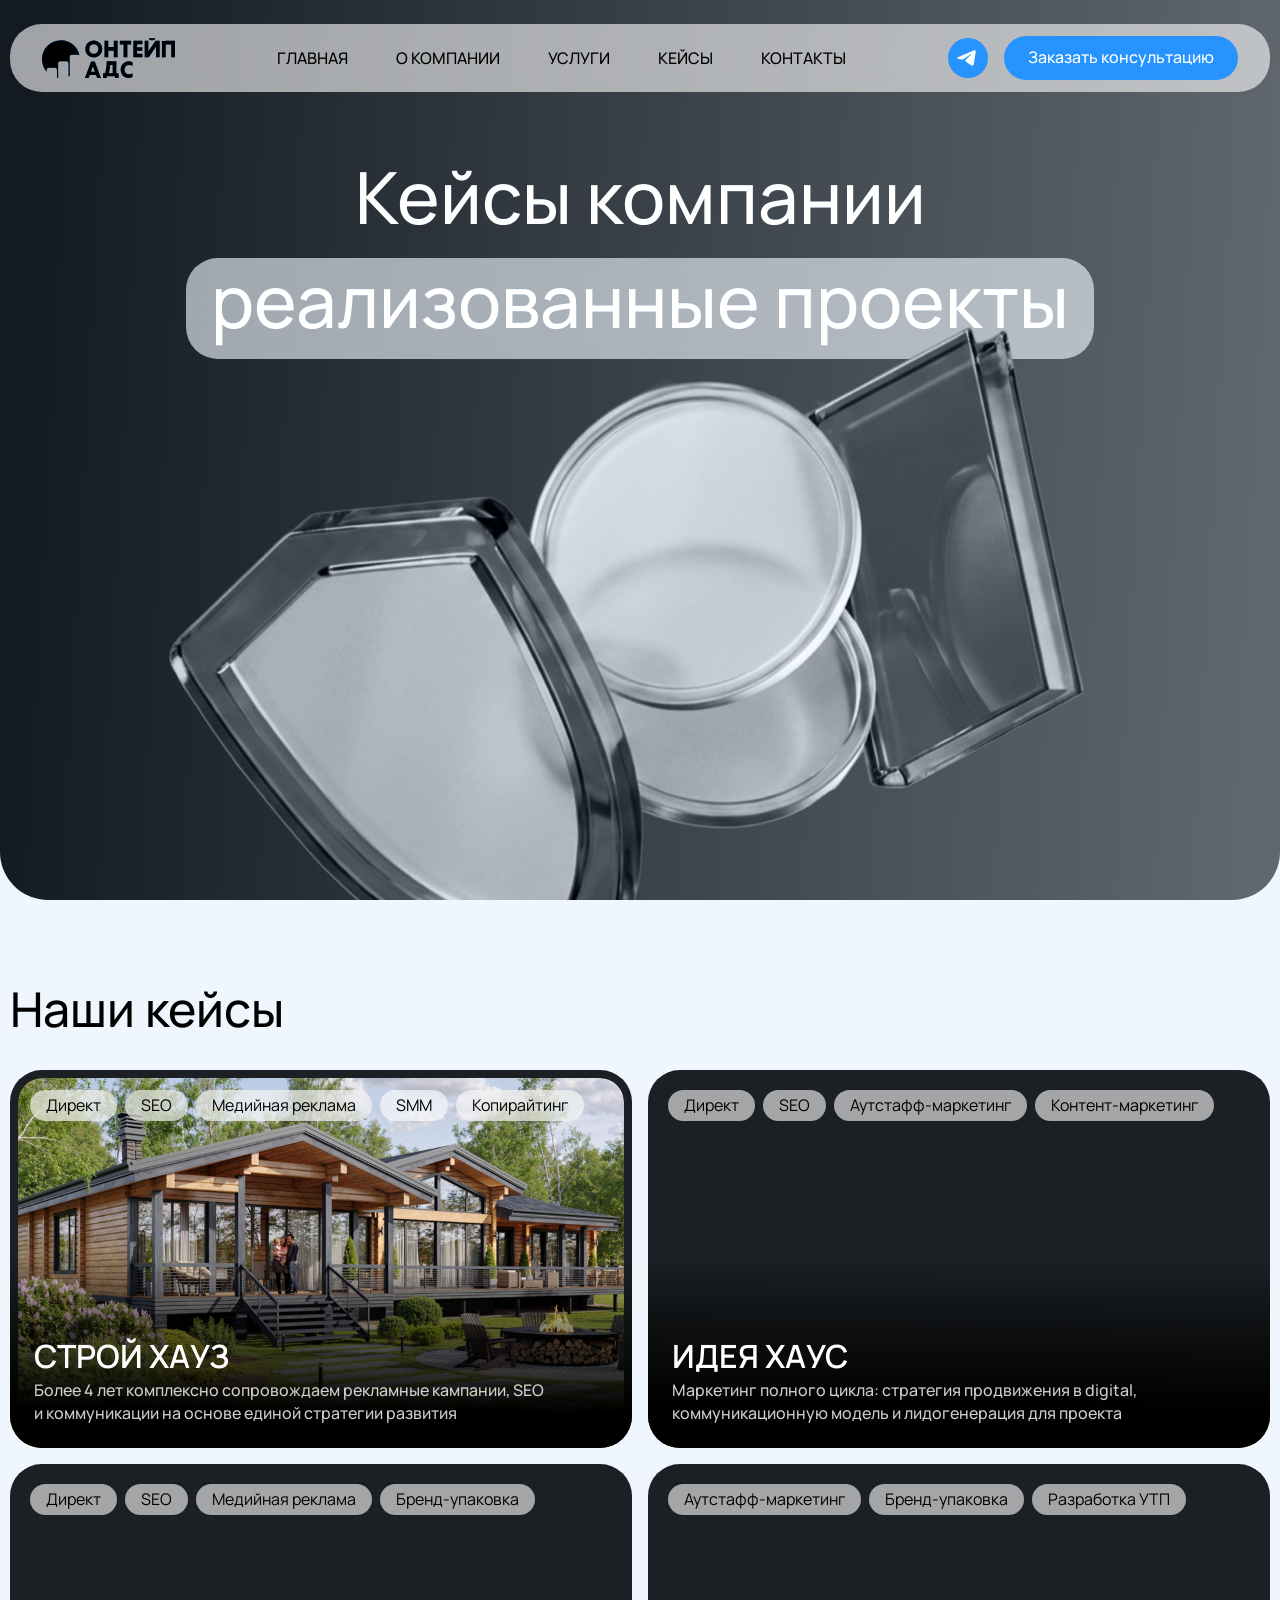
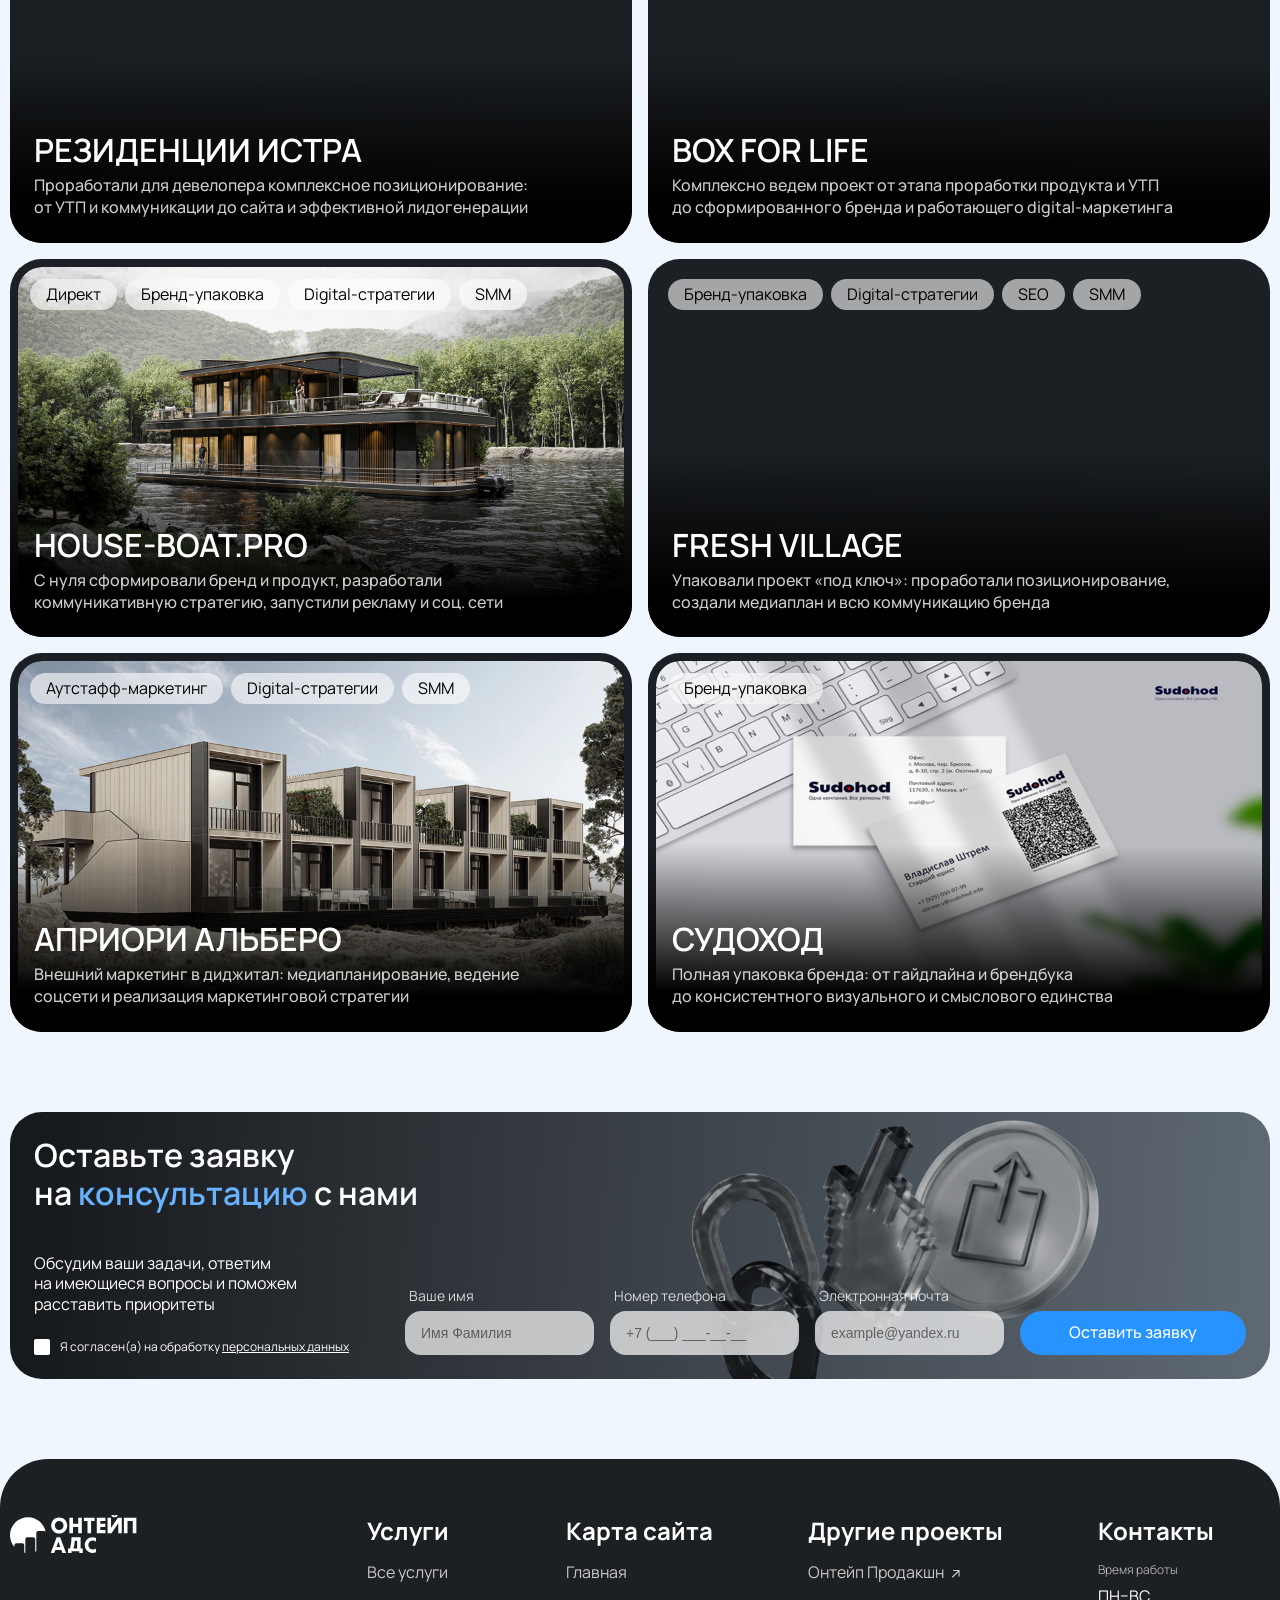
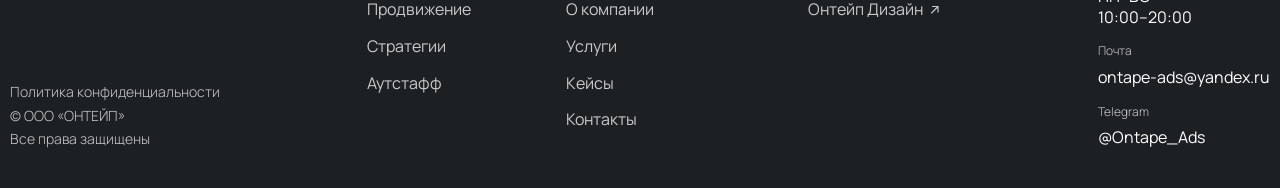
==== commit 6e28e7cf: "new commit" ====
--- a/cases.html
+++ b/cases.html
@@ -370,7 +370,8 @@
             </footer>
             <div class="close-popup" id="popupModal">
                 <div class="close-popup__form flex_column">
-                    <h2>Оставить заявку</h2>
+                    <h2>Оставьте заявку
+                        на&nbsp;консультацию</h2>
                     <div class="close-popup__form_clos" id="closePopupBtn"></div>
                     <form action="">
                         <div class="input-group">
--- a/assets/css/style.css
+++ b/assets/css/style.css
@@ -323,7 +323,8 @@
 }
 
 .main--btn:hover {
-    background: rgb(145, 197, 253);
+    background: #fff;
+     color: rgba(39, 147, 255, 1);
     transition: 0.5s ease;
 
 }
@@ -453,11 +454,12 @@
     letter-spacing: 0%;
     font-weight: 500;
     text-decoration: none;
-    transition: opacity 0.3s ease;
+    transition: 0.5s ease;
 }
 
 .nav__link:hover {
-    opacity: 0.7;
+    color: #00000083;
+    transition: 0.5s ease;
 }
 
 .header__right {
@@ -488,6 +490,13 @@
     height: 44px;
     display: flex;
     align-items: center;
+    transition: 0.5s ease;
+}
+
+.header__right_btn:hover {
+    color: #0080FF;
+    background: #fff;
+    transition: 0.5s ease;
 }
 
 .burger-btn {
@@ -602,7 +611,6 @@
     padding: 0 16px;
     margin-top: 0;
     height: 100%;
-    margin-bottom: 24px;
 }
 
 .title-sub {
@@ -637,10 +645,10 @@
     font-weight: 500;
     font-size: 72px;
     line-height: 120%;
-    letter-spacing: -4%;
+    letter-spacing: -2%;
     text-align: center;
     white-space: nowrap;
-    width: 970px;
+    width: 1015px;
 }
 
 
@@ -654,7 +662,18 @@
     -webkit-backdrop-filter: blur(20px);
     padding: 16px 36px;
     border-radius: 32px;
-}
+    cursor: pointer;
+    color: #fff;
+    margin-bottom: 32px;
+    transition: 0.5s ease;
+}
+
+.banner_main__btn:hover{
+    color: #0080FF;
+    background: #fff;
+    transition: 0.5s ease;
+}
+
 
 .banner_main__btn a {
     font-weight: 500;
@@ -662,6 +681,11 @@
     line-height: 100%;
     letter-spacing: 2%;
     padding-bottom: 2px;
+     color: currentColor;  
+}
+
+.banner_main__btn svg {
+    color: currentColor;      
 }
 
 .banner_img {
@@ -875,6 +899,13 @@
     text-decoration: none;
     width: fit-content;
     letter-spacing: 2%;
+    transition: 0.5s ease;
+}
+
+.text_block__v1__card_content a:hover {
+    color: #0080FF;
+    background: #fff;
+    transition: 0.5s ease;
 }
 
 .text_block__v1__card_content a::after {
@@ -894,6 +925,24 @@
     background: rgba(255, 255, 255, 1);
     padding: 8px;
     border-radius: 24px;
+    position: relative;
+}
+
+.filter_tab-bg {
+    position: absolute;
+    top: 8px;
+    left: 0;
+    height: calc(100% - 16px);
+    background-color: #E3F1FF;
+    border-radius: 24px;
+    transition: transform 0.45s cubic-bezier(0.25, 0.46, 0.45, 0.94),
+        width 0.45s cubic-bezier(0.25, 0.46, 0.45, 0.94);
+    z-index: 0;
+    pointer-events: none;
+    opacity: 0;
+}
+.filter_tab-bg.is-ready {
+    opacity: 1;
 }
 
 .text_block__v2__cards {
@@ -913,12 +962,17 @@
     letter-spacing: 0%;
     text-align: center;
     padding: 10px 24px;
-}
-
-.filter_tab.active {
-    background-color: #E3F1FF;
+    transition: 0.5s ease;
     border-radius: 24px;
-}
+    position: relative;
+    z-index: 1;
+    opacity: 0.6;
+}
+
+.filter_tab.active{
+    opacity: 1;
+}
+
 
 .text_block__v2--content {
     gap: 16px;
@@ -1310,7 +1364,7 @@
 
 .form_input {
     padding: 12px 16px;
-    background: rgba(255, 255, 255, 0.6);
+    background: rgba(255, 255, 255, 0.7);
     backdrop-filter: blur(20px);
     -webkit-backdrop-filter: blur(20px);
     color: black;
@@ -1324,7 +1378,7 @@
 }
 
 .form_input::placeholder {
-    color: rgba(0, 0, 0, 0.4);
+    color: rgba(0, 0, 0, 0.7);
     opacity: 0.74;
 }
 
@@ -1788,9 +1842,9 @@
 }
 
 .text_block__v8_subtitle {
-    font-size: 16px;
+    color: #76A0CA;
+    font-size: 14px;
     line-height: 120%;
-    letter-spacing: 0.02em;
     padding-bottom: 8px;
     font-weight: 500;
 }
@@ -1812,7 +1866,7 @@
 .text_block__v8_text {
     font-size: 16px;
     line-height: 140%;
-    font-weight: 500;
+    font-weight: 400;
     white-space: pre-line;
 }
 
@@ -2225,6 +2279,13 @@
     font-weight: 500;
     padding: 12px 32px;
     margin-top: 42px;
+    transition: 0.5s ease;
+}
+
+.contacts_card--btm:hover{
+    background: var(--background) !important;
+    transition: 0.5s ease;
+
 }
 
 /* footer */
@@ -2299,6 +2360,13 @@
     line-height: 130%;
     letter-spacing: 2%;
     color: rgba(201, 201, 201, 1);
+    transition: 0.5s ease;
+}
+
+.footer_right a:hover {
+    color: rgba(201, 201, 201, 0.6);
+    transition: 0.5s ease;
+
 }
 
 .footer_block4__group {
@@ -2521,6 +2589,12 @@
     transition: 0.5s ease;
     margin-top: 12px;
     line-height: 122%;
+}
+
+.close-popup__form button:hover {
+    color: #0080FF;
+    background: #fff !important;
+    transition: 0.5s ease;
 }
 
 button[type="submit"]:hover {
@@ -2757,8 +2831,8 @@
     }
 
     .banner_main--contacts .banner_img img {
-        mask-image: linear-gradient(0, transparent 20%, #ffffff 40%);
-        -webkit-mask-image: linear-gradient(0, transparent 20%, #ffffff 76%);
+        mask-image: linear-gradient(0, transparent 45%, #ffffff 60%) !important;
+        -webkit-mask-image: linear-gradient(0, transparent 45%, #ffffff 60%) !important;
     }
 
     .banner_main--services .banner_img {
@@ -2832,16 +2906,16 @@
     }
 
     .banner_main--contacts .banner_img {
-        padding-top: 694px;
+        padding-top: 680px;
     }
 
     .banner_main--contacts .banner_img img {
-        max-height: calc(100% - 295px);
+        max-height: calc(100% - 231px);
     }
 
     .banner_main--contacts .banner_img img {
-        mask-image: linear-gradient(0, transparent 50%, #ffffff 76%);
-        -webkit-mask-image: linear-gradient(0, transparent 50%, #ffffff 76%);
+        mask-image: linear-gradient(0, transparent 45%, #ffffff 60%);
+        -webkit-mask-image: linear-gradient(0, transparent 45%, #ffffff 60%);
     }
 
     .banner_img {
@@ -2955,6 +3029,7 @@
 
     .banner-span {
         font-size: 50px;
+        max-width: 750px;
     }
 
     .banner_main--company .banner-span,
@@ -2980,7 +3055,7 @@
 
 
     .banner_main--services .banner-span {
-        max-width: 332px;
+        max-width: 350px;
     }
 
     /* text_block__v1 */
@@ -3666,9 +3741,6 @@
         border-radius: 0 0 32px 32px;
     }
 
-    .banner_main__content {
-        margin-bottom: 16px;
-    }
 
     .banner_main--cases .banner_img {
         padding-top: 200px;
@@ -3692,7 +3764,7 @@
         border-radius: 16px;
         font-size: 24px;
         white-space: normal;
-        max-width: 339px;
+        max-width: 355px;
         line-height: 120%;
     }
 
@@ -3701,6 +3773,7 @@
         gap: 6px;
         padding: 14px 24px;
         border-radius: 24px;
+         margin-bottom: 16px;
     }
 
     .banner_main__btn a {
@@ -3750,8 +3823,8 @@
         max-height: calc(100% - 100px) !important;
         transform: scale(1.05) rotate(-30deg);
 
-        mask-image: linear-gradient(26deg, transparent 20%, #ffffff 53%);
-        -webkit-mask-image: linear-gradient(26deg, transparent 20%, #ffffff 53%);
+        mask-image: linear-gradient(26deg, transparent 20%, #ffffff 30%);
+        -webkit-mask-image: linear-gradient(26deg, transparent 20%, #ffffff 30%);
     }
 
 
@@ -4333,7 +4406,7 @@
     }
 
     .form-bg-image.form1 {
-        left: 50%;
+        left: 53%;
         transform: translateX(-50%) rotate(-6deg);
     }
 
